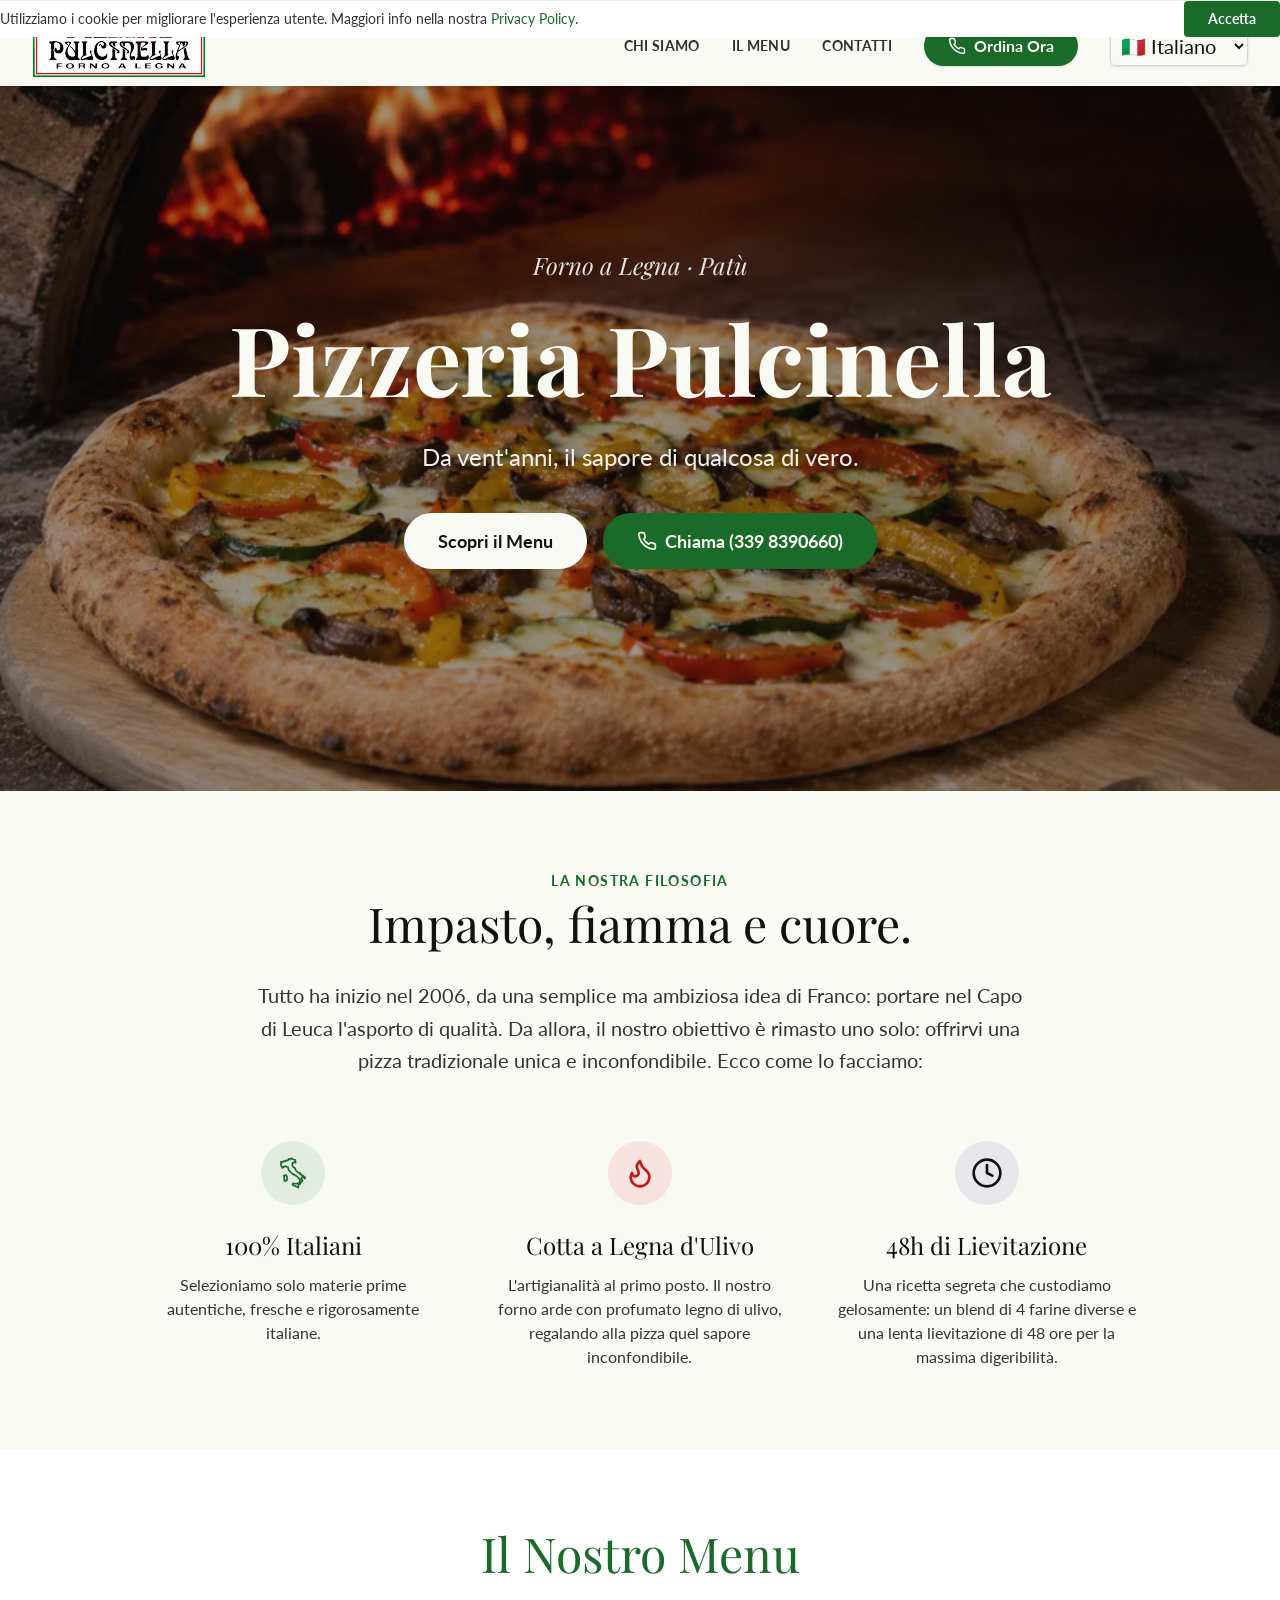
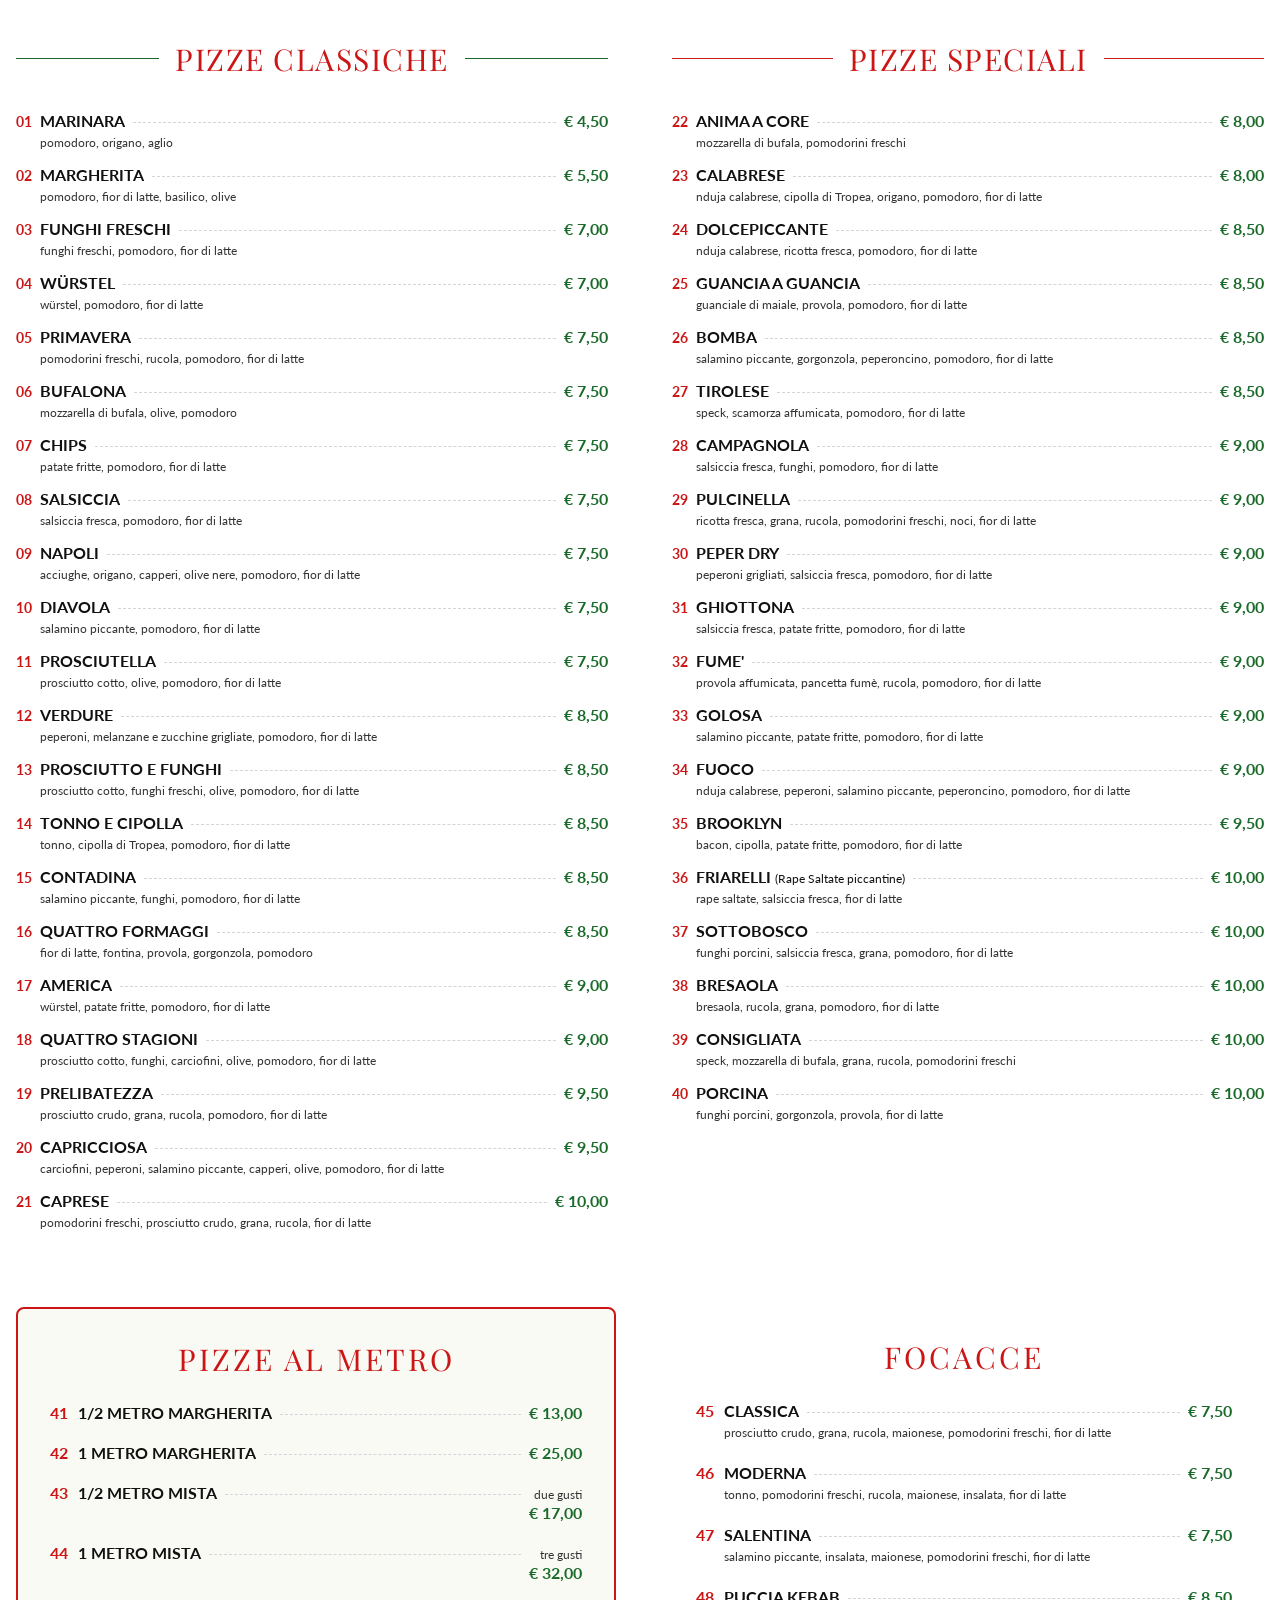
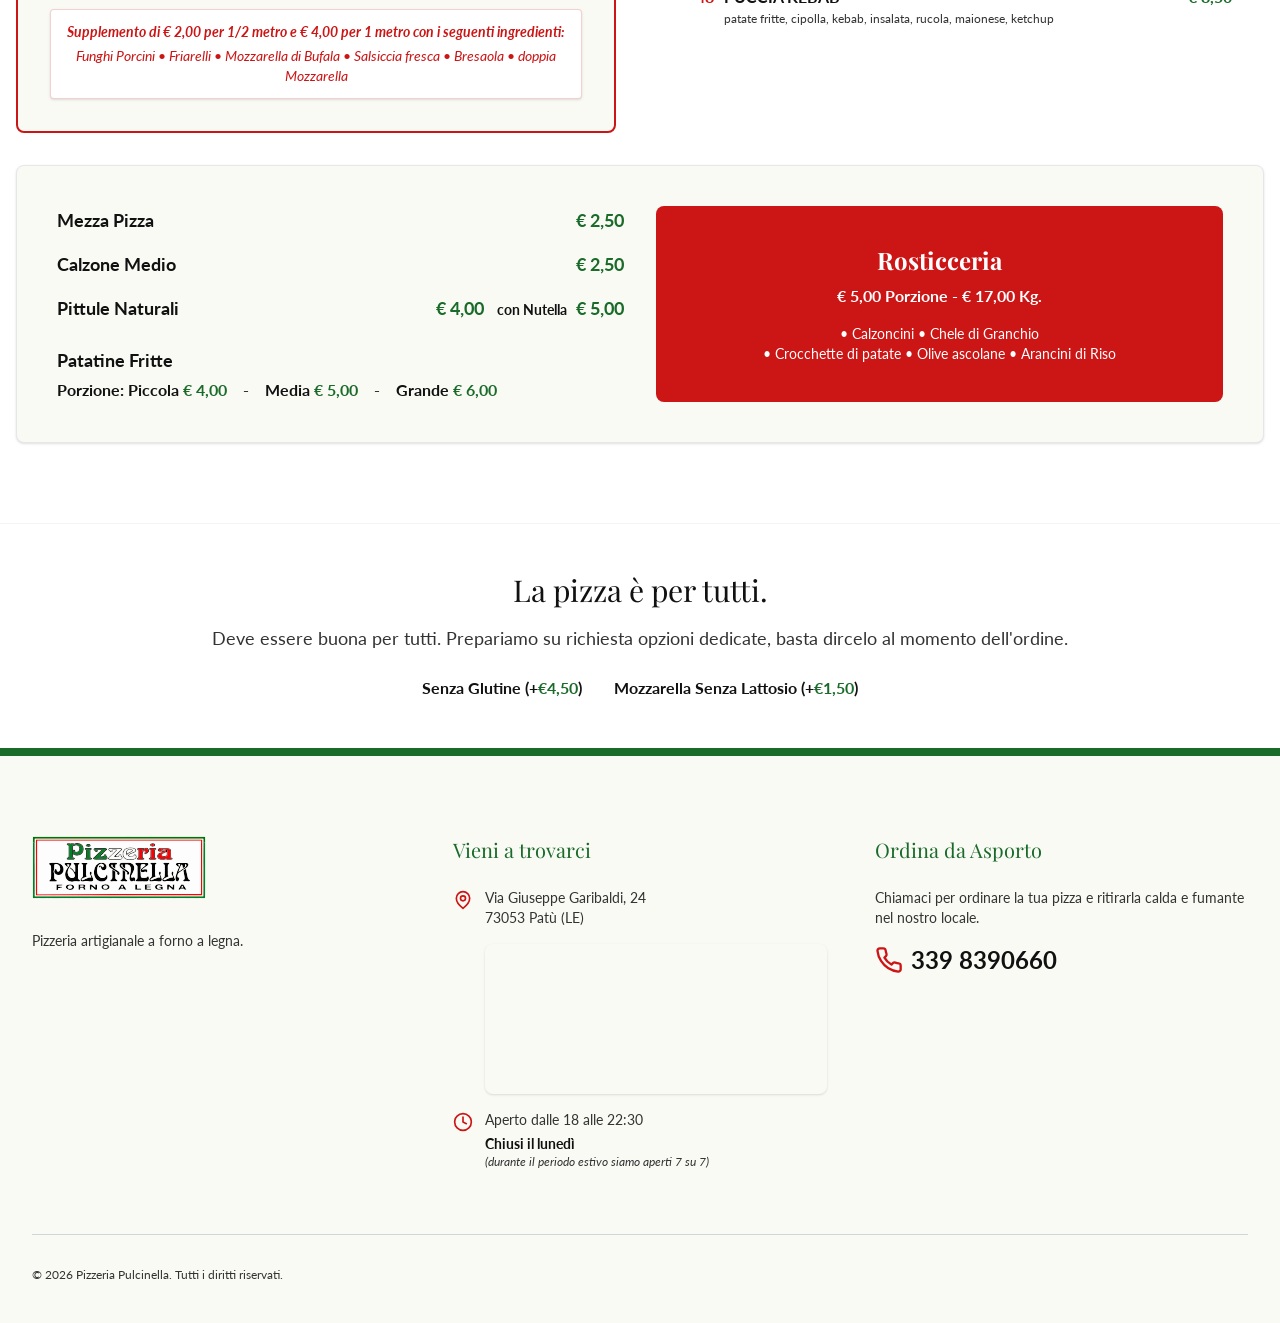
==== index.html @ a4a94747 "Add files via upload" ====
<!DOCTYPE html>
<html lang="it" class="scroll-smooth">
<head>
    <meta charset="UTF-8">
    <meta name="viewport" content="width=device-width, initial-scale=1.0">
    <title>Pizzeria Pulcinella | Forno a Legna a Patù (LE)</title>
    <meta name="description" content="Pizzeria artigianale a forno a legno nel Salento. Ingredienti 100% italiani, pizze classiche, speciali e al metro.">
    
    <!-- Google Fonts -->
    <link rel="preconnect" href="https://fonts.googleapis.com">
    <link rel="preconnect" href="https://fonts.gstatic.com" crossorigin>
    <link href="https://fonts.googleapis.com/css2?family=Lato:wght@400;700&family=Playfair+Display:ital,wght@0,600;0,700;1,600&display=swap" rel="stylesheet">
    
    <!-- Favicon -->
    <link rel="icon" href="favicon.svg" type="image/svg+xml">
    
    <!-- Local Tailwind CSS -->
    <link rel="stylesheet" href="output.css">
    
    <style>
        body {
            background-color: #FAFAF5;
            color: #333333;
        }
        /* Bordo Tricolore */
        .tricolore-border {
            height: 6px;
            width: 100%;
            background: linear-gradient(to right, #1A6B2A 33.33%, #FFFFFF 33.33%, #FFFFFF 66.66%, #CC1515 66.66%);
        }
        /* Scroll Reveal Animazioni */
        .reveal {
            opacity: 0;
            transform: translateY(30px);
            transition: all 0.8s ease-out;
        }
        .reveal.active {
            opacity: 1;
            transform: translateY(0);
        }
    </style>
</head>
<body class="font-body antialiased flex flex-col min-h-screen">

    <!-- Bordo Tricolore Top -->
    <div class="tricolore-border fixed top-0 left-0 z-50"></div>

    <!-- Navigation -->
    <nav class="bg-brand-light shadow-md fixed w-full top-[6px] z-40 transition-all">
        <div class="max-w-7xl mx-auto px-4 sm:px-6 lg:px-8">
            <div class="flex justify-between items-center h-20">
                <div class="flex-shrink-0 flex items-center">
                    <a href="#" class="block py-2">
                        <img src="logo.svg" alt="Logo Pizzeria Pulcinella" class="h-16 w-auto object-contain">
                    </a>
                </div>
                
                <div class="flex items-center gap-4 md:gap-8">
                    <!-- Nav Links -->
                    <div class="hidden md:flex space-x-8 items-center">
                        <a href="#chi-siamo" data-i18n="nav_about" class="text-brand-gray hover:text-brand-red transition-colors font-bold text-sm uppercase tracking-wide">Chi Siamo</a>
                        <a href="#menu" data-i18n="nav_menu" class="text-brand-gray hover:text-brand-red transition-colors font-bold text-sm uppercase tracking-wide">Il Menu</a>
                        <a href="#contatti" data-i18n="nav_contact" class="text-brand-gray hover:text-brand-red transition-colors font-bold text-sm uppercase tracking-wide">Contatti</a>
                        <a href="tel:+393398390660" class="bg-brand-green hover:bg-green-800 text-brand-light px-6 py-2 rounded-full font-bold transition-colors flex items-center gap-2 shadow-sm">
                            <svg xmlns="http://www.w3.org/2000/svg" width="18" height="18" viewBox="0 0 24 24" fill="none" stroke="currentColor" stroke-width="2" stroke-linecap="round" stroke-linejoin="round"><path d="M22 16.92v3a2 2 0 0 1-2.18 2 19.79 19.79 0 0 1-8.63-3.07 19.5 19.5 0 0 1-6-6 19.79 19.79 0 0 1-3.07-8.67A2 2 0 0 1 4.11 2h3a2 2 0 0 1 2 1.72 12.84 12.84 0 0 0 .7 2.81 2 2 0 0 1-.45 2.11L8.09 9.91a16 16 0 0 0 6 6l1.27-1.27a2 2 0 0 1 2.11-.45 12.84 12.84 0 0 0 2.81.7A2 2 0 0 1 22 16.92z"></path></svg>
                            <span data-i18n="nav_order">Ordina Ora</span>
                        </a>
                    </div>
                    
                    <!-- Language Switcher -->
                    <select id="lang-selector" onchange="switchLanguage(this.value)" aria-label="Seleziona la lingua" class="bg-transparent text-brand-black border border-gray-300 text-xl rounded-md focus:ring-brand-green focus:border-brand-green block p-1.5 cursor-pointer outline-none shadow-sm">
                        <option value="it">🇮🇹 Italiano</option>
                        <option value="en">🇬🇧 English</option>
                        <option value="fr">🇫🇷 Français</option>
                        <option value="de">🇩🇪 Deutsch</option>
                    </select>
                </div>
            </div>
        </div>
    </nav>

    <!-- Hero Section -->
    <header class="relative h-[85vh] mt-[26px] flex items-center justify-center text-center px-4 overflow-hidden bg-brand-black">
        <picture class="absolute inset-0 w-full h-full object-cover opacity-60 z-0 pointer-events-none">
            <source srcset="pizza-bg-mobile.webp" media="(max-width: 768px)" type="image/webp">
            <source srcset="pizza-bg-mobile.jpg" media="(max-width: 768px)" type="image/jpeg">
            <source srcset="pizza-bg.webp" type="image/webp">
            <img src="pizza-bg.png" alt="Pizza Sfondo" class="w-full h-full object-cover">
        </picture>
        <div class="max-w-4xl mx-auto text-brand-light relative z-10 reveal active">
            <h2 data-i18n="hero_sub" class="font-heading italic text-xl md:text-2xl mb-4 text-brand-light opacity-90">Forno a Legna · Patù</h2>
            <h1 class="font-heading font-bold text-5xl md:text-7xl lg:text-8xl mb-6 leading-tight">
                <span class="text-brand-light">Pizzeria Pulcinella</span>
            </h1>
            <p data-i18n="hero_desc" class="text-lg md:text-2xl mb-10 max-w-2xl mx-auto font-body opacity-95">
                Da vent'anni, il sapore di qualcosa di vero.
            </p>
            <div class="flex flex-col sm:flex-row gap-4 justify-center items-center">
                <a href="#menu" data-i18n="btn_menu" class="bg-brand-light text-brand-black hover:bg-gray-100 px-8 py-3 rounded-full font-bold text-lg transition-colors border-2 border-brand-light">
                    Scopri il Menu
                </a>
                <a href="tel:+393398390660" class="bg-brand-green text-brand-light hover:bg-green-800 px-8 py-3 rounded-full font-bold text-lg transition-colors border-2 border-brand-green flex items-center gap-2">
                    <svg xmlns="http://www.w3.org/2000/svg" width="20" height="20" viewBox="0 0 24 24" fill="none" stroke="currentColor" stroke-width="2" stroke-linecap="round" stroke-linejoin="round"><path d="M22 16.92v3a2 2 0 0 1-2.18 2 19.79 19.79 0 0 1-8.63-3.07 19.5 19.5 0 0 1-6-6 19.79 19.79 0 0 1-3.07-8.67A2 2 0 0 1 4.11 2h3a2 2 0 0 1 2 1.72 12.84 12.84 0 0 0 .7 2.81 2 2 0 0 1-.45 2.11L8.09 9.91a16 16 0 0 0 6 6l1.27-1.27a2 2 0 0 1 2.11-.45 12.84 12.84 0 0 0 2.81.7A2 2 0 0 1 22 16.92z"></path></svg>
                    <span data-i18n="btn_call">Chiama (339 8390660)</span>
                </a>
            </div>
        </div>
    </header>

    <!-- Chi Siamo / Valori -->
    <section id="chi-siamo" class="py-20 bg-brand-light">
        <div class="max-w-5xl mx-auto px-4 text-center">
            <span data-i18n="phil_label" class="text-brand-green font-bold tracking-widest uppercase text-sm mb-2 block">La nostra filosofia</span>
            <h2 data-i18n="phil_title" class="font-heading text-4xl md:text-5xl text-brand-black mb-8">Impasto, fiamma e cuore.</h2>
            <p data-i18n="phil_desc" class="text-xl text-brand-gray mb-16 leading-relaxed max-w-3xl mx-auto">
                Tutto ha inizio nel 2006, da una semplice ma ambiziosa idea di Franco: portare nel Capo di Leuca l'asporto di qualità. Da allora, il nostro obiettivo è rimasto uno solo: offrirvi una pizza tradizionale unica e inconfondibile. Ecco come lo facciamo: 
            </p>

            <div class="reveal grid grid-cols-1 md:grid-cols-3 gap-12 mt-12">
                <div class="flex flex-col items-center">
                    <div class="w-16 h-16 rounded-full bg-brand-green/10 flex items-center justify-center mb-6 text-brand-green">
                        <svg xmlns="http://www.w3.org/2000/svg" width="32" height="32" viewBox="0 0 24 24" fill="none" stroke="currentColor" stroke-width="1.25" stroke-linecap="round" stroke-linejoin="round">
    <path d="M 16.53 19.62 L 15.96 21.27 L 16.20 21.92 L 15.87 23.00 L 14.68 22.21 L 13.89 21.98 L 11.71 20.92 L 11.93 19.84 L 13.75 20.03 L 15.34 19.81 L 16.53 19.62 Z M 6.70 13.38 L 7.63 14.87 L 7.41 17.64 L 6.70 17.51 L 6.07 18.21 L 5.48 17.65 L 5.42 15.12 L 5.06 13.92 L 5.92 14.03 L 6.70 13.38 Z M 11.63 1.73 L 13.86 2.27 L 13.69 3.30 L 14.06 4.20 L 12.82 3.89 L 11.55 4.63 L 11.64 5.67 L 11.45 6.27 L 11.96 7.34 L 13.42 8.39 L 14.20 10.13 L 15.94 11.82 L 17.16 11.80 L 17.54 12.27 L 17.10 12.68 L 18.50 13.44 L 19.64 14.08 L 20.98 15.17 L 21.14 15.56 L 20.85 16.31 L 19.98 15.33 L 18.63 14.99 L 17.97 16.34 L 19.10 17.12 L 18.91 18.21 L 18.26 18.34 L 17.43 20.14 L 16.78 20.30 L 16.79 19.66 L 17.10 18.53 L 17.44 18.09 L 16.83 16.87 L 16.36 15.81 L 15.71 15.55 L 15.25 14.65 L 14.25 14.27 L 13.58 13.42 L 12.43 13.29 L 11.21 12.34 L 9.78 10.98 L 8.72 9.77 L 8.24 7.70 L 7.46 7.45 L 6.20 6.76 L 5.48 7.05 L 4.58 8.02 L 3.93 8.17 L 4.11 7.26 L 3.26 7.00 L 2.86 5.37 L 3.40 4.74 L 2.95 3.95 L 3.01 3.36 L 3.68 3.81 L 4.43 3.71 L 5.30 3.00 L 5.57 3.33 L 6.32 3.26 L 6.65 2.42 L 7.81 2.68 L 8.49 2.32 L 8.62 1.47 L 9.56 1.76 L 9.74 1.36 L 11.28 1.00 L 11.63 1.73 Z"></path>
</svg>
                    </div>
                    <h3 data-i18n="card1_title" class="font-heading text-2xl text-brand-black mb-3">100% Italiani</h3>
                    <p data-i18n="card1_desc" class="text-brand-gray text-base"> Selezioniamo solo materie prime autentiche, fresche e rigorosamente italiane.</p>
                </div>
                <div class="flex flex-col items-center">
                    <div class="w-16 h-16 rounded-full bg-brand-red/10 flex items-center justify-center mb-6 text-brand-red">
                        <svg xmlns="http://www.w3.org/2000/svg" width="32" height="32" viewBox="0 0 24 24" fill="none" stroke="currentColor" stroke-width="2" stroke-linecap="round" stroke-linejoin="round"><path d="M8.5 14.5A2.5 2.5 0 0 0 11 12c0-1.38-.5-2-1-3-1.072-2.143-.224-4.054 2-6 .5 2.5 2 4.9 4 6.5 2 1.6 3 3.5 3 5.5a7 7 0 1 1-14 0c0-1.153.433-2.294 1-3a2.5 2.5 0 0 0 2.5 2.5z"></path></svg>
                    </div>
                    <h3 data-i18n="card2_title" class="font-heading text-2xl text-brand-black mb-3">Cotta a Legna d'Ulivo</h3>
                    <p data-i18n="card2_desc" class="text-brand-gray text-base">L'artigianalità al primo posto. Il nostro forno arde con profumato legno di ulivo, regalando alla pizza quel sapore inconfondibile.</p>
                </div>
                <div class="flex flex-col items-center">
                    <div class="w-16 h-16 rounded-full bg-gray-200 flex items-center justify-center mb-6 text-brand-black">
                        <svg xmlns="http://www.w3.org/2000/svg" width="32" height="32" viewBox="0 0 24 24" fill="none" stroke="currentColor" stroke-width="2" stroke-linecap="round" stroke-linejoin="round"><circle cx="12" cy="12" r="10"></circle><polyline points="12 6 12 12 16 14"></polyline></svg>
                    </div>
                    <h3 data-i18n="card3_title" class="font-heading text-2xl text-brand-black mb-3">48h di Lievitazione</h3>
                    <p data-i18n="card3_desc" class="text-brand-gray text-base">Una ricetta segreta che custodiamo gelosamente: un blend di 4 farine diverse e una lenta lievitazione di 48 ore per la massima digeribilità.</p>
                </div>
            </div>
        </div>
    </section>

    <!-- Menu Highlights -->
    <section id="menu" class="py-20 bg-white">
        <div class="max-w-7xl mx-auto px-4">
            <div class="text-center mb-16">
                <h2 data-i18n="menu_title" class="font-heading text-4xl md:text-5xl text-brand-green mb-4">Il Nostro Menu</h2>
            </div>

            <!-- Griglia Principale: Classiche e Speciali -->
            <div class="grid grid-cols-1 lg:grid-cols-2 gap-12 lg:gap-16 mb-16">
                
                <!-- PIZZE CLASSICHE -->
                <div class="reveal">
                        <div class="flex items-center gap-4 mb-8">
                        <div class="h-px bg-brand-green flex-1"></div>
                        <h3 data-i18n="menu_classic" class="font-heading text-3xl text-brand-black uppercase tracking-wider text-brand-red">Pizze Classiche</h3>
                        <div class="h-px bg-brand-green flex-1"></div>
                    </div>
                    
                    <ul class="space-y-4">
                        <li class="mb-3">
                            <div class="flex justify-between items-baseline gap-2">
                                <div class="flex items-baseline gap-2"><span class="text-brand-red font-bold text-sm w-4">01</span><span class="font-bold text-brand-black">MARINARA</span></div>
                                <div class="flex-1 border-b border-dashed border-gray-300 relative -top-1"></div>
                                <span class="text-brand-green font-bold">€ 4,50</span>
                            </div>
                            <p data-i18n="p_01" class="text-xs text-brand-gray ml-6 mt-0.5">pomodoro, origano, aglio</p>
                        </li>
                        <li class="mb-3">
                            <div class="flex justify-between items-baseline gap-2">
                                <div class="flex items-baseline gap-2"><span class="text-brand-red font-bold text-sm w-4">02</span><span class="font-bold text-brand-black">MARGHERITA</span></div>
                                <div class="flex-1 border-b border-dashed border-gray-300 relative -top-1"></div>
                                <span class="text-brand-green font-bold">€ 5,50</span>
                            </div>
                            <p data-i18n="p_02" class="text-xs text-brand-gray ml-6 mt-0.5">pomodoro, fior di latte, basilico, olive</p>
                        </li>
                        <li class="mb-3">
                            <div class="flex justify-between items-baseline gap-2">
                                <div class="flex items-baseline gap-2"><span class="text-brand-red font-bold text-sm w-4">03</span><span class="font-bold text-brand-black">FUNGHI FRESCHI</span></div>
                                <div class="flex-1 border-b border-dashed border-gray-300 relative -top-1"></div>
                                <span class="text-brand-green font-bold">€ 7,00</span>
                            </div>
                            <p data-i18n="p_03" class="text-xs text-brand-gray ml-6 mt-0.5">funghi freschi, pomodoro, fior di latte</p>
                        </li>
                        <li class="mb-3">
                            <div class="flex justify-between items-baseline gap-2">
                                <div class="flex items-baseline gap-2"><span class="text-brand-red font-bold text-sm w-4">04</span><span class="font-bold text-brand-black">WÜRSTEL</span></div>
                                <div class="flex-1 border-b border-dashed border-gray-300 relative -top-1"></div>
                                <span class="text-brand-green font-bold">€ 7,00</span>
                            </div>
                            <p data-i18n="p_04" class="text-xs text-brand-gray ml-6 mt-0.5">würstel, pomodoro, fior di latte</p>
                        </li>
                        <li class="mb-3">
                            <div class="flex justify-between items-baseline gap-2">
                                <div class="flex items-baseline gap-2"><span class="text-brand-red font-bold text-sm w-4">05</span><span class="font-bold text-brand-black">PRIMAVERA</span></div>
                                <div class="flex-1 border-b border-dashed border-gray-300 relative -top-1"></div>
                                <span class="text-brand-green font-bold">€ 7,50</span>
                            </div>
                            <p data-i18n="p_05" class="text-xs text-brand-gray ml-6 mt-0.5">pomodorini freschi, rucola, pomodoro, fior di latte</p>
                        </li>
                        <li class="mb-3">
                            <div class="flex justify-between items-baseline gap-2">
                                <div class="flex items-baseline gap-2"><span class="text-brand-red font-bold text-sm w-4">06</span><span class="font-bold text-brand-black">BUFALONA</span></div>
                                <div class="flex-1 border-b border-dashed border-gray-300 relative -top-1"></div>
                                <span class="text-brand-green font-bold">€ 7,50</span>
                            </div>
                            <p data-i18n="p_06" class="text-xs text-brand-gray ml-6 mt-0.5">mozzarella di bufala, olive, pomodoro</p>
                        </li>
                        <li class="mb-3">
                            <div class="flex justify-between items-baseline gap-2">
                                <div class="flex items-baseline gap-2"><span class="text-brand-red font-bold text-sm w-4">07</span><span class="font-bold text-brand-black">CHIPS</span></div>
                                <div class="flex-1 border-b border-dashed border-gray-300 relative -top-1"></div>
                                <span class="text-brand-green font-bold">€ 7,50</span>
                            </div>
                            <p data-i18n="p_07" class="text-xs text-brand-gray ml-6 mt-0.5">patate fritte, pomodoro, fior di latte</p>
                        </li>
                        <li class="mb-3">
                            <div class="flex justify-between items-baseline gap-2">
                                <div class="flex items-baseline gap-2"><span class="text-brand-red font-bold text-sm w-4">08</span><span class="font-bold text-brand-black">SALSICCIA</span></div>
                                <div class="flex-1 border-b border-dashed border-gray-300 relative -top-1"></div>
                                <span class="text-brand-green font-bold">€ 7,50</span>
                            </div>
                            <p data-i18n="p_08" class="text-xs text-brand-gray ml-6 mt-0.5">salsiccia fresca, pomodoro, fior di latte</p>
                        </li>
                        <li class="mb-3">
                            <div class="flex justify-between items-baseline gap-2">
                                <div class="flex items-baseline gap-2"><span class="text-brand-red font-bold text-sm w-4">09</span><span class="font-bold text-brand-black">NAPOLI</span></div>
                                <div class="flex-1 border-b border-dashed border-gray-300 relative -top-1"></div>
                                <span class="text-brand-green font-bold">€ 7,50</span>
                            </div>
                            <p data-i18n="p_09" class="text-xs text-brand-gray ml-6 mt-0.5">acciughe, origano, capperi, olive nere, pomodoro, fior di latte</p>
                        </li>
                        <li class="mb-3">
                            <div class="flex justify-between items-baseline gap-2">
                                <div class="flex items-baseline gap-2"><span class="text-brand-red font-bold text-sm w-4">10</span><span class="font-bold text-brand-black">DIAVOLA</span></div>
                                <div class="flex-1 border-b border-dashed border-gray-300 relative -top-1"></div>
                                <span class="text-brand-green font-bold">€ 7,50</span>
                            </div>
                            <p data-i18n="p_10" class="text-xs text-brand-gray ml-6 mt-0.5">salamino piccante, pomodoro, fior di latte</p>
                        </li>
                        <li class="mb-3">
                            <div class="flex justify-between items-baseline gap-2">
                                <div class="flex items-baseline gap-2"><span class="text-brand-red font-bold text-sm w-4">11</span><span class="font-bold text-brand-black">PROSCIUTELLA</span></div>
                                <div class="flex-1 border-b border-dashed border-gray-300 relative -top-1"></div>
                                <span class="text-brand-green font-bold">€ 7,50</span>
                            </div>
                            <p data-i18n="p_11" class="text-xs text-brand-gray ml-6 mt-0.5">prosciutto cotto, olive, pomodoro, fior di latte</p>
                        </li>
                        <li class="mb-3">
                            <div class="flex justify-between items-baseline gap-2">
                                <div class="flex items-baseline gap-2"><span class="text-brand-red font-bold text-sm w-4">12</span><span class="font-bold text-brand-black">VERDURE</span></div>
                                <div class="flex-1 border-b border-dashed border-gray-300 relative -top-1"></div>
                                <span class="text-brand-green font-bold">€ 8,50</span>
                            </div>
                            <p data-i18n="p_12" class="text-xs text-brand-gray ml-6 mt-0.5">peperoni, melanzane e zucchine grigliate, pomodoro, fior di latte</p>
                        </li>
                        <li class="mb-3">
                            <div class="flex justify-between items-baseline gap-2">
                                <div class="flex items-baseline gap-2"><span class="text-brand-red font-bold text-sm w-4">13</span><span class="font-bold text-brand-black">PROSCIUTTO E FUNGHI</span></div>
                                <div class="flex-1 border-b border-dashed border-gray-300 relative -top-1"></div>
                                <span class="text-brand-green font-bold">€ 8,50</span>
                            </div>
                            <p data-i18n="p_13" class="text-xs text-brand-gray ml-6 mt-0.5">prosciutto cotto, funghi freschi, olive, pomodoro, fior di latte</p>
                        </li>
                        <li class="mb-3">
                            <div class="flex justify-between items-baseline gap-2">
                                <div class="flex items-baseline gap-2"><span class="text-brand-red font-bold text-sm w-4">14</span><span class="font-bold text-brand-black">TONNO E CIPOLLA</span></div>
                                <div class="flex-1 border-b border-dashed border-gray-300 relative -top-1"></div>
                                <span class="text-brand-green font-bold">€ 8,50</span>
                            </div>
                            <p data-i18n="p_14" class="text-xs text-brand-gray ml-6 mt-0.5">tonno, cipolla di Tropea, pomodoro, fior di latte</p>
                        </li>
                        <li class="mb-3">
                            <div class="flex justify-between items-baseline gap-2">
                                <div class="flex items-baseline gap-2"><span class="text-brand-red font-bold text-sm w-4">15</span><span class="font-bold text-brand-black">CONTADINA</span></div>
                                <div class="flex-1 border-b border-dashed border-gray-300 relative -top-1"></div>
                                <span class="text-brand-green font-bold">€ 8,50</span>
                            </div>
                            <p data-i18n="p_15" class="text-xs text-brand-gray ml-6 mt-0.5">salamino piccante, funghi, pomodoro, fior di latte</p>
                        </li>
                        <li class="mb-3">
                            <div class="flex justify-between items-baseline gap-2">
                                <div class="flex items-baseline gap-2"><span class="text-brand-red font-bold text-sm w-4">16</span><span class="font-bold text-brand-black">QUATTRO FORMAGGI</span></div>
                                <div class="flex-1 border-b border-dashed border-gray-300 relative -top-1"></div>
                                <span class="text-brand-green font-bold">€ 8,50</span>
                            </div>
                            <p data-i18n="p_16" class="text-xs text-brand-gray ml-6 mt-0.5">fior di latte, fontina, provola, gorgonzola, pomodoro</p>
                        </li>
                        <li class="mb-3">
                            <div class="flex justify-between items-baseline gap-2">
                                <div class="flex items-baseline gap-2"><span class="text-brand-red font-bold text-sm w-4">17</span><span class="font-bold text-brand-black">AMERICA</span></div>
                                <div class="flex-1 border-b border-dashed border-gray-300 relative -top-1"></div>
                                <span class="text-brand-green font-bold">€ 9,00</span>
                            </div>
                            <p data-i18n="p_17" class="text-xs text-brand-gray ml-6 mt-0.5">würstel, patate fritte, pomodoro, fior di latte</p>
                        </li>
                        <li class="mb-3">
                            <div class="flex justify-between items-baseline gap-2">
                                <div class="flex items-baseline gap-2"><span class="text-brand-red font-bold text-sm w-4">18</span><span class="font-bold text-brand-black">QUATTRO STAGIONI</span></div>
                                <div class="flex-1 border-b border-dashed border-gray-300 relative -top-1"></div>
                                <span class="text-brand-green font-bold">€ 9,00</span>
                            </div>
                            <p data-i18n="p_18" class="text-xs text-brand-gray ml-6 mt-0.5">prosciutto cotto, funghi, carciofini, olive, pomodoro, fior di latte</p>
                        </li>
                        <li class="mb-3">
                            <div class="flex justify-between items-baseline gap-2">
                                <div class="flex items-baseline gap-2"><span class="text-brand-red font-bold text-sm w-4">19</span><span class="font-bold text-brand-black">PRELIBATEZZA</span></div>
                                <div class="flex-1 border-b border-dashed border-gray-300 relative -top-1"></div>
                                <span class="text-brand-green font-bold">€ 9,50</span>
                            </div>
                            <p data-i18n="p_19" class="text-xs text-brand-gray ml-6 mt-0.5">prosciutto crudo, grana, rucola, pomodoro, fior di latte</p>
                        </li>
                        <li class="mb-3">
                            <div class="flex justify-between items-baseline gap-2">
                                <div class="flex items-baseline gap-2"><span class="text-brand-red font-bold text-sm w-4">20</span><span class="font-bold text-brand-black">CAPRICCIOSA</span></div>
                                <div class="flex-1 border-b border-dashed border-gray-300 relative -top-1"></div>
                                <span class="text-brand-green font-bold">€ 9,50</span>
                            </div>
                            <p data-i18n="p_20" class="text-xs text-brand-gray ml-6 mt-0.5">carciofini, peperoni, salamino piccante, capperi, olive, pomodoro, fior di latte</p>
                        </li>
                        <li class="mb-3">
                            <div class="flex justify-between items-baseline gap-2">
                                <div class="flex items-baseline gap-2"><span class="text-brand-red font-bold text-sm w-4">21</span><span class="font-bold text-brand-black">CAPRESE</span></div>
                                <div class="flex-1 border-b border-dashed border-gray-300 relative -top-1"></div>
                                <span class="text-brand-green font-bold">€ 10,00</span>
                            </div>
                            <p data-i18n="p_21" class="text-xs text-brand-gray ml-6 mt-0.5">pomodorini freschi, prosciutto crudo, grana, rucola, fior di latte</p>
                        </li>
                    </ul>
                </div>

                <!-- PIZZE SPECIALI -->
                <div class="reveal">
                        <div class="flex items-center gap-4 mb-8">
                        <div class="h-px bg-brand-red flex-1"></div>
                        <h3 data-i18n="menu_special" class="font-heading text-3xl text-brand-black uppercase tracking-wider text-brand-red">Pizze Speciali</h3>
                        <div class="h-px bg-brand-red flex-1"></div>
                    </div>

                    <ul class="space-y-4">
                        <li class="mb-3">
                            <div class="flex justify-between items-baseline gap-2">
                                <div class="flex items-baseline gap-2"><span class="text-brand-red font-bold text-sm w-4">22</span><span class="font-bold text-brand-black">ANIMA A CORE</span></div>
                                <div class="flex-1 border-b border-dashed border-gray-300 relative -top-1"></div>
                                <span class="text-brand-green font-bold">€ 8,00</span>
                            </div>
                            <p data-i18n="p_22" class="text-xs text-brand-gray ml-6 mt-0.5">mozzarella di bufala, pomodorini freschi</p>
                        </li>
                        <li class="mb-3">
                            <div class="flex justify-between items-baseline gap-2">
                                <div class="flex items-baseline gap-2"><span class="text-brand-red font-bold text-sm w-4">23</span><span class="font-bold text-brand-black">CALABRESE</span></div>
                                <div class="flex-1 border-b border-dashed border-gray-300 relative -top-1"></div>
                                <span class="text-brand-green font-bold">€ 8,00</span>
                            </div>
                            <p data-i18n="p_23" class="text-xs text-brand-gray ml-6 mt-0.5">nduja calabrese, cipolla di Tropea, origano, pomodoro, fior di latte</p>
                        </li>
                        <li class="mb-3">
                            <div class="flex justify-between items-baseline gap-2">
                                <div class="flex items-baseline gap-2"><span class="text-brand-red font-bold text-sm w-4">24</span><span class="font-bold text-brand-black">DOLCEPICCANTE</span></div>
                                <div class="flex-1 border-b border-dashed border-gray-300 relative -top-1"></div>
                                <span class="text-brand-green font-bold">€ 8,50</span>
                            </div>
                            <p data-i18n="p_24" class="text-xs text-brand-gray ml-6 mt-0.5">nduja calabrese, ricotta fresca, pomodoro, fior di latte</p>
                        </li>
                        <li class="mb-3">
                            <div class="flex justify-between items-baseline gap-2">
                                <div class="flex items-baseline gap-2"><span class="text-brand-red font-bold text-sm w-4">25</span><span class="font-bold text-brand-black">GUANCIA A GUANCIA</span></div>
                                <div class="flex-1 border-b border-dashed border-gray-300 relative -top-1"></div>
                                <span class="text-brand-green font-bold">€ 8,50</span>
                            </div>
                            <p data-i18n="p_25" class="text-xs text-brand-gray ml-6 mt-0.5">guanciale di maiale, provola, pomodoro, fior di latte</p>
                        </li>
                        <li class="mb-3">
                            <div class="flex justify-between items-baseline gap-2">
                                <div class="flex items-baseline gap-2"><span class="text-brand-red font-bold text-sm w-4">26</span><span class="font-bold text-brand-black">BOMBA</span></div>
                                <div class="flex-1 border-b border-dashed border-gray-300 relative -top-1"></div>
                                <span class="text-brand-green font-bold">€ 8,50</span>
                            </div>
                            <p data-i18n="p_26" class="text-xs text-brand-gray ml-6 mt-0.5">salamino piccante, gorgonzola, peperoncino, pomodoro, fior di latte</p>
                        </li>
                        <li class="mb-3">
                            <div class="flex justify-between items-baseline gap-2">
                                <div class="flex items-baseline gap-2"><span class="text-brand-red font-bold text-sm w-4">27</span><span class="font-bold text-brand-black">TIROLESE</span></div>
                                <div class="flex-1 border-b border-dashed border-gray-300 relative -top-1"></div>
                                <span class="text-brand-green font-bold">€ 8,50</span>
                            </div>
                            <p data-i18n="p_27" class="text-xs text-brand-gray ml-6 mt-0.5">speck, scamorza affumicata, pomodoro, fior di latte</p>
                        </li>
                        <li class="mb-3">
                            <div class="flex justify-between items-baseline gap-2">
                                <div class="flex items-baseline gap-2"><span class="text-brand-red font-bold text-sm w-4">28</span><span class="font-bold text-brand-black">CAMPAGNOLA</span></div>
                                <div class="flex-1 border-b border-dashed border-gray-300 relative -top-1"></div>
                                <span class="text-brand-green font-bold">€ 9,00</span>
                            </div>
                            <p data-i18n="p_28" class="text-xs text-brand-gray ml-6 mt-0.5">salsiccia fresca, funghi, pomodoro, fior di latte</p>
                        </li>
                        <li class="mb-3">
                            <div class="flex justify-between items-baseline gap-2">
                                <div class="flex items-baseline gap-2"><span class="text-brand-red font-bold text-sm w-4">29</span><span class="font-bold text-brand-black">PULCINELLA</span></div>
                                <div class="flex-1 border-b border-dashed border-gray-300 relative -top-1"></div>
                                <span class="text-brand-green font-bold">€ 9,00</span>
                            </div>
                            <p data-i18n="p_29" class="text-xs text-brand-gray ml-6 mt-0.5">ricotta fresca, grana, rucola, pomodorini freschi, noci, fior di latte</p>
                        </li>
                        <li class="mb-3">
                            <div class="flex justify-between items-baseline gap-2">
                                <div class="flex items-baseline gap-2"><span class="text-brand-red font-bold text-sm w-4">30</span><span class="font-bold text-brand-black">PEPER DRY</span></div>
                                <div class="flex-1 border-b border-dashed border-gray-300 relative -top-1"></div>
                                <span class="text-brand-green font-bold">€ 9,00</span>
                            </div>
                            <p data-i18n="p_30" class="text-xs text-brand-gray ml-6 mt-0.5">peperoni grigliati, salsiccia fresca, pomodoro, fior di latte</p>
                        </li>
                        <li class="mb-3">
                            <div class="flex justify-between items-baseline gap-2">
                                <div class="flex items-baseline gap-2"><span class="text-brand-red font-bold text-sm w-4">31</span><span class="font-bold text-brand-black">GHIOTTONA</span></div>
                                <div class="flex-1 border-b border-dashed border-gray-300 relative -top-1"></div>
                                <span class="text-brand-green font-bold">€ 9,00</span>
                            </div>
                            <p data-i18n="p_31" class="text-xs text-brand-gray ml-6 mt-0.5">salsiccia fresca, patate fritte, pomodoro, fior di latte</p>
                        </li>
                        <li class="mb-3">
                            <div class="flex justify-between items-baseline gap-2">
                                <div class="flex items-baseline gap-2"><span class="text-brand-red font-bold text-sm w-4">32</span><span class="font-bold text-brand-black">FUME'</span></div>
                                <div class="flex-1 border-b border-dashed border-gray-300 relative -top-1"></div>
                                <span class="text-brand-green font-bold">€ 9,00</span>
                            </div>
                            <p data-i18n="p_32" class="text-xs text-brand-gray ml-6 mt-0.5">provola affumicata, pancetta fumè, rucola, pomodoro, fior di latte</p>
                        </li>
                        <li class="mb-3">
                            <div class="flex justify-between items-baseline gap-2">
                                <div class="flex items-baseline gap-2"><span class="text-brand-red font-bold text-sm w-4">33</span><span class="font-bold text-brand-black">GOLOSA</span></div>
                                <div class="flex-1 border-b border-dashed border-gray-300 relative -top-1"></div>
                                <span class="text-brand-green font-bold">€ 9,00</span>
                            </div>
                            <p data-i18n="p_33" class="text-xs text-brand-gray ml-6 mt-0.5">salamino piccante, patate fritte, pomodoro, fior di latte</p>
                        </li>
                        <li class="mb-3">
                            <div class="flex justify-between items-baseline gap-2">
                                <div class="flex items-baseline gap-2"><span class="text-brand-red font-bold text-sm w-4">34</span><span class="font-bold text-brand-black">FUOCO</span></div>
                                <div class="flex-1 border-b border-dashed border-gray-300 relative -top-1"></div>
                                <span class="text-brand-green font-bold">€ 9,00</span>
                            </div>
                            <p data-i18n="p_34" class="text-xs text-brand-gray ml-6 mt-0.5">nduja calabrese, peperoni, salamino piccante, peperoncino, pomodoro, fior di latte</p>
                        </li>
                        <li class="mb-3">
                            <div class="flex justify-between items-baseline gap-2">
                                <div class="flex items-baseline gap-2"><span class="text-brand-red font-bold text-sm w-4">35</span><span class="font-bold text-brand-black">BROOKLYN</span></div>
                                <div class="flex-1 border-b border-dashed border-gray-300 relative -top-1"></div>
                                <span class="text-brand-green font-bold">€ 9,50</span>
                            </div>
                            <p data-i18n="p_35" class="text-xs text-brand-gray ml-6 mt-0.5">bacon, cipolla, patate fritte, pomodoro, fior di latte</p>
                        </li>
                        <li class="mb-3">
                            <div class="flex justify-between items-baseline gap-2">
                                <div class="flex items-baseline gap-2"><span class="text-brand-red font-bold text-sm w-4">36</span><span class="font-bold text-brand-black">FRIARELLI <span data-i18n="p_36_note" class="font-normal text-xs">(Rape Saltate piccantine)</span></span></div>
                                <div class="flex-1 border-b border-dashed border-gray-300 relative -top-1"></div>
                                <span class="text-brand-green font-bold">€ 10,00</span>
                            </div>
                            <p data-i18n="p_36" class="text-xs text-brand-gray ml-6 mt-0.5">rape saltate, salsiccia fresca, fior di latte</p>
                        </li>
                        <li class="mb-3">
                            <div class="flex justify-between items-baseline gap-2">
                                <div class="flex items-baseline gap-2"><span class="text-brand-red font-bold text-sm w-4">37</span><span class="font-bold text-brand-black">SOTTOBOSCO</span></div>
                                <div class="flex-1 border-b border-dashed border-gray-300 relative -top-1"></div>
                                <span class="text-brand-green font-bold">€ 10,00</span>
                            </div>
                            <p data-i18n="p_37" class="text-xs text-brand-gray ml-6 mt-0.5">funghi porcini, salsiccia fresca, grana, pomodoro, fior di latte</p>
                        </li>
                        <li class="mb-3">
                            <div class="flex justify-between items-baseline gap-2">
                                <div class="flex items-baseline gap-2"><span class="text-brand-red font-bold text-sm w-4">38</span><span class="font-bold text-brand-black">BRESAOLA</span></div>
                                <div class="flex-1 border-b border-dashed border-gray-300 relative -top-1"></div>
                                <span class="text-brand-green font-bold">€ 10,00</span>
                            </div>
                            <p data-i18n="p_38" class="text-xs text-brand-gray ml-6 mt-0.5">bresaola, rucola, grana, pomodoro, fior di latte</p>
                        </li>
                        <li class="mb-3">
                            <div class="flex justify-between items-baseline gap-2">
                                <div class="flex items-baseline gap-2"><span class="text-brand-red font-bold text-sm w-4">39</span><span class="font-bold text-brand-black">CONSIGLIATA</span></div>
                                <div class="flex-1 border-b border-dashed border-gray-300 relative -top-1"></div>
                                <span class="text-brand-green font-bold">€ 10,00</span>
                            </div>
                            <p data-i18n="p_39" class="text-xs text-brand-gray ml-6 mt-0.5">speck, mozzarella di bufala, grana, rucola, pomodorini freschi</p>
                        </li>
                        <li class="mb-3">
                            <div class="flex justify-between items-baseline gap-2">
                                <div class="flex items-baseline gap-2"><span class="text-brand-red font-bold text-sm w-4">40</span><span class="font-bold text-brand-black">PORCINA</span></div>
                                <div class="flex-1 border-b border-dashed border-gray-300 relative -top-1"></div>
                                <span class="text-brand-green font-bold">€ 10,00</span>
                            </div>
                            <p data-i18n="p_40" class="text-xs text-brand-gray ml-6 mt-0.5">funghi porcini, gorgonzola, provola, fior di latte</p>
                        </li>
                    </ul>
                </div>
            </div>

            <!-- Sezione Al Metro e Focacce (Grid) -->
            <div class="grid grid-cols-1 md:grid-cols-2 gap-8 lg:gap-12 mb-8">
                
                <!-- Pizze al Metro -->
                <div class="reveal border-2 border-brand-red p-8 rounded-lg relative overflow-hidden bg-brand-light">
                    <h3 data-i18n="menu_metro" class="font-heading text-3xl text-brand-red mb-6 text-center uppercase tracking-widest">Pizze al Metro</h3>
                    <ul class="space-y-4 mb-6">
                        <li class="flex justify-between items-baseline gap-2">
                            <div class="flex items-baseline gap-2"><span class="text-brand-red font-bold w-5">41</span><span data-i18n="metro_m_half" class="font-bold text-brand-black uppercase">1/2 Metro Margherita</span></div>
                            <div class="flex-1 border-b border-dashed border-gray-300 relative -top-1"></div>
                            <span class="text-brand-green font-bold">€ 13,00</span>
                        </li>
                        <li class="flex justify-between items-baseline gap-2">
                            <div class="flex items-baseline gap-2"><span class="text-brand-red font-bold w-5">42</span><span data-i18n="metro_m_full" class="font-bold text-brand-black uppercase">1 Metro Margherita</span></div>
                            <div class="flex-1 border-b border-dashed border-gray-300 relative -top-1"></div>
                            <span class="text-brand-green font-bold">€ 25,00</span>
                        </li>
                        <li class="flex justify-between items-baseline gap-2">
                            <div class="flex items-baseline gap-2"><span class="text-brand-red font-bold w-5">43</span><span data-i18n="metro_mix_half" class="font-bold text-brand-black uppercase">1/2 Metro Mista</span></div>
                            <div class="flex-1 border-b border-dashed border-gray-300 relative -top-1"></div>
                            <div class="text-right">
                                <span data-i18n="metro_2_flavors" class="text-xs text-brand-gray block leading-none">due gusti</span>
                                <span class="text-brand-green font-bold">€ 17,00</span>
                            </div>
                        </li>
                        <li class="flex justify-between items-baseline gap-2">
                            <div class="flex items-baseline gap-2"><span class="text-brand-red font-bold w-5">44</span><span data-i18n="metro_mix_full" class="font-bold text-brand-black uppercase">1 Metro Mista</span></div>
                            <div class="flex-1 border-b border-dashed border-gray-300 relative -top-1"></div>
                            <div class="text-right">
                                <span data-i18n="metro_3_flavors" class="text-xs text-brand-gray block leading-none">tre gusti</span>
                                <span class="text-brand-green font-bold">€ 32,00</span>
                            </div>
                        </li>
                    </ul>
                    <div class="text-sm text-brand-red text-center italic bg-white p-3 rounded shadow-sm border border-brand-red/20">
                        <span data-i18n="metro_supp" class="font-bold block mb-1">Supplemento di € 2,00 per 1/2 metro e € 4,00 per 1 metro con i seguenti ingredienti:</span>
                        <span data-i18n="metro_supp_ing">Funghi Porcini • Friarelli • Mozzarella di Bufala • Salsiccia fresca • Bresaola • doppia Mozzarella</span>
                    </div>
                </div>

                <!-- Focacce -->
                <div class="reveal p-8">
                    <h3 data-i18n="focacce_title" class="font-heading text-3xl text-brand-red mb-6 text-center uppercase tracking-widest">Focacce</h3>
                    <ul class="space-y-5">
                        <li>
                            <div class="flex justify-between items-baseline gap-2">
                                <div class="flex items-baseline gap-2"><span class="text-brand-red font-bold w-5">45</span><span data-i18n="focacce_1_name" class="font-bold text-brand-black uppercase">Classica</span></div>
                                <div class="flex-1 border-b border-dashed border-gray-300 relative -top-1"></div>
                                <span class="text-brand-green font-bold">€ 7,50</span>
                            </div>
                            <p data-i18n="focacce_1_desc" class="text-xs text-brand-gray ml-7 mt-0.5">prosciutto crudo, grana, rucola, maionese, pomodorini freschi, fior di latte</p>
                        </li>
                        <li>
                            <div class="flex justify-between items-baseline gap-2">
                                <div class="flex items-baseline gap-2"><span class="text-brand-red font-bold w-5">46</span><span data-i18n="focacce_2_name" class="font-bold text-brand-black uppercase">Moderna</span></div>
                                <div class="flex-1 border-b border-dashed border-gray-300 relative -top-1"></div>
                                <span class="text-brand-green font-bold">€ 7,50</span>
                            </div>
                            <p data-i18n="focacce_2_desc" class="text-xs text-brand-gray ml-7 mt-0.5">tonno, pomodorini freschi, rucola, maionese, insalata, fior di latte</p>
                        </li>
                        <li>
                            <div class="flex justify-between items-baseline gap-2">
                                <div class="flex items-baseline gap-2"><span class="text-brand-red font-bold w-5">47</span><span data-i18n="focacce_3_name" class="font-bold text-brand-black uppercase">Salentina</span></div>
                                <div class="flex-1 border-b border-dashed border-gray-300 relative -top-1"></div>
                                <span class="text-brand-green font-bold">€ 7,50</span>
                            </div>
                            <p data-i18n="focacce_3_desc" class="text-xs text-brand-gray ml-7 mt-0.5">salamino piccante, insalata, maionese, pomodorini freschi, fior di latte</p>
                        </li>
                        <li>
                            <div class="flex justify-between items-baseline gap-2">
                                <div class="flex items-baseline gap-2"><span class="text-brand-red font-bold w-5">48</span><span data-i18n="focacce_4_name" class="font-bold text-brand-black uppercase">Puccia Kebab</span></div>
                                <div class="flex-1 border-b border-dashed border-gray-300 relative -top-1"></div>
                                <span class="text-brand-green font-bold">€ 8,50</span>
                            </div>
                            <p data-i18n="focacce_4_desc" class="text-xs text-brand-gray ml-7 mt-0.5">patate fritte, cipolla, kebab, insalata, rucola, maionese, ketchup</p>
                        </li>
                    </ul>
                </div>
            </div>

            <!-- Extra, Sfizi e Rosticceria -->
            <div class="bg-brand-light border border-gray-200 rounded-lg p-6 lg:p-10 shadow-sm mt-8">
                <div class="grid grid-cols-1 md:grid-cols-2 gap-8 items-center">
                    
                    <div class="space-y-4">
                        <div class="flex justify-between items-center text-lg">
                            <span data-i18n="extra_half" class="font-bold text-brand-black">Mezza Pizza</span>
                            <span class="font-bold text-brand-green">€ 2,50</span>
                        </div>
                        <div class="flex justify-between items-center text-lg">
                            <span data-i18n="extra_calzone" class="font-bold text-brand-black">Calzone Medio</span>
                            <span class="font-bold text-brand-green">€ 2,50</span>
                        </div>
                        <div class="flex flex-wrap justify-between items-center text-lg">
                            <span data-i18n="extra_pittule" class="font-bold text-brand-black mr-2">Pittule Naturali</span>
                            <div>
                                <span class="font-bold text-brand-green mr-2">€ 4,00</span>
                                <span data-i18n="extra_nutella" class="text-sm font-bold text-brand-black">con Nutella</span>
                                <span class="font-bold text-brand-green ml-1">€ 5,00</span>
                            </div>
                        </div>
                        <div class="pt-2">
                            <span data-i18n="extra_fries" class="font-bold text-brand-black block mb-1 text-center md:text-left text-lg">Patatine Fritte</span>
                            <div class="flex flex-wrap gap-4 font-bold justify-center md:justify-start">
                                <span><span data-i18n="fries_small" class="text-brand-black">Porzione: Piccola</span> <span class="text-brand-green">€ 4,00</span></span>
                                <span class="hidden sm:inline text-brand-gray">-</span>
                                <span><span data-i18n="fries_med" class="text-brand-black">Media</span> <span class="text-brand-green">€ 5,00</span></span>
                                <span class="hidden sm:inline text-brand-gray">-</span>
                                <span><span data-i18n="fries_large" class="text-brand-black">Grande</span> <span class="text-brand-green">€ 6,00</span></span>
                            </div>
                        </div>
                    </div>

                    <div class="bg-brand-red text-white p-6 rounded-lg text-center h-full flex flex-col justify-center">
                        <h4 data-i18n="rosticceria_title" class="font-heading text-2xl font-bold mb-2">Rosticceria</h4>
                        <p data-i18n="rosticceria_price" class="font-bold mb-4">€ 5,00 Porzione - € 17,00 Kg.</p>
                        <p data-i18n="rosticceria_items" class="text-sm">
                            • Calzoncini • Chele di Granchio<br>
                            • Crocchette di patate • Olive ascolane • Arancini di Riso
                        </p>
                    </div>

                </div>
            </div>

        </div>
    </section>

    <!-- Sezione Inclusività -->
    <section class="py-12 bg-white text-brand-black text-center px-4 border-t border-gray-100">
        <div class="max-w-4xl mx-auto">
            <h3 data-i18n="incl_title" class="font-heading text-3xl mb-4">La pizza è per tutti.</h3>
            <p data-i18n="incl_desc" class="text-lg text-brand-gray mb-6">Deve essere buona per tutti. Prepariamo su richiesta opzioni dedicate, basta dircelo al momento dell'ordine.</p>
            <div class="flex flex-col sm:flex-row justify-center gap-8">
                <div class="flex items-center gap-2 justify-center">
                    <span class="font-bold"><span data-i18n="incl_gf">Senza Glutine</span> (+<span class="text-brand-green">€4,50</span>)</span>
                </div>
                <div class="flex items-center gap-2 justify-center">
                    <span class="font-bold"><span data-i18n="incl_lf">Mozzarella Senza Lattosio</span> (+<span class="text-brand-green">€1,50</span>)</span>
                </div>
            </div>
        </div>
    </section>

    <!-- Footer / Contatti -->
    <footer id="contatti" class="bg-brand-light text-brand-black pt-20 pb-10 border-t-8 border-brand-green">
        <div class="max-w-7xl mx-auto px-4 sm:px-6 lg:px-8">
            <div class="reveal grid grid-cols-1 md:grid-cols-3 gap-12 mb-16 text-center md:text-left">
                
                <!-- Info Brand -->
                <div>
                    <a href="#" class="inline-block mb-6">
                        <img src="logo.svg" alt="Logo Pizzeria Pulcinella" class="h-16 w-auto object-contain">
                    </a>
                    <p data-i18n="footer_desc" class="text-brand-gray mb-6 font-body text-sm leading-relaxed">
                        Pizzeria artigianale a forno a legna.
                    </p>
                </div>

                <!-- Indirizzo e Orari -->
                <div>
                    <h4 data-i18n="footer_find_us" class="font-heading text-xl mb-6 text-brand-green">Vieni a trovarci</h4>
                    <ul class="space-y-4 text-brand-gray text-sm">
                        <li class="flex items-start gap-3 justify-center md:justify-start">
                            <svg xmlns="http://www.w3.org/2000/svg" width="20" height="20" viewBox="0 0 24 24" fill="none" stroke="currentColor" stroke-width="2" stroke-linecap="round" stroke-linejoin="round" class="text-brand-red flex-shrink-0 mt-0.5"><path d="M20 10c0 6-8 12-8 12s-8-6-8-12a8 8 0 0 1 16 0Z"></path><circle cx="12" cy="10" r="3"></circle></svg>
                            <div class="text-left w-full">
                                <span>Via Giuseppe Garibaldi, 24<br>73053 Patù (LE)</span>
                                <div class="mt-4 w-full h-40 rounded-lg overflow-hidden shadow-sm">
                                    <iframe src="https://maps.google.com/maps?q=Via+Giuseppe+Garibaldi,+24,+73053+Pat%C3%B9+LE&t=&z=16&ie=UTF8&iwloc=&output=embed" width="100%" height="100%" style="border:0;" allowfullscreen="" loading="lazy" referrerpolicy="no-referrer-when-downgrade"></iframe>
                                </div>
                            </div>
                        </li>
                        <li class="flex items-start gap-3 justify-center md:justify-start mt-6">
                            <svg xmlns="http://www.w3.org/2000/svg" width="20" height="20" viewBox="0 0 24 24" fill="none" stroke="currentColor" stroke-width="2" stroke-linecap="round" stroke-linejoin="round" class="text-brand-red flex-shrink-0 mt-0.5"><circle cx="12" cy="12" r="10"></circle><polyline points="12 6 12 12 16 14"></polyline></svg>
                            <div class="text-left">
                                <span data-i18n="footer_open" class="block">Aperto dalle 18 alle 22:30</span>
                                <span data-i18n="footer_closed" class="block font-bold text-brand-black mt-1">Chiusi il lunedì</span>
                                <span data-i18n="footer_summer" class="block text-xs italic">(durante il periodo estivo siamo aperti 7 su 7)</span>
                            </div>
                        </li>
                    </ul>
                </div>

                <!-- Contatti -->
                <div>
                    <h4 data-i18n="footer_order" class="font-heading text-xl mb-6 text-brand-green">Ordina da Asporto</h4>
                    <p data-i18n="footer_order_desc" class="text-brand-gray text-sm mb-4">Chiamaci per ordinare la tua pizza e ritirarla calda e fumante nel nostro locale.</p>
                    <a href="tel:+393398390660" class="inline-flex items-center gap-2 text-2xl font-bold text-brand-black hover:text-brand-green transition-colors">
                        <svg xmlns="http://www.w3.org/2000/svg" width="28" height="28" viewBox="0 0 24 24" fill="none" stroke="currentColor" stroke-width="2" stroke-linecap="round" stroke-linejoin="round" class="text-brand-red"><path d="M22 16.92v3a2 2 0 0 1-2.18 2 19.79 19.79 0 0 1-8.63-3.07 19.5 19.5 0 0 1-6-6 19.79 19.79 0 0 1-3.07-8.67A2 2 0 0 1 4.11 2h3a2 2 0 0 1 2 1.72 12.84 12.84 0 0 0 .7 2.81 2 2 0 0 1-.45 2.11L8.09 9.91a16 16 0 0 0 6 6l1.27-1.27a2 2 0 0 1 2.11-.45 12.84 12.84 0 0 0 2.81.7A2 2 0 0 1 22 16.92z"></path></svg>
                        339 8390660
                    </a>
                </div>

            </div>
            
            <div class="border-t border-gray-300 pt-8 flex flex-col md:flex-row justify-between items-center text-xs text-brand-gray">
                <p>&copy; 2026 Pizzeria Pulcinella. <span data-i18n="footer_rights">Tutti i diritti riservati.</span></p>
                <div class="mt-4 md:mt-0 space-x-4">
                  
                </div>
            </div>
        </div>
    </footer>

    <!-- Translations & Switcher Logic -->
    <script>
        const translations = {
            it: {
                nav_about: "Chi Siamo",
                nav_menu: "Il Menu",
                nav_contact: "Contatti",
                nav_order: "Ordina Ora",
                hero_sub: "Forno a Legna · Patù",
                hero_desc: "Da vent'anni, il sapore di qualcosa di vero.",
                btn_menu: "Scopri il Menu",
                btn_call: "Chiama (339 8390660)",
                phil_label: "La nostra filosofia",
                phil_title: "Impasto, fiamma e cuore.",
                phil_desc: "Tutto ha inizio nel 2006, da una semplice ma ambiziosa idea di Franco: portare nel Capo di Leuca l'asporto di qualità. Da allora, il nostro obiettivo è rimasto uno solo: offrirvi una pizza tradizionale unica e inconfondibile. Ecco come lo facciamo:",
                card1_title: "100% Italiani",
                card1_desc: "Selezioniamo solo materie prime autentiche, fresche e rigorosamente italiane.",
                card2_title: "Cotta a Legna d'Ulivo",
                card2_desc: "L'artigianalità al primo posto. Il nostro forno arde con profumato legno di ulivo, regalando alla pizza quel sapore inconfondibile.",
                card3_title: "48h di Lievitazione",
                card3_desc: "Una ricetta segreta che custodiamo gelosamente: un blend di 4 farine diverse e una lenta lievitazione di 48 ore per la massima digeribilità.",
                menu_title: "Il Nostro Menu",
                menu_classic: "Pizze Classiche",
                menu_special: "Pizze Speciali",
                menu_metro: "Pizze al Metro",
                metro_m_half: "1/2 Metro Margherita",
                metro_m_full: "1 Metro Margherita",
                metro_mix_half: "1/2 Metro Mista",
                metro_mix_full: "1 Metro Mista",
                metro_2_flavors: "due gusti",
                metro_3_flavors: "tre gusti",
                metro_supp: "Supplemento di € 2,00 per 1/2 metro e € 4,00 per 1 metro con i seguenti ingredienti:",
                metro_supp_ing: "Funghi Porcini • Friarelli • Mozzarella di Bufala • Salsiccia fresca • Bresaola • doppia Mozzarella",
                focacce_title: "Focacce",
                focacce_1_name: "Classica",
                focacce_1_desc: "prosciutto crudo, grana, rucola, maionese, pomodorini freschi, fior di latte",
                focacce_2_name: "Moderna",
                focacce_2_desc: "tonno, pomodorini freschi, rucola, maionese, insalata, fior di latte",
                focacce_3_name: "Salentina",
                focacce_3_desc: "salamino piccante, insalata, maionese, pomodorini freschi, fior di latte",
                focacce_4_name: "Puccia Kebab",
                focacce_4_desc: "patate fritte, cipolla, kebab, insalata, rucola, maionese, ketchup",
                extra_half: "Mezza Pizza",
                extra_calzone: "Calzone Medio",
                extra_pittule: "Pittule Naturali",
                extra_nutella: "con Nutella",
                extra_fries: "Patatine Fritte",
                fries_small: "Porzione: Piccola",
                fries_med: "Media",
                fries_large: "Grande",
                rosticceria_title: "Rosticceria",
                rosticceria_price: "€ 5,00 Porzione - € 17,00 Kg.",
                rosticceria_items: "• Calzoncini • Chele di Granchio<br>• Crocchette di patate • Olive ascolane • Arancini di Riso",
                incl_title: "La pizza è per tutti.",
                incl_desc: "Deve essere buona per tutti. Prepariamo su richiesta opzioni dedicate, basta dircelo al momento dell'ordine.",
                incl_gf: "Senza Glutine",
                incl_lf: "Mozzarella Senza Lattosio",
                footer_desc: "Pizzeria artigianale a forno a legna.",
                footer_find_us: "Vieni a trovarci",
                footer_open: "Aperto dalle 18 alle 22:30",
                footer_closed: "Chiusi il lunedì",
                footer_summer: "(durante il periodo estivo siamo aperti 7 su 7)",
                footer_order: "Ordina da Asporto",
                footer_order_desc: "Chiamaci per ordinare la tua pizza e ritirarla calda e fumante nel nostro locale.",
                footer_rights: "Tutti i diritti riservati.",
                footer_ingredients: "Ingredienti italiani, punto.",
                p_01: "pomodoro, origano, aglio",
                p_02: "pomodoro, fior di latte, basilico, olive",
                p_03: "funghi freschi, pomodoro, fior di latte",
                p_04: "würstel, pomodoro, fior di latte",
                p_05: "pomodorini freschi, rucola, pomodoro, fior di latte",
                p_06: "mozzarella di bufala, olive, pomodoro",
                p_07: "patate fritte, pomodoro, fior di latte",
                p_08: "salsiccia fresca, pomodoro, fior di latte",
                p_09: "acciughe, origano, capperi, olive nere, pomodoro, fior di latte",
                p_10: "salamino piccante, pomodoro, fior di latte",
                p_11: "prosciutto cotto, olive, pomodoro, fior di latte",
                p_12: "peperoni, melanzane e zucchine grigliate, pomodoro, fior di latte",
                p_13: "prosciutto cotto, funghi freschi, olive, pomodoro, fior di latte",
                p_14: "tonno, cipolla di Tropea, pomodoro, fior di latte",
                p_15: "salamino piccante, funghi, pomodoro, fior di latte",
                p_16: "fior di latte, fontina, provola, gorgonzola, pomodoro",
                p_17: "würstel, patate fritte, pomodoro, fior di latte",
                p_18: "prosciutto cotto, funghi, carciofini, olive, pomodoro, fior di latte",
                p_19: "prosciutto crudo, grana, rucola, pomodoro, fior di latte",
                p_20: "carciofini, peperoni, salamino piccante, capperi, olive, pomodoro, fior di latte",
                p_21: "pomodorini freschi, prosciutto crudo, grana, rucola, fior di latte",
                p_22: "mozzarella di bufala, pomodorini freschi",
                p_23: "nduja calabrese, cipolla di Tropea, origano, pomodoro, fior di latte",
                p_24: "nduja calabrese, ricotta fresca, pomodoro, fior di latte",
                p_25: "guanciale di maiale, provola, pomodoro, fior di latte",
                p_26: "salamino piccante, gorgonzola, peperoncino, pomodoro, fior di latte",
                p_27: "speck, scamorza affumicata, pomodoro, fior di latte",
                p_28: "salsiccia fresca, funghi, pomodoro, fior di latte",
                p_29: "ricotta fresca, grana, rucola, pomodorini freschi, noci, fior di latte",
                p_30: "peperoni grigliati, salsiccia fresca, pomodoro, fior di latte",
                p_31: "salsiccia fresca, patate fritte, pomodoro, fior di latte",
                p_32: "provola affumicata, pancetta fumè, rucola, pomodoro, fior di latte",
                p_33: "salamino piccante, patate fritte, pomodoro, fior di latte",
                p_34: "nduja calabrese, peperoni, salamino piccante, peperoncino, pomodoro, fior di latte",
                p_35: "bacon, cipolla, patate fritte, pomodoro, fior di latte",
                p_36_note: "(Rape Saltate piccantine)",
                p_36: "rape saltate, salsiccia fresca, fior di latte",
                p_37: "funghi porcini, salsiccia fresca, grana, pomodoro, fior di latte",
                p_38: "bresaola, rucola, grana, pomodoro, fior di latte",
                p_39: "speck, mozzarella di bufala, grana, rucola, pomodorini freschi",
                p_40: "funghi porcini, gorgonzola, provola, fior di latte"
            },
            en: {
                nav_about: "About Us",
                nav_menu: "Menu",
                nav_contact: "Contact",
                nav_order: "Order Now",
                hero_sub: "Wood-Fired Oven · Patù",
                hero_desc: "For twenty years, the taste of something real.",
                btn_menu: "Discover the Menu",
                btn_call: "Call (339 8390660)",
                phil_label: "Our Philosophy",
                phil_title: "Dough, flame, and heart.",
                phil_desc: "It all started in 2006, from a simple yet ambitious idea by Franco: to bring quality takeout to Capo di Leuca. Since then, our goal has remained the same: to offer you a unique and unmistakable traditional pizza. Here is how we do it:",
                card1_title: "100% Italian",
                card1_desc: "We select only authentic, fresh, and strictly Italian raw materials.",
                card2_title: "Olive Wood Baked",
                card2_desc: "Craftsmanship first. Our oven burns with fragrant olive wood, giving the pizza an unmistakable flavor.",
                card3_title: "48h Leavening",
                card3_desc: "A secret recipe we jealously guard: a blend of 4 different flours and a slow 48-hour leavening for maximum digestibility.",
                menu_title: "Our Menu",
                menu_classic: "Classic Pizzas",
                menu_special: "Special Pizzas",
                menu_metro: "Pizza by the Meter",
                metro_m_half: "1/2 Meter Margherita",
                metro_m_full: "1 Meter Margherita",
                metro_mix_half: "1/2 Meter Mixed",
                metro_mix_full: "1 Meter Mixed",
                metro_2_flavors: "two flavors",
                metro_3_flavors: "three flavors",
                metro_supp: "Supplement of € 2,00 for 1/2 meter and € 4,00 for 1 meter with the following ingredients:",
                metro_supp_ing: "Porcini Mushrooms • Turnip greens • Buffalo Mozzarella • Fresh sausage • Bresaola • Double Mozzarella",
                focacce_title: "Focaccias",
                focacce_1_name: "Classic",
                focacce_1_desc: "parma ham, grana cheese, arugula, mayo, fresh cherry tomatoes, fior di latte",
                focacce_2_name: "Modern",
                focacce_2_desc: "tuna, fresh cherry tomatoes, arugula, mayo, lettuce, fior di latte",
                focacce_3_name: "Salentina",
                focacce_3_desc: "spicy salami, lettuce, mayo, fresh cherry tomatoes, fior di latte",
                focacce_4_name: "Kebab Puccia",
                focacce_4_desc: "french fries, onion, kebab meat, lettuce, arugula, mayo, ketchup",
                extra_half: "Half Pizza",
                extra_calzone: "Medium Calzone",
                extra_pittule: "Natural Pittule",
                extra_nutella: "with Nutella",
                extra_fries: "French Fries",
                fries_small: "Portion: Small",
                fries_med: "Medium",
                fries_large: "Large",
                rosticceria_title: "Rotisserie & Snacks",
                rosticceria_price: "€ 5,00 Portion - € 17,00 Kg.",
                rosticceria_items: "• Mini Calzones • Crab Claws<br>• Potato Croquettes • Ascolana Olives • Rice Arancini",
                incl_title: "Pizza is for everyone.",
                incl_desc: "It must be good for everyone. We prepare dedicated options upon request, just tell us when ordering.",
                incl_gf: "Gluten Free",
                incl_lf: "Lactose-Free Mozzarella",
                footer_desc: "Artisanal wood-fired pizzeria.",
                footer_find_us: "Come visit us",
                footer_open: "Open from 18:00 to 22:30",
                footer_closed: "Closed on Mondays",
                footer_summer: "(Open 7 days a week during summer)",
                footer_order: "Order Takeaway",
                footer_order_desc: "Call us to order your pizza and pick it up hot and steaming in our shop.",
                footer_rights: "All rights reserved.",
                footer_ingredients: "Italian ingredients, period.",
                p_01: "tomato, oregano, garlic",
                p_02: "tomato, fior di latte (mozzarella), basil, olives",
                p_03: "fresh mushrooms, tomato, fior di latte",
                p_04: "frankfurter sausage, tomato, fior di latte",
                p_05: "fresh cherry tomatoes, arugula, tomato, fior di latte",
                p_06: "buffalo mozzarella, olives, tomato",
                p_07: "french fries, tomato, fior di latte",
                p_08: "fresh sausage, tomato, fior di latte",
                p_09: "anchovies, oregano, capers, black olives, tomato, fior di latte",
                p_10: "spicy salami, tomato, fior di latte",
                p_11: "cooked ham, olives, tomato, fior di latte",
                p_12: "grilled peppers, eggplants and zucchini, tomato, fior di latte",
                p_13: "cooked ham, fresh mushrooms, olives, tomato, fior di latte",
                p_14: "tuna, red onion, tomato, fior di latte",
                p_15: "spicy salami, mushrooms, tomato, fior di latte",
                p_16: "fior di latte, fontina, provola, gorgonzola cheese, tomato",
                p_17: "frankfurter sausage, french fries, tomato, fior di latte",
                p_18: "cooked ham, mushrooms, artichokes, olives, tomato, fior di latte",
                p_19: "parma ham, grana cheese, arugula, tomato, fior di latte",
                p_20: "artichokes, peppers, spicy salami, capers, olives, tomato, fior di latte",
                p_21: "fresh cherry tomatoes, parma ham, grana cheese, arugula, fior di latte",
                p_22: "buffalo mozzarella, fresh cherry tomatoes",
                p_23: "calabrian nduja, red onion, oregano, tomato, fior di latte",
                p_24: "calabrian nduja, fresh ricotta, tomato, fior di latte",
                p_25: "pork cheek (guanciale), provola cheese, tomato, fior di latte",
                p_26: "spicy salami, gorgonzola cheese, chili pepper, tomato, fior di latte",
                p_27: "speck (smoked ham), smoked scamorza, tomato, fior di latte",
                p_28: "fresh sausage, mushrooms, tomato, fior di latte",
                p_29: "fresh ricotta, grana cheese, arugula, fresh cherry tomatoes, walnuts, fior di latte",
                p_30: "grilled peppers, fresh sausage, tomato, fior di latte",
                p_31: "fresh sausage, french fries, tomato, fior di latte",
                p_32: "smoked provola, smoked bacon, arugula, tomato, fior di latte",
                p_33: "spicy salami, french fries, tomato, fior di latte",
                p_34: "calabrian nduja, peppers, spicy salami, chili pepper, tomato, fior di latte",
                p_35: "bacon, onion, french fries, tomato, fior di latte",
                p_36_note: "(Spicy sauteed turnip greens)",
                p_36: "sauteed turnip greens, fresh sausage, fior di latte",
                p_37: "porcini mushrooms, fresh sausage, grana cheese, tomato, fior di latte",
                p_38: "bresaola, arugula, grana cheese, tomato, fior di latte",
                p_39: "speck (smoked ham), buffalo mozzarella, grana cheese, arugula, fresh cherry tomatoes",
                p_40: "porcini mushrooms, gorgonzola cheese, provola, fior di latte"
            },
            fr: {
                nav_about: "Qui Sommes-Nous",
                nav_menu: "Le Menu",
                nav_contact: "Contact",
                nav_order: "Commander",
                hero_sub: "Four à Bois · Patù",
                hero_desc: "Depuis vingt ans, le goût de quelque chose de vrai.",
                btn_menu: "Découvrir le Menu",
                btn_call: "Appeler (339 8390660)",
                phil_label: "Notre Philosophie",
                phil_title: "Pâte, flamme et cœur.",
                phil_desc: "Tout a commencé en 2006, à partir d'une idée simple mais ambitieuse de Franco : apporter des plats à emporter de qualité au Capo di Leuca. Depuis lors, notre objectif est resté le même : vous offrir une pizza traditionnelle unique et incomparable. Voici comment nous procédons :",
                card1_title: "100% Italiens",
                card1_desc: "Nous sélectionnons uniquement des matières premières authentiques, fraîches et rigoureusement italiennes.",
                card2_title: "Cuite au Bois d'Olivier",
                card2_desc: "Le savoir-faire avant tout. Notre four brûle avec du bois d'olivier parfumé, donnant à la pizza une saveur incomparable.",
                card3_title: "Levage 48h",
                card3_desc: "Une recette secrète jalousement gardée : un assemblage de 4 farines différentes et une levée lente de 48 heures pour une digestibilité maximale.",
                menu_title: "Notre Menu",
                menu_classic: "Pizzas Classiques",
                menu_special: "Pizzas Spéciales",
                menu_metro: "Pizzas au Mètre",
                metro_m_half: "1/2 Mètre Margherita",
                metro_m_full: "1 Mètre Margherita",
                metro_mix_half: "1/2 Mètre Mixte",
                metro_mix_full: "1 Mètre Mixte",
                metro_2_flavors: "deux saveurs",
                metro_3_flavors: "trois saveurs",
                metro_supp: "Supplément de € 2,00 pour 1/2 mètre et € 4,00 pour 1 mètre avec les ingrédients suivants :",
                metro_supp_ing: "Cèpes • Fanons de navet • Mozzarella de Bufflonne • Saucisse fraîche • Bresaola • double Mozzarella",
                focacce_title: "Focaccias",
                focacce_1_name: "Classique",
                focacce_1_desc: "jambon de parme, parmesan, roquette, mayo, tomates cerises fraîches, fior di latte",
                focacce_2_name: "Moderne",
                focacce_2_desc: "thon, tomates cerises fraîches, roquette, mayo, salade, fior di latte",
                focacce_3_name: "Salentina",
                focacce_3_desc: "salami piquant, salade, mayo, tomates cerises fraîches, fior di latte",
                focacce_4_name: "Puccia Kebab",
                focacce_4_desc: "frites, oignon, kebab, salade, roquette, mayo, ketchup",
                extra_half: "Demi-Pizza",
                extra_calzone: "Calzone Moyen",
                extra_pittule: "Pittule Nature",
                extra_nutella: "avec Nutella",
                extra_fries: "Frites",
                fries_small: "Portion : Petite",
                fries_med: "Moyenne",
                fries_large: "Grande",
                rosticceria_title: "Rôtisserie & Snacks",
                rosticceria_price: "€ 5,00 Portion - € 17,00 Kg.",
                rosticceria_items: "• Mini Calzones • Pinces de crabe<br>• Croquettes de pommes de terre • Olives Ascolana • Arancini de Riz",
                incl_title: "La pizza est pour tout le monde.",
                incl_desc: "Elle doit être bonne pour tout le monde. Nous préparons des options dédiées sur demande, dites-le-nous simplement lors de la commande.",
                incl_gf: "Sans Gluten",
                incl_lf: "Mozzarella Sans Lactose",
                footer_desc: "Pizzeria artisanale au feu de bois.",
                footer_find_us: "Venez nous rendre visite",
                footer_open: "Ouvert de 18h00 à 22h30",
                footer_closed: "Fermé le Lundi",
                footer_summer: "(Ouvert 7 jours sur 7 en été)",
                footer_order: "Commander à Emporter",
                footer_order_desc: "Appelez-nous pour commander votre pizza et venez la chercher chaude dans notre local.",
                footer_rights: "Tous droits réservés.",
                footer_ingredients: "Ingrédients italiens, un point c'est tout.",
                p_01: "tomate, origan, ail",
                p_02: "tomate, fior di latte, basilic, olives",
                p_03: "champignons frais, tomate, fior di latte",
                p_04: "saucisse de strasbourg, tomate, fior di latte",
                p_05: "tomates cerises fraîches, roquette, tomate, fior di latte",
                p_06: "mozzarella de bufflonne, olives, tomate",
                p_07: "frites, tomate, fior di latte",
                p_08: "saucisse fraîche, tomate, fior di latte",
                p_09: "anchois, origan, câpres, olives noires, tomate, fior di latte",
                p_10: "salami piquant, tomate, fior di latte",
                p_11: "jambon blanc, olives, tomate, fior di latte",
                p_12: "poivrons, aubergines et courgettes grillées, tomate, fior di latte",
                p_13: "jambon blanc, champignons frais, olives, tomate, fior di latte",
                p_14: "thon, oignon rouge, tomate, fior di latte",
                p_15: "salami piquant, champignons, tomate, fior di latte",
                p_16: "fior di latte, fontina, provola, gorgonzola, tomate",
                p_17: "saucisse de strasbourg, frites, tomate, fior di latte",
                p_18: "jambon blanc, champignons, artichauts, olives, tomate, fior di latte",
                p_19: "jambon de parme, parmesan, roquette, tomate, fior di latte",
                p_20: "artichauts, poivrons, salami piquant, câpres, olives, tomate, fior di latte",
                p_21: "tomates cerises fraîches, jambon de parme, parmesan, roquette, fior di latte",
                p_22: "mozzarella de bufflonne, tomates cerises fraîches",
                p_23: "nduja calabraise, oignon rouge, origan, tomate, fior di latte",
                p_24: "nduja calabraise, ricotta fraîche, tomate, fior di latte",
                p_25: "joue de porc (guanciale), provola, tomate, fior di latte",
                p_26: "salami piquant, gorgonzola, piment, tomate, fior di latte",
                p_27: "speck, scamorza fumée, tomate, fior di latte",
                p_28: "saucisse fraîche, champignons, tomate, fior di latte",
                p_29: "ricotta fraîche, parmesan, roquette, tomates cerises fraîches, noix, fior di latte",
                p_30: "poivrons grillés, saucisse fraîche, tomate, fior di latte",
                p_31: "saucisse fraîche, frites, tomate, fior di latte",
                p_32: "provola fumée, poitrine fumée, roquette, tomate, fior di latte",
                p_33: "salami piquant, frites, tomate, fior di latte",
                p_34: "nduja calabraise, poivrons, salami piquant, piment, tomate, fior di latte",
                p_35: "bacon, oignon, frites, tomate, fior di latte",
                p_36_note: "(Fanons de navet sautés piquants)",
                p_36: "fanons de navet sautés, saucisse fraîche, fior di latte",
                p_37: "cèpes, saucisse fraîche, parmesan, tomate, fior di latte",
                p_38: "bresaola, roquette, parmesan, tomate, fior di latte",
                p_39: "speck, mozzarella de bufflonne, parmesan, roquette, tomates cerises",
                p_40: "cèpes, gorgonzola, provola, fior di latte"
            },
            de: {
                nav_about: "Über Uns",
                nav_menu: "Speisekarte",
                nav_contact: "Kontakt",
                nav_order: "Jetzt Bestellen",
                hero_sub: "Holzofen · Patù",
                hero_desc: "Seit zwanzig Jahren der Geschmack von etwas Echtem.",
                btn_menu: "Menü Entdecken",
                btn_call: "Anrufen (339 8390660)",
                phil_label: "Unsere Philosophie",
                phil_title: "Teig, Flamme und Herz.",
                phil_desc: "Alles begann 2006 mit einer einfachen, aber ehrgeizigen Idee von Franco: qualitativ hochwertige Speisen zum Mitnehmen nach Capo di Leuca zu bringen. Seitdem ist unser Ziel dasselbe geblieben: Ihnen eine einzigartige und unverwechselbare traditionelle Pizza anzubieten. So machen wir das:",
                card1_title: "100% Italienisch",
                card1_desc: "Wir wählen nur authentische, frische und streng italienische Rohstoffe aus.",
                card2_title: "Im Olivenholz Gebacken",
                card2_desc: "Handwerkskunst an erster Stelle. Unser Ofen brennt mit duftendem Olivenholz und verleiht der Pizza ein unverwechselbares Aroma.",
                card3_title: "48h Gärung",
                card3_desc: "Ein Geheimrezept, das wir eifersüchtig hüten: eine Mischung aus 4 verschiedenen Mehlsorten und eine langsame 48-stündige Gärung für maximale Bekömmlichkeit.",
                menu_title: "Unsere Speisekarte",
                menu_classic: "Klassische Pizzen",
                menu_special: "Spezial-Pizzen",
                menu_metro: "Pizza nach Meter",
                metro_m_half: "1/2 Meter Margherita",
                metro_m_full: "1 Meter Margherita",
                metro_mix_half: "1/2 Meter Gemischt",
                metro_mix_full: "1 Meter Gemischt",
                metro_2_flavors: "zwei Sorten",
                metro_3_flavors: "drei Sorten",
                metro_supp: "Aufpreis von € 2,00 für 1/2 Meter und € 4,00 für 1 Meter mit folgenden Zutaten:",
                metro_supp_ing: "Steinpilze • Stängelkohl • Büffelmozzarella • Frische Bratwurst • Bresaola • Doppelter Mozzarella",
                focacce_title: "Focaccia",
                focacce_1_name: "Klassisch",
                focacce_1_desc: "Parmaschinken, Grana-Käse, Rucola, Mayo, frische Kirschtomaten, Fior di Latte",
                focacce_2_name: "Modern",
                focacce_2_desc: "Thunfisch, frische Kirschtomaten, Rucola, Mayo, Salat, Fior di Latte",
                focacce_3_name: "Salentina",
                focacce_3_desc: "pikante Salami, Salat, Mayo, frische Kirschtomaten, Fior di Latte",
                focacce_4_name: "Puccia Kebab",
                focacce_4_desc: "Pommes frites, Zwiebeln, Kebab-Fleisch, Salat, Rucola, Mayo, Ketchup",
                extra_half: "Halbe Pizza",
                extra_calzone: "Mittlere Calzone",
                extra_pittule: "Pittule Natur",
                extra_nutella: "mit Nutella",
                extra_fries: "Pommes Frites",
                fries_small: "Portion: Klein",
                fries_med: "Mittel",
                fries_large: "Groß",
                rosticceria_title: "Snacks & Rotisserie",
                rosticceria_price: "€ 5,00 Portion - € 17,00 Kg.",
                rosticceria_items: "• Mini-Calzone • Krabbenscheren<br>• Kartoffelkroketten • Ascolana Oliven • Reis-Arancini",
                incl_title: "Pizza ist für alle da.",
                incl_desc: "Sie muss für jeden gut sein. Wir bereiten auf Anfrage spezielle Optionen zu, sagen Sie es uns einfach bei der Bestellung.",
                incl_gf: "Glutenfrei",
                incl_lf: "Laktosefreier Mozzarella",
                footer_desc: "Handwerkliche Holzofen-Pizzeria.",
                footer_find_us: "Besuchen Sie uns",
                footer_open: "Geöffnet von 18:00 bis 22:30",
                footer_closed: "Montags geschlossen",
                footer_summer: "(Im Sommer 7 Tage die Woche geöffnet)",
                footer_order: "Zum Mitnehmen Bestellen",
                footer_order_desc: "Rufen Sie uns an, um Ihre Pizza zu bestellen und heiß bei uns abzuholen.",
                footer_rights: "Alle Rechte vorbehalten.",
                footer_ingredients: "Italienische Zutaten, Punkt.",
                p_01: "Tomaten, Oregano, Knoblauch",
                p_02: "Tomaten, Fior di Latte, Basilikum, Oliven",
                p_03: "frische Champignons, Tomaten, Fior di Latte",
                p_04: "Würstchen, Tomaten, Fior di Latte",
                p_05: "frische Kirschtomaten, Rucola, Tomaten, Fior di Latte",
                p_06: "Büffelmozzarella, Oliven, Tomaten",
                p_07: "Pommes frites, Tomaten, Fior di Latte",
                p_08: "frische Bratwurst, Tomaten, Fior di Latte",
                p_09: "Sardellen, Oregano, Kapern, schwarze Oliven, Tomaten, Fior di Latte",
                p_10: "pikante Salami, Tomaten, Fior di Latte",
                p_11: "gekochter Schinken, Oliven, Tomaten, Fior di Latte",
                p_12: "gegrillte Paprika, Auberginen und Zucchini, Tomaten, Fior di Latte",
                p_13: "gekochter Schinken, frische Champignons, Oliven, Tomaten, Fior di Latte",
                p_14: "Thunfisch, rote Zwiebeln, Tomaten, Fior di Latte",
                p_15: "pikante Salami, Champignons, Tomaten, Fior di Latte",
                p_16: "Fior di Latte, Fontina, Provola, Gorgonzola, Tomaten",
                p_17: "Würstchen, Pommes frites, Tomaten, Fior di Latte",
                p_18: "gekochter Schinken, Champignons, Artischocken, Oliven, Tomaten, Fior di Latte",
                p_19: "Parmaschinken, Grana-Käse, Rucola, Tomaten, Fior di Latte",
                p_20: "Artischocken, Paprika, pikante Salami, Kapern, Oliven, Tomaten, Fior di Latte",
                p_21: "frische Kirschtomaten, Parmaschinken, Grana-Käse, Rucola, Fior di Latte",
                p_22: "Büffelmozzarella, frische Kirschtomaten",
                p_23: "kalabrische Nduja, rote Zwiebeln, Oregano, Tomaten, Fior di Latte",
                p_24: "kalabrische Nduja, frischer Ricotta, Tomaten, Fior di Latte",
                p_25: "Schweinebacke (Guanciale), Provola, Tomaten, Fior di Latte",
                p_26: "pikante Salami, Gorgonzola, Chili, Tomaten, Fior di Latte",
                p_27: "Speck, geräucherter Scamorza, Tomaten, Fior di Latte",
                p_28: "frische Bratwurst, Champignons, Tomaten, Fior di Latte",
                p_29: "frischer Ricotta, Grana-Käse, Rucola, frische Kirschtomaten, Walnüsse, Fior di Latte",
                p_30: "gegrillte Paprika, frische Bratwurst, Tomaten, Fior di Latte",
                p_31: "frische Bratwurst, Pommes frites, Tomaten, Fior di Latte",
                p_32: "geräucherter Provola, geräucherter Bauchspeck, Rucola, Tomaten, Fior di Latte",
                p_33: "pikante Salami, Pommes frites, Tomaten, Fior di Latte",
                p_34: "kalabrische Nduja, Paprika, pikante Salami, Chili, Tomaten, Fior di Latte",
                p_35: "Bacon, Zwiebeln, Pommes frites, Tomaten, Fior di Latte",
                p_36_note: "(Scharf angebratener Stängelkohl)",
                p_36: "angebratener Stängelkohl, frische Bratwurst, Fior di Latte",
                p_37: "Steinpilze, frische Bratwurst, Grana-Käse, Tomaten, Fior di Latte",
                p_38: "Bresaola, Rucola, Grana-Käse, Tomaten, Fior di Latte",
                p_39: "Speck, Büffelmozzarella, Grana-Käse, Rucola, Kirschtomaten",
                p_40: "Steinpilze, Gorgonzola, Provola, Fior di Latte"
            }
        };

        function switchLanguage(lang) {
            document.documentElement.lang = lang;
            
            // Loop through all elements holding a data-i18n attribute
            document.querySelectorAll('[data-i18n]').forEach(el => {
                const key = el.getAttribute('data-i18n');
                if (translations[lang] && translations[lang][key]) {
                    // Using innerHTML ensures formatted strings (like span tags inside JSON) render perfectly
                    el.innerHTML = translations[lang][key]; 
                }
            });
            
            // Save the user's preference in localStorage
            localStorage.setItem('preferredLanguage', lang);
        }

        // Initialize preferred language when DOM is ready
        document.addEventListener("DOMContentLoaded", () => {
            const savedLang = localStorage.getItem('preferredLanguage') || 'it';
            document.getElementById('lang-selector').value = savedLang;
            if(savedLang !== 'it') {
                switchLanguage(savedLang);
            }
        });
    </script>
    
    <!-- Cookie Banner & JS -->
    <div id="cookie-banner" class="fixed bottom-0 left-0 w-full bg-white border-t border-gray-200 shadow-lg p-4 z-50 flex flex-col sm:flex-row justify-between items-center gap-4 hidden">
        <p class="text-sm text-gray-600">
            Utilizziamo i cookie per migliorare l'esperienza utente. Maggiori info nella nostra <a href="privacy.html" class="text-brand-green underline">Privacy Policy</a>.
        </p>
        <button id="accept-cookies" class="bg-brand-green text-white px-6 py-2 rounded font-bold text-sm hover:bg-green-800 transition-colors">
            Accetta
        </button>
    </div>
    
    <script>
        // Cookie banner logic
        if (!localStorage.getItem('cookiesAccepted')) {
            document.getElementById('cookie-banner').classList.remove('hidden');
        }
        document.getElementById('accept-cookies').addEventListener('click', () => {
            localStorage.setItem('cookiesAccepted', 'true');
            document.getElementById('cookie-banner').classList.add('hidden');
        });

        // Intersection Observer for Scroll Animations
        const observerOptions = {
            threshold: 0.1,
            rootMargin: "0px 0px -50px 0px"
        };
        const observer = new IntersectionObserver((entries) => {
            entries.forEach(entry => {
                if (entry.isIntersecting) {
                    entry.target.classList.add('active');
                    observer.unobserve(entry.target);
                }
            });
        }, observerOptions);

        document.querySelectorAll('.reveal').forEach(el => observer.observe(el));
    </script>
</body>
</html>
---- output.css ----
/*! tailwindcss v4.3.0 | MIT License | https://tailwindcss.com */
@layer properties{@supports (((-webkit-hyphens:none)) and (not (margin-trim:inline))) or ((-moz-orient:inline) and (not (color:rgb(from red r g b)))){*,:before,:after,::backdrop{--tw-rotate-x:initial;--tw-rotate-y:initial;--tw-rotate-z:initial;--tw-skew-x:initial;--tw-skew-y:initial;--tw-space-y-reverse:0;--tw-space-x-reverse:0;--tw-border-style:solid;--tw-leading:initial;--tw-font-weight:initial;--tw-tracking:initial;--tw-shadow:0 0 #0000;--tw-shadow-color:initial;--tw-shadow-alpha:100%;--tw-inset-shadow:0 0 #0000;--tw-inset-shadow-color:initial;--tw-inset-shadow-alpha:100%;--tw-ring-color:initial;--tw-ring-shadow:0 0 #0000;--tw-inset-ring-color:initial;--tw-inset-ring-shadow:0 0 #0000;--tw-ring-inset:initial;--tw-ring-offset-width:0px;--tw-ring-offset-color:#fff;--tw-ring-offset-shadow:0 0 #0000}}}@layer theme{:root,:host{--font-sans:ui-sans-serif, system-ui, sans-serif, "Apple Color Emoji", "Segoe UI Emoji", "Segoe UI Symbol", "Noto Color Emoji";--font-mono:ui-monospace, SFMono-Regular, Menlo, Monaco, Consolas, "Liberation Mono", "Courier New", monospace;--color-green-800:oklch(44.8% .119 151.328);--color-gray-100:oklch(96.7% .003 264.542);--color-gray-200:oklch(92.8% .006 264.531);--color-gray-300:oklch(87.2% .01 258.338);--color-white:#fff;--spacing:.25rem;--container-2xl:42rem;--container-3xl:48rem;--container-4xl:56rem;--container-5xl:64rem;--container-7xl:80rem;--text-xs:.75rem;--text-xs--line-height:calc(1 / .75);--text-sm:.875rem;--text-sm--line-height:calc(1.25 / .875);--text-base:1rem;--text-base--line-height:calc(1.5 / 1);--text-lg:1.125rem;--text-lg--line-height:calc(1.75 / 1.125);--text-xl:1.25rem;--text-xl--line-height:calc(1.75 / 1.25);--text-2xl:1.5rem;--text-2xl--line-height:calc(2 / 1.5);--text-3xl:1.875rem;--text-3xl--line-height:calc(2.25 / 1.875);--text-4xl:2.25rem;--text-4xl--line-height:calc(2.5 / 2.25);--text-5xl:3rem;--text-5xl--line-height:1;--text-7xl:4.5rem;--text-7xl--line-height:1;--text-8xl:6rem;--text-8xl--line-height:1;--font-weight-normal:400;--font-weight-bold:700;--tracking-wide:.025em;--tracking-wider:.05em;--tracking-widest:.1em;--leading-tight:1.25;--leading-relaxed:1.625;--radius-md:.375rem;--radius-lg:.5rem;--default-transition-duration:.15s;--default-transition-timing-function:cubic-bezier(.4, 0, .2, 1);--default-font-family:var(--font-sans);--default-mono-font-family:var(--font-mono);--color-brand-green:#1a6b2a;--color-brand-red:#cc1515;--color-brand-black:#111;--color-brand-light:#fafaf5;--color-brand-gray:#333;--font-heading:"Playfair Display", serif;--font-body:"Lato", sans-serif}}@layer base{*,:after,:before,::backdrop{box-sizing:border-box;border:0 solid;margin:0;padding:0}::file-selector-button{box-sizing:border-box;border:0 solid;margin:0;padding:0}html,:host{-webkit-text-size-adjust:100%;tab-size:4;line-height:1.5;font-family:var(--default-font-family,ui-sans-serif, system-ui, sans-serif, "Apple Color Emoji", "Segoe UI Emoji", "Segoe UI Symbol", "Noto Color Emoji");font-feature-settings:var(--default-font-feature-settings,normal);font-variation-settings:var(--default-font-variation-settings,normal);-webkit-tap-highlight-color:transparent}hr{height:0;color:inherit;border-top-width:1px}abbr:where([title]){-webkit-text-decoration:underline dotted;text-decoration:underline dotted}h1,h2,h3,h4,h5,h6{font-size:inherit;font-weight:inherit}a{color:inherit;-webkit-text-decoration:inherit;-webkit-text-decoration:inherit;-webkit-text-decoration:inherit;text-decoration:inherit}b,strong{font-weight:bolder}code,kbd,samp,pre{font-family:var(--default-mono-font-family,ui-monospace, SFMono-Regular, Menlo, Monaco, Consolas, "Liberation Mono", "Courier New", monospace);font-feature-settings:var(--default-mono-font-feature-settings,normal);font-variation-settings:var(--default-mono-font-variation-settings,normal);font-size:1em}small{font-size:80%}sub,sup{vertical-align:baseline;font-size:75%;line-height:0;position:relative}sub{bottom:-.25em}sup{top:-.5em}table{text-indent:0;border-color:inherit;border-collapse:collapse}:-moz-focusring{outline:auto}progress{vertical-align:baseline}summary{display:list-item}ol,ul,menu{list-style:none}img,svg,video,canvas,audio,iframe,embed,object{vertical-align:middle;display:block}img,video{max-width:100%;height:auto}button,input,select,optgroup,textarea{font:inherit;font-feature-settings:inherit;font-variation-settings:inherit;letter-spacing:inherit;color:inherit;opacity:1;background-color:#0000;border-radius:0}::file-selector-button{font:inherit;font-feature-settings:inherit;font-variation-settings:inherit;letter-spacing:inherit;color:inherit;opacity:1;background-color:#0000;border-radius:0}:where(select:is([multiple],[size])) optgroup{font-weight:bolder}:where(select:is([multiple],[size])) optgroup option{padding-inline-start:20px}::file-selector-button{margin-inline-end:4px}::placeholder{opacity:1}@supports (not ((-webkit-appearance:-apple-pay-button))) or (contain-intrinsic-size:1px){::placeholder{color:currentColor}@supports (color:color-mix(in lab, red, red)){::placeholder{color:color-mix(in oklab, currentcolor 50%, transparent)}}}textarea{resize:vertical}::-webkit-search-decoration{-webkit-appearance:none}::-webkit-date-and-time-value{min-height:1lh;text-align:inherit}::-webkit-datetime-edit{display:inline-flex}::-webkit-datetime-edit-fields-wrapper{padding:0}::-webkit-datetime-edit{padding-block:0}::-webkit-datetime-edit-year-field{padding-block:0}::-webkit-datetime-edit-month-field{padding-block:0}::-webkit-datetime-edit-day-field{padding-block:0}::-webkit-datetime-edit-hour-field{padding-block:0}::-webkit-datetime-edit-minute-field{padding-block:0}::-webkit-datetime-edit-second-field{padding-block:0}::-webkit-datetime-edit-millisecond-field{padding-block:0}::-webkit-datetime-edit-meridiem-field{padding-block:0}::-webkit-calendar-picker-indicator{line-height:1}:-moz-ui-invalid{box-shadow:none}button,input:where([type=button],[type=reset],[type=submit]){appearance:button}::file-selector-button{appearance:button}::-webkit-inner-spin-button{height:auto}::-webkit-outer-spin-button{height:auto}[hidden]:where(:not([hidden=until-found])){display:none!important}}@layer components;@layer utilities{.pointer-events-none{pointer-events:none}.absolute{position:absolute}.fixed{position:fixed}.relative{position:relative}.inset-0{inset:calc(var(--spacing) * 0)}.-top-1{top:calc(var(--spacing) * -1)}.top-0{top:calc(var(--spacing) * 0)}.top-\[6px\]{top:6px}.left-0{left:calc(var(--spacing) * 0)}.z-0{z-index:0}.z-10{z-index:10}.z-40{z-index:40}.z-50{z-index:50}.mx-auto{margin-inline:auto}.mt-0\.5{margin-top:calc(var(--spacing) * .5)}.mt-1{margin-top:calc(var(--spacing) * 1)}.mt-4{margin-top:calc(var(--spacing) * 4)}.mt-8{margin-top:calc(var(--spacing) * 8)}.mt-12{margin-top:calc(var(--spacing) * 12)}.mt-\[26px\]{margin-top:26px}.mr-2{margin-right:calc(var(--spacing) * 2)}.mb-1{margin-bottom:calc(var(--spacing) * 1)}.mb-2{margin-bottom:calc(var(--spacing) * 2)}.mb-3{margin-bottom:calc(var(--spacing) * 3)}.mb-4{margin-bottom:calc(var(--spacing) * 4)}.mb-6{margin-bottom:calc(var(--spacing) * 6)}.mb-8{margin-bottom:calc(var(--spacing) * 8)}.mb-10{margin-bottom:calc(var(--spacing) * 10)}.mb-16{margin-bottom:calc(var(--spacing) * 16)}.ml-1{margin-left:calc(var(--spacing) * 1)}.ml-6{margin-left:calc(var(--spacing) * 6)}.ml-7{margin-left:calc(var(--spacing) * 7)}.block{display:block}.flex{display:flex}.grid{display:grid}.hidden{display:none}.inline-block{display:inline-block}.inline-flex{display:inline-flex}.h-16{height:calc(var(--spacing) * 16)}.h-20{height:calc(var(--spacing) * 20)}.h-\[85vh\]{height:85vh}.h-full{height:100%}.h-px{height:1px}.min-h-screen{min-height:100vh}.w-4{width:calc(var(--spacing) * 4)}.w-5{width:calc(var(--spacing) * 5)}.w-16{width:calc(var(--spacing) * 16)}.w-auto{width:auto}.w-full{width:100%}.max-w-2xl{max-width:var(--container-2xl)}.max-w-3xl{max-width:var(--container-3xl)}.max-w-4xl{max-width:var(--container-4xl)}.max-w-5xl{max-width:var(--container-5xl)}.max-w-7xl{max-width:var(--container-7xl)}.flex-1{flex:1}.flex-shrink-0{flex-shrink:0}.transform{transform:var(--tw-rotate-x,) var(--tw-rotate-y,) var(--tw-rotate-z,) var(--tw-skew-x,) var(--tw-skew-y,)}.cursor-pointer{cursor:pointer}.grid-cols-1{grid-template-columns:repeat(1,minmax(0,1fr))}.flex-col{flex-direction:column}.flex-wrap{flex-wrap:wrap}.items-baseline{align-items:baseline}.items-center{align-items:center}.items-start{align-items:flex-start}.justify-between{justify-content:space-between}.justify-center{justify-content:center}.gap-2{gap:calc(var(--spacing) * 2)}.gap-3{gap:calc(var(--spacing) * 3)}.gap-4{gap:calc(var(--spacing) * 4)}.gap-8{gap:calc(var(--spacing) * 8)}.gap-12{gap:calc(var(--spacing) * 12)}:where(.space-y-4>:not(:last-child)){--tw-space-y-reverse:0;margin-block-start:calc(calc(var(--spacing) * 4) * var(--tw-space-y-reverse));margin-block-end:calc(calc(var(--spacing) * 4) * calc(1 - var(--tw-space-y-reverse)))}:where(.space-y-5>:not(:last-child)){--tw-space-y-reverse:0;margin-block-start:calc(calc(var(--spacing) * 5) * var(--tw-space-y-reverse));margin-block-end:calc(calc(var(--spacing) * 5) * calc(1 - var(--tw-space-y-reverse)))}:where(.space-x-4>:not(:last-child)){--tw-space-x-reverse:0;margin-inline-start:calc(calc(var(--spacing) * 4) * var(--tw-space-x-reverse));margin-inline-end:calc(calc(var(--spacing) * 4) * calc(1 - var(--tw-space-x-reverse)))}:where(.space-x-8>:not(:last-child)){--tw-space-x-reverse:0;margin-inline-start:calc(calc(var(--spacing) * 8) * var(--tw-space-x-reverse));margin-inline-end:calc(calc(var(--spacing) * 8) * calc(1 - var(--tw-space-x-reverse)))}.overflow-hidden{overflow:hidden}.scroll-smooth{scroll-behavior:smooth}.rounded{border-radius:.25rem}.rounded-full{border-radius:3.40282e38px}.rounded-lg{border-radius:var(--radius-lg)}.rounded-md{border-radius:var(--radius-md)}.border{border-style:var(--tw-border-style);border-width:1px}.border-2{border-style:var(--tw-border-style);border-width:2px}.border-t{border-top-style:var(--tw-border-style);border-top-width:1px}.border-t-8{border-top-style:var(--tw-border-style);border-top-width:8px}.border-b{border-bottom-style:var(--tw-border-style);border-bottom-width:1px}.border-dashed{--tw-border-style:dashed;border-style:dashed}.border-brand-green{border-color:var(--color-brand-green)}.border-brand-light{border-color:var(--color-brand-light)}.border-brand-red{border-color:var(--color-brand-red)}.border-brand-red\/20{border-color:#cc151533}@supports (color:color-mix(in lab, red, red)){.border-brand-red\/20{border-color:color-mix(in oklab, var(--color-brand-red) 20%, transparent)}}.border-gray-100{border-color:var(--color-gray-100)}.border-gray-200{border-color:var(--color-gray-200)}.border-gray-300{border-color:var(--color-gray-300)}.bg-brand-black{background-color:var(--color-brand-black)}.bg-brand-green{background-color:var(--color-brand-green)}.bg-brand-green\/10{background-color:#1a6b2a1a}@supports (color:color-mix(in lab, red, red)){.bg-brand-green\/10{background-color:color-mix(in oklab, var(--color-brand-green) 10%, transparent)}}.bg-brand-light{background-color:var(--color-brand-light)}.bg-brand-red{background-color:var(--color-brand-red)}.bg-brand-red\/10{background-color:#cc15151a}@supports (color:color-mix(in lab, red, red)){.bg-brand-red\/10{background-color:color-mix(in oklab, var(--color-brand-red) 10%, transparent)}}.bg-gray-200{background-color:var(--color-gray-200)}.bg-transparent{background-color:#0000}.bg-white{background-color:var(--color-white)}.object-contain{object-fit:contain}.object-cover{object-fit:cover}.p-1\.5{padding:calc(var(--spacing) * 1.5)}.p-3{padding:calc(var(--spacing) * 3)}.p-6{padding:calc(var(--spacing) * 6)}.p-8{padding:calc(var(--spacing) * 8)}.px-4{padding-inline:calc(var(--spacing) * 4)}.px-6{padding-inline:calc(var(--spacing) * 6)}.px-8{padding-inline:calc(var(--spacing) * 8)}.py-2{padding-block:calc(var(--spacing) * 2)}.py-3{padding-block:calc(var(--spacing) * 3)}.py-12{padding-block:calc(var(--spacing) * 12)}.py-20{padding-block:calc(var(--spacing) * 20)}.pt-2{padding-top:calc(var(--spacing) * 2)}.pt-8{padding-top:calc(var(--spacing) * 8)}.pt-20{padding-top:calc(var(--spacing) * 20)}.pb-10{padding-bottom:calc(var(--spacing) * 10)}.text-center{text-align:center}.text-right{text-align:right}.font-body{font-family:var(--font-body)}.font-heading{font-family:var(--font-heading)}.text-2xl{font-size:var(--text-2xl);line-height:var(--tw-leading,var(--text-2xl--line-height))}.text-3xl{font-size:var(--text-3xl);line-height:var(--tw-leading,var(--text-3xl--line-height))}.text-4xl{font-size:var(--text-4xl);line-height:var(--tw-leading,var(--text-4xl--line-height))}.text-5xl{font-size:var(--text-5xl);line-height:var(--tw-leading,var(--text-5xl--line-height))}.text-base{font-size:var(--text-base);line-height:var(--tw-leading,var(--text-base--line-height))}.text-lg{font-size:var(--text-lg);line-height:var(--tw-leading,var(--text-lg--line-height))}.text-sm{font-size:var(--text-sm);line-height:var(--tw-leading,var(--text-sm--line-height))}.text-xl{font-size:var(--text-xl);line-height:var(--tw-leading,var(--text-xl--line-height))}.text-xs{font-size:var(--text-xs);line-height:var(--tw-leading,var(--text-xs--line-height))}.leading-none{--tw-leading:1;line-height:1}.leading-relaxed{--tw-leading:var(--leading-relaxed);line-height:var(--leading-relaxed)}.leading-tight{--tw-leading:var(--leading-tight);line-height:var(--leading-tight)}.font-bold{--tw-font-weight:var(--font-weight-bold);font-weight:var(--font-weight-bold)}.font-normal{--tw-font-weight:var(--font-weight-normal);font-weight:var(--font-weight-normal)}.tracking-wide{--tw-tracking:var(--tracking-wide);letter-spacing:var(--tracking-wide)}.tracking-wider{--tw-tracking:var(--tracking-wider);letter-spacing:var(--tracking-wider)}.tracking-widest{--tw-tracking:var(--tracking-widest);letter-spacing:var(--tracking-widest)}.text-brand-black{color:var(--color-brand-black)}.text-brand-gray{color:var(--color-brand-gray)}.text-brand-green{color:var(--color-brand-green)}.text-brand-light{color:var(--color-brand-light)}.text-brand-red{color:var(--color-brand-red)}.text-white{color:var(--color-white)}.uppercase{text-transform:uppercase}.italic{font-style:italic}.antialiased{-webkit-font-smoothing:antialiased;-moz-osx-font-smoothing:grayscale}.opacity-60{opacity:.6}.opacity-90{opacity:.9}.opacity-95{opacity:.95}.shadow-md{--tw-shadow:0 4px 6px -1px var(--tw-shadow-color,#0000001a), 0 2px 4px -2px var(--tw-shadow-color,#0000001a);box-shadow:var(--tw-inset-shadow), var(--tw-inset-ring-shadow), var(--tw-ring-offset-shadow), var(--tw-ring-shadow), var(--tw-shadow)}.shadow-sm{--tw-shadow:0 1px 3px 0 var(--tw-shadow-color,#0000001a), 0 1px 2px -1px var(--tw-shadow-color,#0000001a);box-shadow:var(--tw-inset-shadow), var(--tw-inset-ring-shadow), var(--tw-ring-offset-shadow), var(--tw-ring-shadow), var(--tw-shadow)}.ring{--tw-ring-shadow:var(--tw-ring-inset,) 0 0 0 calc(1px + var(--tw-ring-offset-width)) var(--tw-ring-color,currentcolor);box-shadow:var(--tw-inset-shadow), var(--tw-inset-ring-shadow), var(--tw-ring-offset-shadow), var(--tw-ring-shadow), var(--tw-shadow)}.transition{transition-property:color,background-color,border-color,outline-color,text-decoration-color,fill,stroke,--tw-gradient-from,--tw-gradient-via,--tw-gradient-to,opacity,box-shadow,transform,translate,scale,rotate,filter,-webkit-backdrop-filter,backdrop-filter,display,content-visibility,overlay,pointer-events;transition-timing-function:var(--tw-ease,var(--default-transition-timing-function));transition-duration:var(--tw-duration,var(--default-transition-duration))}.transition-all{transition-property:all;transition-timing-function:var(--tw-ease,var(--default-transition-timing-function));transition-duration:var(--tw-duration,var(--default-transition-duration))}.transition-colors{transition-property:color,background-color,border-color,outline-color,text-decoration-color,fill,stroke,--tw-gradient-from,--tw-gradient-via,--tw-gradient-to;transition-timing-function:var(--tw-ease,var(--default-transition-timing-function));transition-duration:var(--tw-duration,var(--default-transition-duration))}.outline-none{--tw-outline-style:none;outline-style:none}@media (hover:hover){.hover\:bg-gray-100:hover{background-color:var(--color-gray-100)}.hover\:bg-green-800:hover{background-color:var(--color-green-800)}.hover\:text-brand-green:hover{color:var(--color-brand-green)}.hover\:text-brand-red:hover{color:var(--color-brand-red)}}.focus\:border-brand-green:focus{border-color:var(--color-brand-green)}.focus\:ring-brand-green:focus{--tw-ring-color:var(--color-brand-green)}@media (min-width:40rem){.sm\:inline{display:inline}.sm\:flex-row{flex-direction:row}.sm\:px-6{padding-inline:calc(var(--spacing) * 6)}}@media (min-width:48rem){.md\:mt-0{margin-top:calc(var(--spacing) * 0)}.md\:flex{display:flex}.md\:grid-cols-2{grid-template-columns:repeat(2,minmax(0,1fr))}.md\:grid-cols-3{grid-template-columns:repeat(3,minmax(0,1fr))}.md\:flex-row{flex-direction:row}.md\:justify-start{justify-content:flex-start}.md\:gap-8{gap:calc(var(--spacing) * 8)}.md\:text-left{text-align:left}.md\:text-2xl{font-size:var(--text-2xl);line-height:var(--tw-leading,var(--text-2xl--line-height))}.md\:text-5xl{font-size:var(--text-5xl);line-height:var(--tw-leading,var(--text-5xl--line-height))}.md\:text-7xl{font-size:var(--text-7xl);line-height:var(--tw-leading,var(--text-7xl--line-height))}}@media (min-width:64rem){.lg\:grid-cols-2{grid-template-columns:repeat(2,minmax(0,1fr))}.lg\:gap-12{gap:calc(var(--spacing) * 12)}.lg\:gap-16{gap:calc(var(--spacing) * 16)}.lg\:p-10{padding:calc(var(--spacing) * 10)}.lg\:px-8{padding-inline:calc(var(--spacing) * 8)}.lg\:text-8xl{font-size:var(--text-8xl);line-height:var(--tw-leading,var(--text-8xl--line-height))}}}@property --tw-rotate-x{syntax:"*";inherits:false}@property --tw-rotate-y{syntax:"*";inherits:false}@property --tw-rotate-z{syntax:"*";inherits:false}@property --tw-skew-x{syntax:"*";inherits:false}@property --tw-skew-y{syntax:"*";inherits:false}@property --tw-space-y-reverse{syntax:"*";inherits:false;initial-value:0}@property --tw-space-x-reverse{syntax:"*";inherits:false;initial-value:0}@property --tw-border-style{syntax:"*";inherits:false;initial-value:solid}@property --tw-leading{syntax:"*";inherits:false}@property --tw-font-weight{syntax:"*";inherits:false}@property --tw-tracking{syntax:"*";inherits:false}@property --tw-shadow{syntax:"*";inherits:false;initial-value:0 0 #0000}@property --tw-shadow-color{syntax:"*";inherits:false}@property --tw-shadow-alpha{syntax:"<percentage>";inherits:false;initial-value:100%}@property --tw-inset-shadow{syntax:"*";inherits:false;initial-value:0 0 #0000}@property --tw-inset-shadow-color{syntax:"*";inherits:false}@property --tw-inset-shadow-alpha{syntax:"<percentage>";inherits:false;initial-value:100%}@property --tw-ring-color{syntax:"*";inherits:false}@property --tw-ring-shadow{syntax:"*";inherits:false;initial-value:0 0 #0000}@property --tw-inset-ring-color{syntax:"*";inherits:false}@property --tw-inset-ring-shadow{syntax:"*";inherits:false;initial-value:0 0 #0000}@property --tw-ring-inset{syntax:"*";inherits:false}@property --tw-ring-offset-width{syntax:"<length>";inherits:false;initial-value:0}@property --tw-ring-offset-color{syntax:"*";inherits:false;initial-value:#fff}@property --tw-ring-offset-shadow{syntax:"*";inherits:false;initial-value:0 0 #0000}
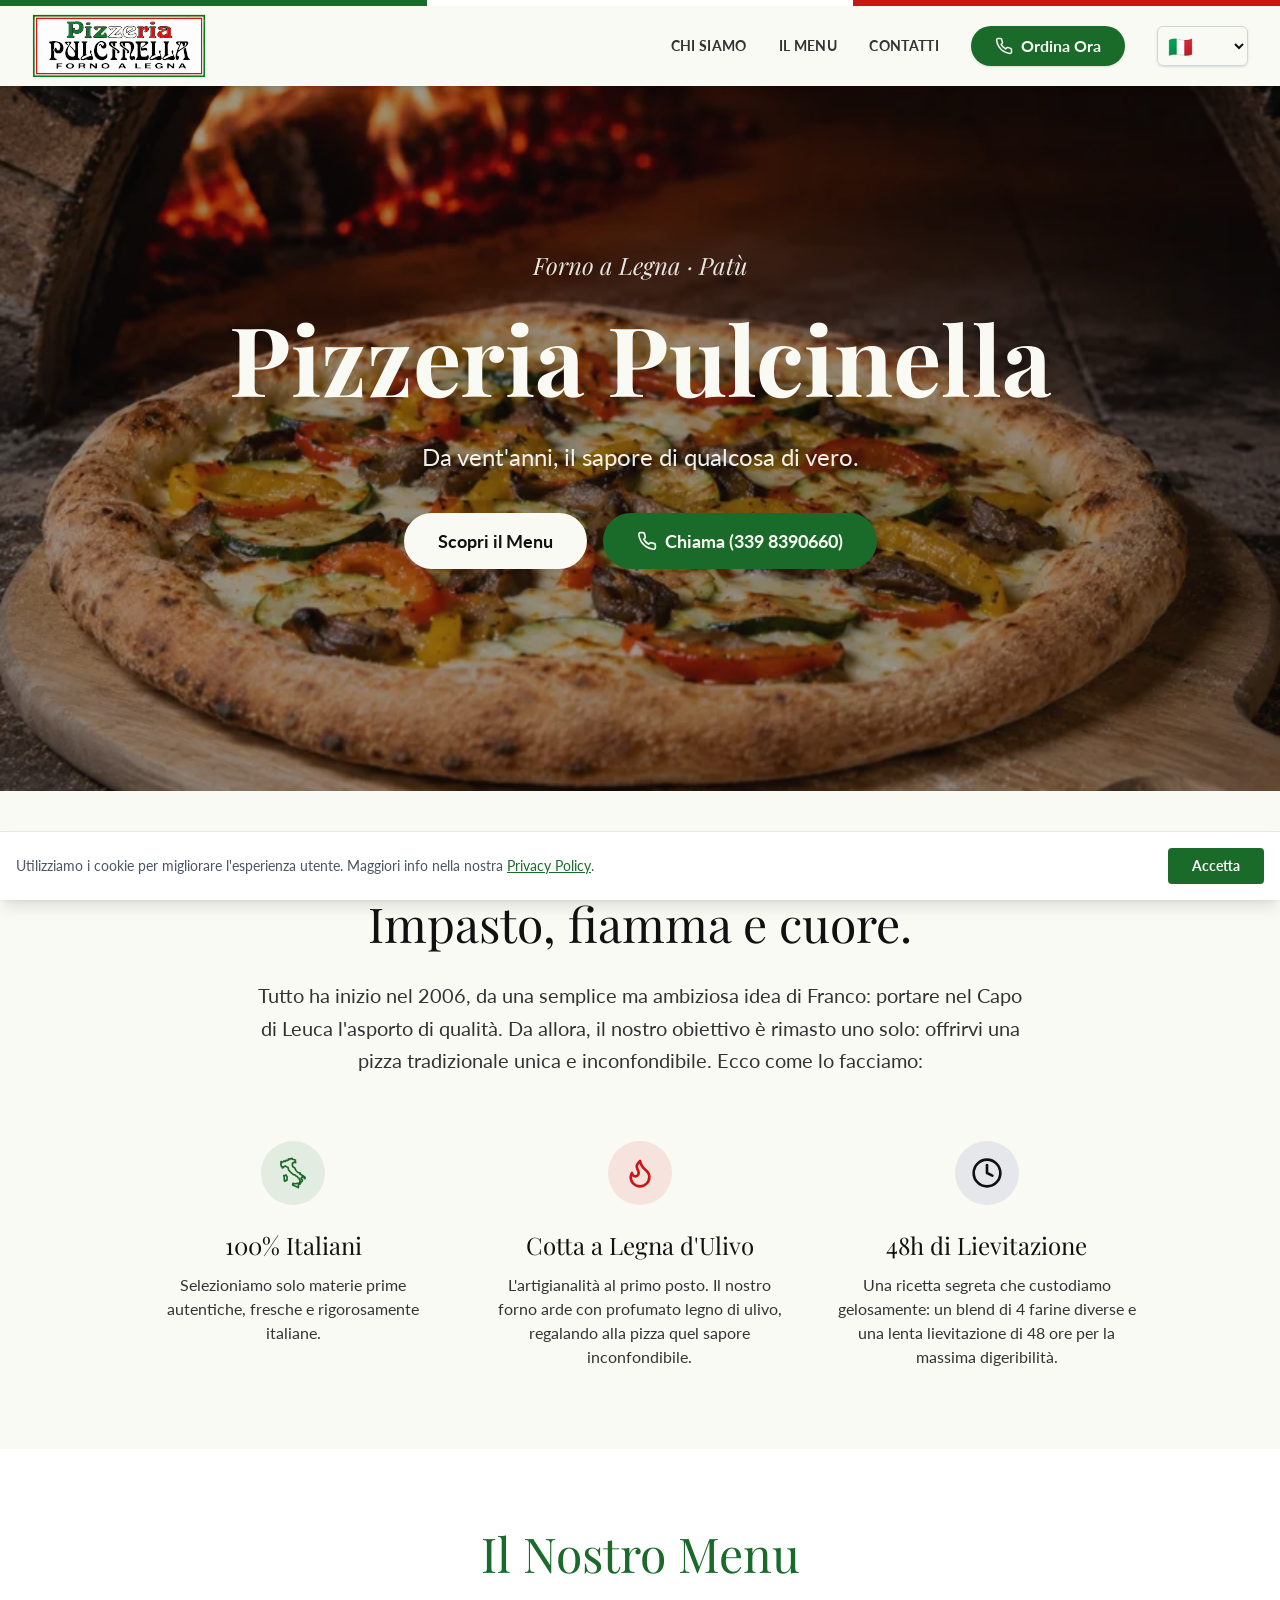
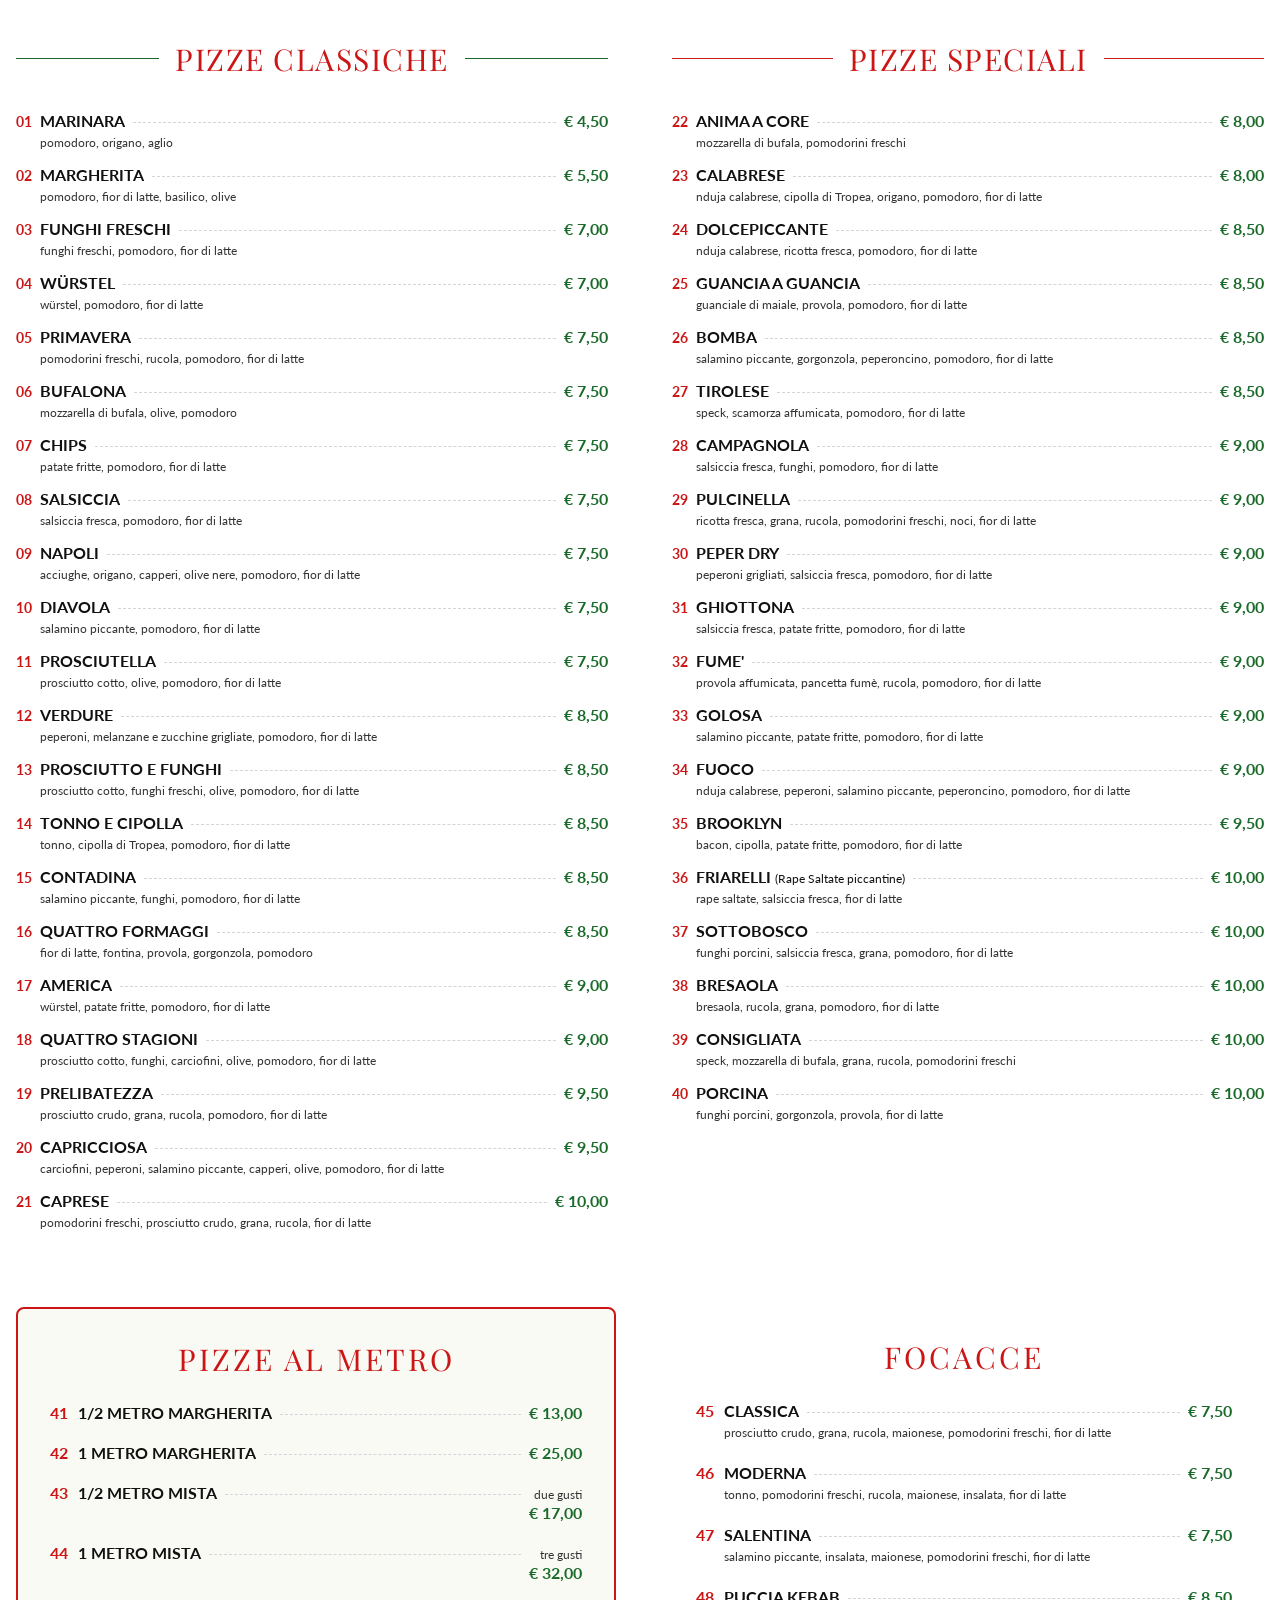
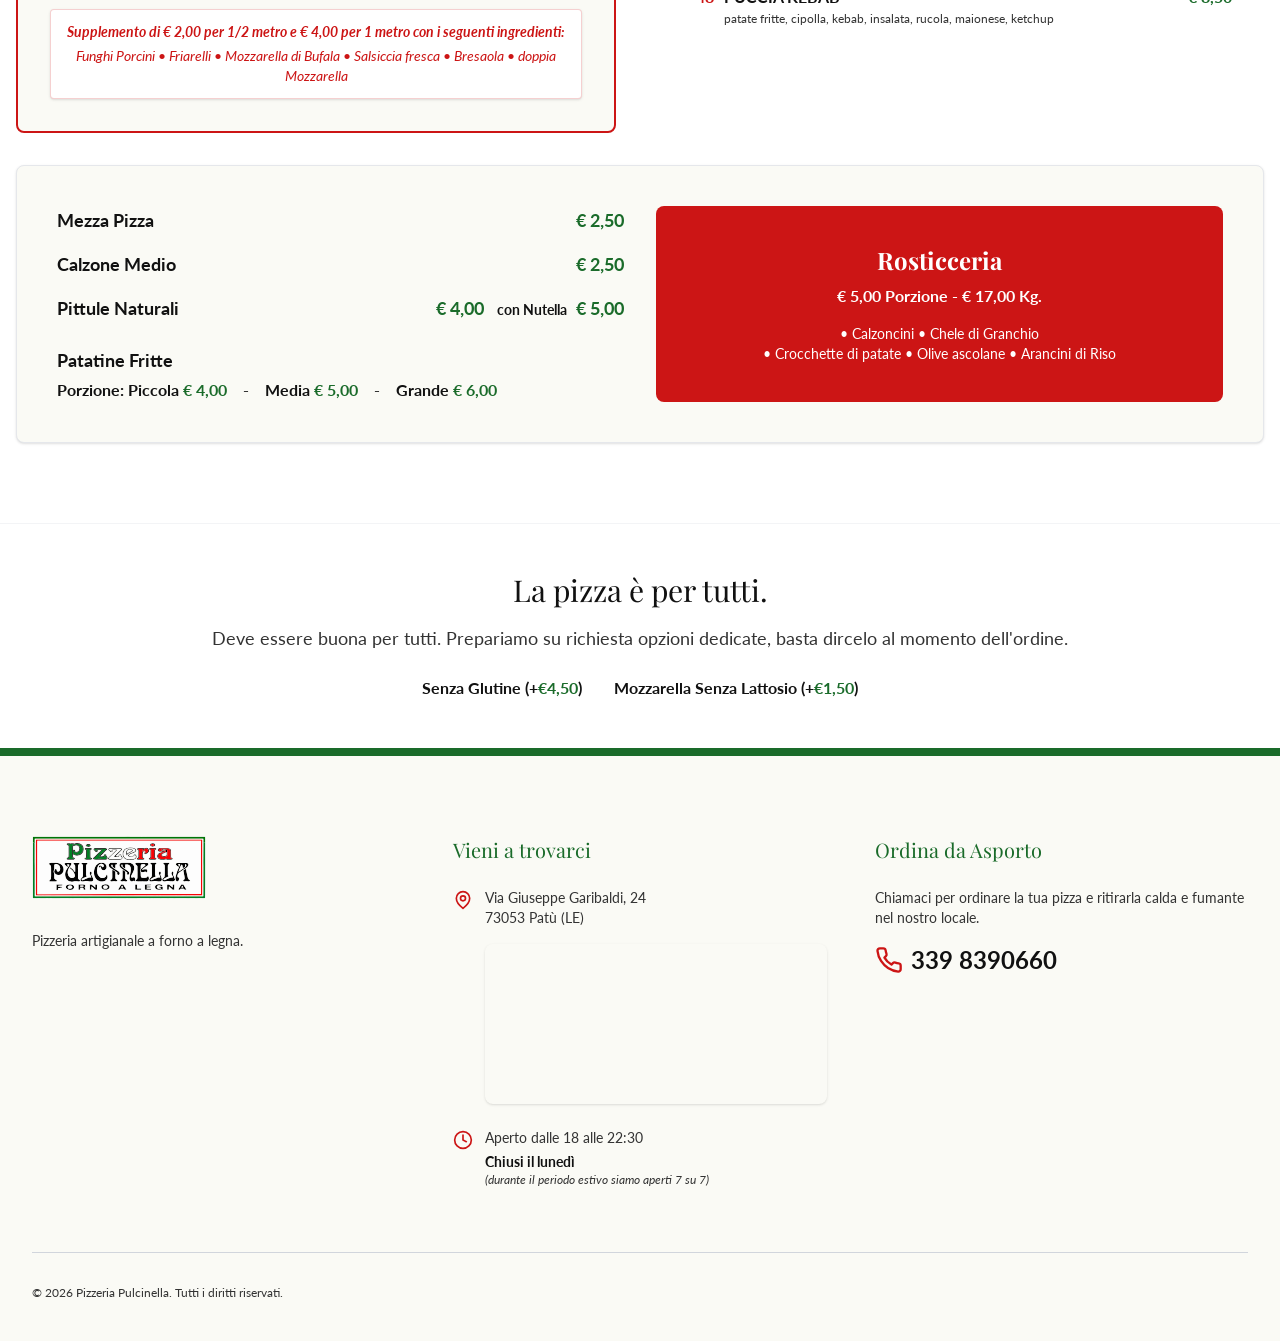
==== commit 2b21102a: "Add files via upload" ====
--- a/index.html
+++ b/index.html
@@ -15,7 +15,7 @@
     <link rel="icon" href="favicon.svg" type="image/svg+xml">
     
     <!-- Local Tailwind CSS -->
-    <link rel="stylesheet" href="output.css">
+    <link rel="stylesheet" href="output.css?v=2">
     
     <style>
         body {
@@ -69,10 +69,10 @@
                     
                     <!-- Language Switcher -->
                     <select id="lang-selector" onchange="switchLanguage(this.value)" aria-label="Seleziona la lingua" class="bg-transparent text-brand-black border border-gray-300 text-xl rounded-md focus:ring-brand-green focus:border-brand-green block p-1.5 cursor-pointer outline-none shadow-sm">
-                        <option value="it">🇮🇹 Italiano</option>
-                        <option value="en">🇬🇧 English</option>
-                        <option value="fr">🇫🇷 Français</option>
-                        <option value="de">🇩🇪 Deutsch</option>
+                        <option value="it">🇮🇹 IT</option>
+                        <option value="en">🇬🇧 EN</option>
+                        <option value="fr">🇫🇷 FR</option>
+                        <option value="de">🇩🇪 DE</option>
                     </select>
                 </div>
             </div>
@@ -1152,6 +1152,26 @@
                 switchLanguage(savedLang);
             }
         });
+
+        // Language selector visual logic (show only emoji when closed)
+        const langSel = document.getElementById('lang-selector');
+        const fullNames = { 'it': '🇮🇹 IT', 'en': '🇬🇧 EN', 'fr': '🇫🇷 FR', 'de': '🇩🇪 DE' };
+        const emojis = { 'it': '🇮🇹', 'en': '🇬🇧', 'fr': '🇫🇷', 'de': '🇩🇪' };
+
+        function updateLangDisplay() {
+            Array.from(langSel.options).forEach(opt => opt.text = fullNames[opt.value]);
+            langSel.options[langSel.selectedIndex].text = emojis[langSel.value];
+        }
+
+        langSel.addEventListener('focus', () => {
+            Array.from(langSel.options).forEach(opt => opt.text = fullNames[opt.value]);
+        });
+        langSel.addEventListener('blur', updateLangDisplay);
+        langSel.addEventListener('change', updateLangDisplay);
+        
+        // Initial setup
+        updateLangDisplay();
+
     </script>
     
     <!-- Cookie Banner & JS -->
--- a/output.css
+++ b/output.css
@@ -1,2 +1,2 @@
 /*! tailwindcss v4.3.0 | MIT License | https://tailwindcss.com */
-@layer properties{@supports (((-webkit-hyphens:none)) and (not (margin-trim:inline))) or ((-moz-orient:inline) and (not (color:rgb(from red r g b)))){*,:before,:after,::backdrop{--tw-rotate-x:initial;--tw-rotate-y:initial;--tw-rotate-z:initial;--tw-skew-x:initial;--tw-skew-y:initial;--tw-space-y-reverse:0;--tw-space-x-reverse:0;--tw-border-style:solid;--tw-leading:initial;--tw-font-weight:initial;--tw-tracking:initial;--tw-shadow:0 0 #0000;--tw-shadow-color:initial;--tw-shadow-alpha:100%;--tw-inset-shadow:0 0 #0000;--tw-inset-shadow-color:initial;--tw-inset-shadow-alpha:100%;--tw-ring-color:initial;--tw-ring-shadow:0 0 #0000;--tw-inset-ring-color:initial;--tw-inset-ring-shadow:0 0 #0000;--tw-ring-inset:initial;--tw-ring-offset-width:0px;--tw-ring-offset-color:#fff;--tw-ring-offset-shadow:0 0 #0000}}}@layer theme{:root,:host{--font-sans:ui-sans-serif, system-ui, sans-serif, "Apple Color Emoji", "Segoe UI Emoji", "Segoe UI Symbol", "Noto Color Emoji";--font-mono:ui-monospace, SFMono-Regular, Menlo, Monaco, Consolas, "Liberation Mono", "Courier New", monospace;--color-green-800:oklch(44.8% .119 151.328);--color-gray-100:oklch(96.7% .003 264.542);--color-gray-200:oklch(92.8% .006 264.531);--color-gray-300:oklch(87.2% .01 258.338);--color-white:#fff;--spacing:.25rem;--container-2xl:42rem;--container-3xl:48rem;--container-4xl:56rem;--container-5xl:64rem;--container-7xl:80rem;--text-xs:.75rem;--text-xs--line-height:calc(1 / .75);--text-sm:.875rem;--text-sm--line-height:calc(1.25 / .875);--text-base:1rem;--text-base--line-height:calc(1.5 / 1);--text-lg:1.125rem;--text-lg--line-height:calc(1.75 / 1.125);--text-xl:1.25rem;--text-xl--line-height:calc(1.75 / 1.25);--text-2xl:1.5rem;--text-2xl--line-height:calc(2 / 1.5);--text-3xl:1.875rem;--text-3xl--line-height:calc(2.25 / 1.875);--text-4xl:2.25rem;--text-4xl--line-height:calc(2.5 / 2.25);--text-5xl:3rem;--text-5xl--line-height:1;--text-7xl:4.5rem;--text-7xl--line-height:1;--text-8xl:6rem;--text-8xl--line-height:1;--font-weight-normal:400;--font-weight-bold:700;--tracking-wide:.025em;--tracking-wider:.05em;--tracking-widest:.1em;--leading-tight:1.25;--leading-relaxed:1.625;--radius-md:.375rem;--radius-lg:.5rem;--default-transition-duration:.15s;--default-transition-timing-function:cubic-bezier(.4, 0, .2, 1);--default-font-family:var(--font-sans);--default-mono-font-family:var(--font-mono);--color-brand-green:#1a6b2a;--color-brand-red:#cc1515;--color-brand-black:#111;--color-brand-light:#fafaf5;--color-brand-gray:#333;--font-heading:"Playfair Display", serif;--font-body:"Lato", sans-serif}}@layer base{*,:after,:before,::backdrop{box-sizing:border-box;border:0 solid;margin:0;padding:0}::file-selector-button{box-sizing:border-box;border:0 solid;margin:0;padding:0}html,:host{-webkit-text-size-adjust:100%;tab-size:4;line-height:1.5;font-family:var(--default-font-family,ui-sans-serif, system-ui, sans-serif, "Apple Color Emoji", "Segoe UI Emoji", "Segoe UI Symbol", "Noto Color Emoji");font-feature-settings:var(--default-font-feature-settings,normal);font-variation-settings:var(--default-font-variation-settings,normal);-webkit-tap-highlight-color:transparent}hr{height:0;color:inherit;border-top-width:1px}abbr:where([title]){-webkit-text-decoration:underline dotted;text-decoration:underline dotted}h1,h2,h3,h4,h5,h6{font-size:inherit;font-weight:inherit}a{color:inherit;-webkit-text-decoration:inherit;-webkit-text-decoration:inherit;-webkit-text-decoration:inherit;text-decoration:inherit}b,strong{font-weight:bolder}code,kbd,samp,pre{font-family:var(--default-mono-font-family,ui-monospace, SFMono-Regular, Menlo, Monaco, Consolas, "Liberation Mono", "Courier New", monospace);font-feature-settings:var(--default-mono-font-feature-settings,normal);font-variation-settings:var(--default-mono-font-variation-settings,normal);font-size:1em}small{font-size:80%}sub,sup{vertical-align:baseline;font-size:75%;line-height:0;position:relative}sub{bottom:-.25em}sup{top:-.5em}table{text-indent:0;border-color:inherit;border-collapse:collapse}:-moz-focusring{outline:auto}progress{vertical-align:baseline}summary{display:list-item}ol,ul,menu{list-style:none}img,svg,video,canvas,audio,iframe,embed,object{vertical-align:middle;display:block}img,video{max-width:100%;height:auto}button,input,select,optgroup,textarea{font:inherit;font-feature-settings:inherit;font-variation-settings:inherit;letter-spacing:inherit;color:inherit;opacity:1;background-color:#0000;border-radius:0}::file-selector-button{font:inherit;font-feature-settings:inherit;font-variation-settings:inherit;letter-spacing:inherit;color:inherit;opacity:1;background-color:#0000;border-radius:0}:where(select:is([multiple],[size])) optgroup{font-weight:bolder}:where(select:is([multiple],[size])) optgroup option{padding-inline-start:20px}::file-selector-button{margin-inline-end:4px}::placeholder{opacity:1}@supports (not ((-webkit-appearance:-apple-pay-button))) or (contain-intrinsic-size:1px){::placeholder{color:currentColor}@supports (color:color-mix(in lab, red, red)){::placeholder{color:color-mix(in oklab, currentcolor 50%, transparent)}}}textarea{resize:vertical}::-webkit-search-decoration{-webkit-appearance:none}::-webkit-date-and-time-value{min-height:1lh;text-align:inherit}::-webkit-datetime-edit{display:inline-flex}::-webkit-datetime-edit-fields-wrapper{padding:0}::-webkit-datetime-edit{padding-block:0}::-webkit-datetime-edit-year-field{padding-block:0}::-webkit-datetime-edit-month-field{padding-block:0}::-webkit-datetime-edit-day-field{padding-block:0}::-webkit-datetime-edit-hour-field{padding-block:0}::-webkit-datetime-edit-minute-field{padding-block:0}::-webkit-datetime-edit-second-field{padding-block:0}::-webkit-datetime-edit-millisecond-field{padding-block:0}::-webkit-datetime-edit-meridiem-field{padding-block:0}::-webkit-calendar-picker-indicator{line-height:1}:-moz-ui-invalid{box-shadow:none}button,input:where([type=button],[type=reset],[type=submit]){appearance:button}::file-selector-button{appearance:button}::-webkit-inner-spin-button{height:auto}::-webkit-outer-spin-button{height:auto}[hidden]:where(:not([hidden=until-found])){display:none!important}}@layer components;@layer utilities{.pointer-events-none{pointer-events:none}.absolute{position:absolute}.fixed{position:fixed}.relative{position:relative}.inset-0{inset:calc(var(--spacing) * 0)}.-top-1{top:calc(var(--spacing) * -1)}.top-0{top:calc(var(--spacing) * 0)}.top-\[6px\]{top:6px}.left-0{left:calc(var(--spacing) * 0)}.z-0{z-index:0}.z-10{z-index:10}.z-40{z-index:40}.z-50{z-index:50}.mx-auto{margin-inline:auto}.mt-0\.5{margin-top:calc(var(--spacing) * .5)}.mt-1{margin-top:calc(var(--spacing) * 1)}.mt-4{margin-top:calc(var(--spacing) * 4)}.mt-8{margin-top:calc(var(--spacing) * 8)}.mt-12{margin-top:calc(var(--spacing) * 12)}.mt-\[26px\]{margin-top:26px}.mr-2{margin-right:calc(var(--spacing) * 2)}.mb-1{margin-bottom:calc(var(--spacing) * 1)}.mb-2{margin-bottom:calc(var(--spacing) * 2)}.mb-3{margin-bottom:calc(var(--spacing) * 3)}.mb-4{margin-bottom:calc(var(--spacing) * 4)}.mb-6{margin-bottom:calc(var(--spacing) * 6)}.mb-8{margin-bottom:calc(var(--spacing) * 8)}.mb-10{margin-bottom:calc(var(--spacing) * 10)}.mb-16{margin-bottom:calc(var(--spacing) * 16)}.ml-1{margin-left:calc(var(--spacing) * 1)}.ml-6{margin-left:calc(var(--spacing) * 6)}.ml-7{margin-left:calc(var(--spacing) * 7)}.block{display:block}.flex{display:flex}.grid{display:grid}.hidden{display:none}.inline-block{display:inline-block}.inline-flex{display:inline-flex}.h-16{height:calc(var(--spacing) * 16)}.h-20{height:calc(var(--spacing) * 20)}.h-\[85vh\]{height:85vh}.h-full{height:100%}.h-px{height:1px}.min-h-screen{min-height:100vh}.w-4{width:calc(var(--spacing) * 4)}.w-5{width:calc(var(--spacing) * 5)}.w-16{width:calc(var(--spacing) * 16)}.w-auto{width:auto}.w-full{width:100%}.max-w-2xl{max-width:var(--container-2xl)}.max-w-3xl{max-width:var(--container-3xl)}.max-w-4xl{max-width:var(--container-4xl)}.max-w-5xl{max-width:var(--container-5xl)}.max-w-7xl{max-width:var(--container-7xl)}.flex-1{flex:1}.flex-shrink-0{flex-shrink:0}.transform{transform:var(--tw-rotate-x,) var(--tw-rotate-y,) var(--tw-rotate-z,) var(--tw-skew-x,) var(--tw-skew-y,)}.cursor-pointer{cursor:pointer}.grid-cols-1{grid-template-columns:repeat(1,minmax(0,1fr))}.flex-col{flex-direction:column}.flex-wrap{flex-wrap:wrap}.items-baseline{align-items:baseline}.items-center{align-items:center}.items-start{align-items:flex-start}.justify-between{justify-content:space-between}.justify-center{justify-content:center}.gap-2{gap:calc(var(--spacing) * 2)}.gap-3{gap:calc(var(--spacing) * 3)}.gap-4{gap:calc(var(--spacing) * 4)}.gap-8{gap:calc(var(--spacing) * 8)}.gap-12{gap:calc(var(--spacing) * 12)}:where(.space-y-4>:not(:last-child)){--tw-space-y-reverse:0;margin-block-start:calc(calc(var(--spacing) * 4) * var(--tw-space-y-reverse));margin-block-end:calc(calc(var(--spacing) * 4) * calc(1 - var(--tw-space-y-reverse)))}:where(.space-y-5>:not(:last-child)){--tw-space-y-reverse:0;margin-block-start:calc(calc(var(--spacing) * 5) * var(--tw-space-y-reverse));margin-block-end:calc(calc(var(--spacing) * 5) * calc(1 - var(--tw-space-y-reverse)))}:where(.space-x-4>:not(:last-child)){--tw-space-x-reverse:0;margin-inline-start:calc(calc(var(--spacing) * 4) * var(--tw-space-x-reverse));margin-inline-end:calc(calc(var(--spacing) * 4) * calc(1 - var(--tw-space-x-reverse)))}:where(.space-x-8>:not(:last-child)){--tw-space-x-reverse:0;margin-inline-start:calc(calc(var(--spacing) * 8) * var(--tw-space-x-reverse));margin-inline-end:calc(calc(var(--spacing) * 8) * calc(1 - var(--tw-space-x-reverse)))}.overflow-hidden{overflow:hidden}.scroll-smooth{scroll-behavior:smooth}.rounded{border-radius:.25rem}.rounded-full{border-radius:3.40282e38px}.rounded-lg{border-radius:var(--radius-lg)}.rounded-md{border-radius:var(--radius-md)}.border{border-style:var(--tw-border-style);border-width:1px}.border-2{border-style:var(--tw-border-style);border-width:2px}.border-t{border-top-style:var(--tw-border-style);border-top-width:1px}.border-t-8{border-top-style:var(--tw-border-style);border-top-width:8px}.border-b{border-bottom-style:var(--tw-border-style);border-bottom-width:1px}.border-dashed{--tw-border-style:dashed;border-style:dashed}.border-brand-green{border-color:var(--color-brand-green)}.border-brand-light{border-color:var(--color-brand-light)}.border-brand-red{border-color:var(--color-brand-red)}.border-brand-red\/20{border-color:#cc151533}@supports (color:color-mix(in lab, red, red)){.border-brand-red\/20{border-color:color-mix(in oklab, var(--color-brand-red) 20%, transparent)}}.border-gray-100{border-color:var(--color-gray-100)}.border-gray-200{border-color:var(--color-gray-200)}.border-gray-300{border-color:var(--color-gray-300)}.bg-brand-black{background-color:var(--color-brand-black)}.bg-brand-green{background-color:var(--color-brand-green)}.bg-brand-green\/10{background-color:#1a6b2a1a}@supports (color:color-mix(in lab, red, red)){.bg-brand-green\/10{background-color:color-mix(in oklab, var(--color-brand-green) 10%, transparent)}}.bg-brand-light{background-color:var(--color-brand-light)}.bg-brand-red{background-color:var(--color-brand-red)}.bg-brand-red\/10{background-color:#cc15151a}@supports (color:color-mix(in lab, red, red)){.bg-brand-red\/10{background-color:color-mix(in oklab, var(--color-brand-red) 10%, transparent)}}.bg-gray-200{background-color:var(--color-gray-200)}.bg-transparent{background-color:#0000}.bg-white{background-color:var(--color-white)}.object-contain{object-fit:contain}.object-cover{object-fit:cover}.p-1\.5{padding:calc(var(--spacing) * 1.5)}.p-3{padding:calc(var(--spacing) * 3)}.p-6{padding:calc(var(--spacing) * 6)}.p-8{padding:calc(var(--spacing) * 8)}.px-4{padding-inline:calc(var(--spacing) * 4)}.px-6{padding-inline:calc(var(--spacing) * 6)}.px-8{padding-inline:calc(var(--spacing) * 8)}.py-2{padding-block:calc(var(--spacing) * 2)}.py-3{padding-block:calc(var(--spacing) * 3)}.py-12{padding-block:calc(var(--spacing) * 12)}.py-20{padding-block:calc(var(--spacing) * 20)}.pt-2{padding-top:calc(var(--spacing) * 2)}.pt-8{padding-top:calc(var(--spacing) * 8)}.pt-20{padding-top:calc(var(--spacing) * 20)}.pb-10{padding-bottom:calc(var(--spacing) * 10)}.text-center{text-align:center}.text-right{text-align:right}.font-body{font-family:var(--font-body)}.font-heading{font-family:var(--font-heading)}.text-2xl{font-size:var(--text-2xl);line-height:var(--tw-leading,var(--text-2xl--line-height))}.text-3xl{font-size:var(--text-3xl);line-height:var(--tw-leading,var(--text-3xl--line-height))}.text-4xl{font-size:var(--text-4xl);line-height:var(--tw-leading,var(--text-4xl--line-height))}.text-5xl{font-size:var(--text-5xl);line-height:var(--tw-leading,var(--text-5xl--line-height))}.text-base{font-size:var(--text-base);line-height:var(--tw-leading,var(--text-base--line-height))}.text-lg{font-size:var(--text-lg);line-height:var(--tw-leading,var(--text-lg--line-height))}.text-sm{font-size:var(--text-sm);line-height:var(--tw-leading,var(--text-sm--line-height))}.text-xl{font-size:var(--text-xl);line-height:var(--tw-leading,var(--text-xl--line-height))}.text-xs{font-size:var(--text-xs);line-height:var(--tw-leading,var(--text-xs--line-height))}.leading-none{--tw-leading:1;line-height:1}.leading-relaxed{--tw-leading:var(--leading-relaxed);line-height:var(--leading-relaxed)}.leading-tight{--tw-leading:var(--leading-tight);line-height:var(--leading-tight)}.font-bold{--tw-font-weight:var(--font-weight-bold);font-weight:var(--font-weight-bold)}.font-normal{--tw-font-weight:var(--font-weight-normal);font-weight:var(--font-weight-normal)}.tracking-wide{--tw-tracking:var(--tracking-wide);letter-spacing:var(--tracking-wide)}.tracking-wider{--tw-tracking:var(--tracking-wider);letter-spacing:var(--tracking-wider)}.tracking-widest{--tw-tracking:var(--tracking-widest);letter-spacing:var(--tracking-widest)}.text-brand-black{color:var(--color-brand-black)}.text-brand-gray{color:var(--color-brand-gray)}.text-brand-green{color:var(--color-brand-green)}.text-brand-light{color:var(--color-brand-light)}.text-brand-red{color:var(--color-brand-red)}.text-white{color:var(--color-white)}.uppercase{text-transform:uppercase}.italic{font-style:italic}.antialiased{-webkit-font-smoothing:antialiased;-moz-osx-font-smoothing:grayscale}.opacity-60{opacity:.6}.opacity-90{opacity:.9}.opacity-95{opacity:.95}.shadow-md{--tw-shadow:0 4px 6px -1px var(--tw-shadow-color,#0000001a), 0 2px 4px -2px var(--tw-shadow-color,#0000001a);box-shadow:var(--tw-inset-shadow), var(--tw-inset-ring-shadow), var(--tw-ring-offset-shadow), var(--tw-ring-shadow), var(--tw-shadow)}.shadow-sm{--tw-shadow:0 1px 3px 0 var(--tw-shadow-color,#0000001a), 0 1px 2px -1px var(--tw-shadow-color,#0000001a);box-shadow:var(--tw-inset-shadow), var(--tw-inset-ring-shadow), var(--tw-ring-offset-shadow), var(--tw-ring-shadow), var(--tw-shadow)}.ring{--tw-ring-shadow:var(--tw-ring-inset,) 0 0 0 calc(1px + var(--tw-ring-offset-width)) var(--tw-ring-color,currentcolor);box-shadow:var(--tw-inset-shadow), var(--tw-inset-ring-shadow), var(--tw-ring-offset-shadow), var(--tw-ring-shadow), var(--tw-shadow)}.transition{transition-property:color,background-color,border-color,outline-color,text-decoration-color,fill,stroke,--tw-gradient-from,--tw-gradient-via,--tw-gradient-to,opacity,box-shadow,transform,translate,scale,rotate,filter,-webkit-backdrop-filter,backdrop-filter,display,content-visibility,overlay,pointer-events;transition-timing-function:var(--tw-ease,var(--default-transition-timing-function));transition-duration:var(--tw-duration,var(--default-transition-duration))}.transition-all{transition-property:all;transition-timing-function:var(--tw-ease,var(--default-transition-timing-function));transition-duration:var(--tw-duration,var(--default-transition-duration))}.transition-colors{transition-property:color,background-color,border-color,outline-color,text-decoration-color,fill,stroke,--tw-gradient-from,--tw-gradient-via,--tw-gradient-to;transition-timing-function:var(--tw-ease,var(--default-transition-timing-function));transition-duration:var(--tw-duration,var(--default-transition-duration))}.outline-none{--tw-outline-style:none;outline-style:none}@media (hover:hover){.hover\:bg-gray-100:hover{background-color:var(--color-gray-100)}.hover\:bg-green-800:hover{background-color:var(--color-green-800)}.hover\:text-brand-green:hover{color:var(--color-brand-green)}.hover\:text-brand-red:hover{color:var(--color-brand-red)}}.focus\:border-brand-green:focus{border-color:var(--color-brand-green)}.focus\:ring-brand-green:focus{--tw-ring-color:var(--color-brand-green)}@media (min-width:40rem){.sm\:inline{display:inline}.sm\:flex-row{flex-direction:row}.sm\:px-6{padding-inline:calc(var(--spacing) * 6)}}@media (min-width:48rem){.md\:mt-0{margin-top:calc(var(--spacing) * 0)}.md\:flex{display:flex}.md\:grid-cols-2{grid-template-columns:repeat(2,minmax(0,1fr))}.md\:grid-cols-3{grid-template-columns:repeat(3,minmax(0,1fr))}.md\:flex-row{flex-direction:row}.md\:justify-start{justify-content:flex-start}.md\:gap-8{gap:calc(var(--spacing) * 8)}.md\:text-left{text-align:left}.md\:text-2xl{font-size:var(--text-2xl);line-height:var(--tw-leading,var(--text-2xl--line-height))}.md\:text-5xl{font-size:var(--text-5xl);line-height:var(--tw-leading,var(--text-5xl--line-height))}.md\:text-7xl{font-size:var(--text-7xl);line-height:var(--tw-leading,var(--text-7xl--line-height))}}@media (min-width:64rem){.lg\:grid-cols-2{grid-template-columns:repeat(2,minmax(0,1fr))}.lg\:gap-12{gap:calc(var(--spacing) * 12)}.lg\:gap-16{gap:calc(var(--spacing) * 16)}.lg\:p-10{padding:calc(var(--spacing) * 10)}.lg\:px-8{padding-inline:calc(var(--spacing) * 8)}.lg\:text-8xl{font-size:var(--text-8xl);line-height:var(--tw-leading,var(--text-8xl--line-height))}}}@property --tw-rotate-x{syntax:"*";inherits:false}@property --tw-rotate-y{syntax:"*";inherits:false}@property --tw-rotate-z{syntax:"*";inherits:false}@property --tw-skew-x{syntax:"*";inherits:false}@property --tw-skew-y{syntax:"*";inherits:false}@property --tw-space-y-reverse{syntax:"*";inherits:false;initial-value:0}@property --tw-space-x-reverse{syntax:"*";inherits:false;initial-value:0}@property --tw-border-style{syntax:"*";inherits:false;initial-value:solid}@property --tw-leading{syntax:"*";inherits:false}@property --tw-font-weight{syntax:"*";inherits:false}@property --tw-tracking{syntax:"*";inherits:false}@property --tw-shadow{syntax:"*";inherits:false;initial-value:0 0 #0000}@property --tw-shadow-color{syntax:"*";inherits:false}@property --tw-shadow-alpha{syntax:"<percentage>";inherits:false;initial-value:100%}@property --tw-inset-shadow{syntax:"*";inherits:false;initial-value:0 0 #0000}@property --tw-inset-shadow-color{syntax:"*";inherits:false}@property --tw-inset-shadow-alpha{syntax:"<percentage>";inherits:false;initial-value:100%}@property --tw-ring-color{syntax:"*";inherits:false}@property --tw-ring-shadow{syntax:"*";inherits:false;initial-value:0 0 #0000}@property --tw-inset-ring-color{syntax:"*";inherits:false}@property --tw-inset-ring-shadow{syntax:"*";inherits:false;initial-value:0 0 #0000}@property --tw-ring-inset{syntax:"*";inherits:false}@property --tw-ring-offset-width{syntax:"<length>";inherits:false;initial-value:0}@property --tw-ring-offset-color{syntax:"*";inherits:false;initial-value:#fff}@property --tw-ring-offset-shadow{syntax:"*";inherits:false;initial-value:0 0 #0000}+@layer properties{@supports (((-webkit-hyphens:none)) and (not (margin-trim:inline))) or ((-moz-orient:inline) and (not (color:rgb(from red r g b)))){*,:before,:after,::backdrop{--tw-rotate-x:initial;--tw-rotate-y:initial;--tw-rotate-z:initial;--tw-skew-x:initial;--tw-skew-y:initial;--tw-space-y-reverse:0;--tw-space-x-reverse:0;--tw-border-style:solid;--tw-leading:initial;--tw-font-weight:initial;--tw-tracking:initial;--tw-shadow:0 0 #0000;--tw-shadow-color:initial;--tw-shadow-alpha:100%;--tw-inset-shadow:0 0 #0000;--tw-inset-shadow-color:initial;--tw-inset-shadow-alpha:100%;--tw-ring-color:initial;--tw-ring-shadow:0 0 #0000;--tw-inset-ring-color:initial;--tw-inset-ring-shadow:0 0 #0000;--tw-ring-inset:initial;--tw-ring-offset-width:0px;--tw-ring-offset-color:#fff;--tw-ring-offset-shadow:0 0 #0000}}}@layer theme{:root,:host{--font-sans:ui-sans-serif, system-ui, sans-serif, "Apple Color Emoji", "Segoe UI Emoji", "Segoe UI Symbol", "Noto Color Emoji";--font-mono:ui-monospace, SFMono-Regular, Menlo, Monaco, Consolas, "Liberation Mono", "Courier New", monospace;--color-green-800:oklch(44.8% .119 151.328);--color-gray-100:oklch(96.7% .003 264.542);--color-gray-200:oklch(92.8% .006 264.531);--color-gray-300:oklch(87.2% .01 258.338);--color-gray-600:oklch(44.6% .03 256.802);--color-white:#fff;--spacing:.25rem;--container-2xl:42rem;--container-3xl:48rem;--container-4xl:56rem;--container-5xl:64rem;--container-7xl:80rem;--text-xs:.75rem;--text-xs--line-height:calc(1 / .75);--text-sm:.875rem;--text-sm--line-height:calc(1.25 / .875);--text-base:1rem;--text-base--line-height:calc(1.5 / 1);--text-lg:1.125rem;--text-lg--line-height:calc(1.75 / 1.125);--text-xl:1.25rem;--text-xl--line-height:calc(1.75 / 1.25);--text-2xl:1.5rem;--text-2xl--line-height:calc(2 / 1.5);--text-3xl:1.875rem;--text-3xl--line-height:calc(2.25 / 1.875);--text-4xl:2.25rem;--text-4xl--line-height:calc(2.5 / 2.25);--text-5xl:3rem;--text-5xl--line-height:1;--text-7xl:4.5rem;--text-7xl--line-height:1;--text-8xl:6rem;--text-8xl--line-height:1;--font-weight-normal:400;--font-weight-bold:700;--tracking-wide:.025em;--tracking-wider:.05em;--tracking-widest:.1em;--leading-tight:1.25;--leading-relaxed:1.625;--radius-md:.375rem;--radius-lg:.5rem;--default-transition-duration:.15s;--default-transition-timing-function:cubic-bezier(.4, 0, .2, 1);--default-font-family:var(--font-sans);--default-mono-font-family:var(--font-mono);--color-brand-green:#1a6b2a;--color-brand-red:#cc1515;--color-brand-black:#111;--color-brand-light:#fafaf5;--color-brand-gray:#333;--font-heading:"Playfair Display", serif;--font-body:"Lato", sans-serif}}@layer base{*,:after,:before,::backdrop{box-sizing:border-box;border:0 solid;margin:0;padding:0}::file-selector-button{box-sizing:border-box;border:0 solid;margin:0;padding:0}html,:host{-webkit-text-size-adjust:100%;tab-size:4;line-height:1.5;font-family:var(--default-font-family,ui-sans-serif, system-ui, sans-serif, "Apple Color Emoji", "Segoe UI Emoji", "Segoe UI Symbol", "Noto Color Emoji");font-feature-settings:var(--default-font-feature-settings,normal);font-variation-settings:var(--default-font-variation-settings,normal);-webkit-tap-highlight-color:transparent}hr{height:0;color:inherit;border-top-width:1px}abbr:where([title]){-webkit-text-decoration:underline dotted;text-decoration:underline dotted}h1,h2,h3,h4,h5,h6{font-size:inherit;font-weight:inherit}a{color:inherit;-webkit-text-decoration:inherit;-webkit-text-decoration:inherit;-webkit-text-decoration:inherit;text-decoration:inherit}b,strong{font-weight:bolder}code,kbd,samp,pre{font-family:var(--default-mono-font-family,ui-monospace, SFMono-Regular, Menlo, Monaco, Consolas, "Liberation Mono", "Courier New", monospace);font-feature-settings:var(--default-mono-font-feature-settings,normal);font-variation-settings:var(--default-mono-font-variation-settings,normal);font-size:1em}small{font-size:80%}sub,sup{vertical-align:baseline;font-size:75%;line-height:0;position:relative}sub{bottom:-.25em}sup{top:-.5em}table{text-indent:0;border-color:inherit;border-collapse:collapse}:-moz-focusring{outline:auto}progress{vertical-align:baseline}summary{display:list-item}ol,ul,menu{list-style:none}img,svg,video,canvas,audio,iframe,embed,object{vertical-align:middle;display:block}img,video{max-width:100%;height:auto}button,input,select,optgroup,textarea{font:inherit;font-feature-settings:inherit;font-variation-settings:inherit;letter-spacing:inherit;color:inherit;opacity:1;background-color:#0000;border-radius:0}::file-selector-button{font:inherit;font-feature-settings:inherit;font-variation-settings:inherit;letter-spacing:inherit;color:inherit;opacity:1;background-color:#0000;border-radius:0}:where(select:is([multiple],[size])) optgroup{font-weight:bolder}:where(select:is([multiple],[size])) optgroup option{padding-inline-start:20px}::file-selector-button{margin-inline-end:4px}::placeholder{opacity:1}@supports (not ((-webkit-appearance:-apple-pay-button))) or (contain-intrinsic-size:1px){::placeholder{color:currentColor}@supports (color:color-mix(in lab, red, red)){::placeholder{color:color-mix(in oklab, currentcolor 50%, transparent)}}}textarea{resize:vertical}::-webkit-search-decoration{-webkit-appearance:none}::-webkit-date-and-time-value{min-height:1lh;text-align:inherit}::-webkit-datetime-edit{display:inline-flex}::-webkit-datetime-edit-fields-wrapper{padding:0}::-webkit-datetime-edit{padding-block:0}::-webkit-datetime-edit-year-field{padding-block:0}::-webkit-datetime-edit-month-field{padding-block:0}::-webkit-datetime-edit-day-field{padding-block:0}::-webkit-datetime-edit-hour-field{padding-block:0}::-webkit-datetime-edit-minute-field{padding-block:0}::-webkit-datetime-edit-second-field{padding-block:0}::-webkit-datetime-edit-millisecond-field{padding-block:0}::-webkit-datetime-edit-meridiem-field{padding-block:0}::-webkit-calendar-picker-indicator{line-height:1}:-moz-ui-invalid{box-shadow:none}button,input:where([type=button],[type=reset],[type=submit]){appearance:button}::file-selector-button{appearance:button}::-webkit-inner-spin-button{height:auto}::-webkit-outer-spin-button{height:auto}[hidden]:where(:not([hidden=until-found])){display:none!important}}@layer components;@layer utilities{.pointer-events-none{pointer-events:none}.absolute{position:absolute}.fixed{position:fixed}.relative{position:relative}.inset-0{inset:calc(var(--spacing) * 0)}.-top-1{top:calc(var(--spacing) * -1)}.top-0{top:calc(var(--spacing) * 0)}.top-\[6px\]{top:6px}.bottom-0{bottom:calc(var(--spacing) * 0)}.left-0{left:calc(var(--spacing) * 0)}.z-0{z-index:0}.z-10{z-index:10}.z-40{z-index:40}.z-50{z-index:50}.mx-auto{margin-inline:auto}.mt-0\.5{margin-top:calc(var(--spacing) * .5)}.mt-1{margin-top:calc(var(--spacing) * 1)}.mt-4{margin-top:calc(var(--spacing) * 4)}.mt-6{margin-top:calc(var(--spacing) * 6)}.mt-8{margin-top:calc(var(--spacing) * 8)}.mt-12{margin-top:calc(var(--spacing) * 12)}.mt-\[26px\]{margin-top:26px}.mr-2{margin-right:calc(var(--spacing) * 2)}.mb-1{margin-bottom:calc(var(--spacing) * 1)}.mb-2{margin-bottom:calc(var(--spacing) * 2)}.mb-3{margin-bottom:calc(var(--spacing) * 3)}.mb-4{margin-bottom:calc(var(--spacing) * 4)}.mb-6{margin-bottom:calc(var(--spacing) * 6)}.mb-8{margin-bottom:calc(var(--spacing) * 8)}.mb-10{margin-bottom:calc(var(--spacing) * 10)}.mb-16{margin-bottom:calc(var(--spacing) * 16)}.ml-1{margin-left:calc(var(--spacing) * 1)}.ml-6{margin-left:calc(var(--spacing) * 6)}.ml-7{margin-left:calc(var(--spacing) * 7)}.block{display:block}.flex{display:flex}.grid{display:grid}.hidden{display:none}.inline-block{display:inline-block}.inline-flex{display:inline-flex}.h-16{height:calc(var(--spacing) * 16)}.h-20{height:calc(var(--spacing) * 20)}.h-40{height:calc(var(--spacing) * 40)}.h-\[85vh\]{height:85vh}.h-full{height:100%}.h-px{height:1px}.min-h-screen{min-height:100vh}.w-4{width:calc(var(--spacing) * 4)}.w-5{width:calc(var(--spacing) * 5)}.w-16{width:calc(var(--spacing) * 16)}.w-auto{width:auto}.w-full{width:100%}.max-w-2xl{max-width:var(--container-2xl)}.max-w-3xl{max-width:var(--container-3xl)}.max-w-4xl{max-width:var(--container-4xl)}.max-w-5xl{max-width:var(--container-5xl)}.max-w-7xl{max-width:var(--container-7xl)}.flex-1{flex:1}.flex-shrink-0{flex-shrink:0}.transform{transform:var(--tw-rotate-x,) var(--tw-rotate-y,) var(--tw-rotate-z,) var(--tw-skew-x,) var(--tw-skew-y,)}.cursor-pointer{cursor:pointer}.grid-cols-1{grid-template-columns:repeat(1,minmax(0,1fr))}.flex-col{flex-direction:column}.flex-wrap{flex-wrap:wrap}.items-baseline{align-items:baseline}.items-center{align-items:center}.items-start{align-items:flex-start}.justify-between{justify-content:space-between}.justify-center{justify-content:center}.gap-2{gap:calc(var(--spacing) * 2)}.gap-3{gap:calc(var(--spacing) * 3)}.gap-4{gap:calc(var(--spacing) * 4)}.gap-8{gap:calc(var(--spacing) * 8)}.gap-12{gap:calc(var(--spacing) * 12)}:where(.space-y-4>:not(:last-child)){--tw-space-y-reverse:0;margin-block-start:calc(calc(var(--spacing) * 4) * var(--tw-space-y-reverse));margin-block-end:calc(calc(var(--spacing) * 4) * calc(1 - var(--tw-space-y-reverse)))}:where(.space-y-5>:not(:last-child)){--tw-space-y-reverse:0;margin-block-start:calc(calc(var(--spacing) * 5) * var(--tw-space-y-reverse));margin-block-end:calc(calc(var(--spacing) * 5) * calc(1 - var(--tw-space-y-reverse)))}:where(.space-x-4>:not(:last-child)){--tw-space-x-reverse:0;margin-inline-start:calc(calc(var(--spacing) * 4) * var(--tw-space-x-reverse));margin-inline-end:calc(calc(var(--spacing) * 4) * calc(1 - var(--tw-space-x-reverse)))}:where(.space-x-8>:not(:last-child)){--tw-space-x-reverse:0;margin-inline-start:calc(calc(var(--spacing) * 8) * var(--tw-space-x-reverse));margin-inline-end:calc(calc(var(--spacing) * 8) * calc(1 - var(--tw-space-x-reverse)))}.overflow-hidden{overflow:hidden}.scroll-smooth{scroll-behavior:smooth}.rounded{border-radius:.25rem}.rounded-full{border-radius:3.40282e38px}.rounded-lg{border-radius:var(--radius-lg)}.rounded-md{border-radius:var(--radius-md)}.border{border-style:var(--tw-border-style);border-width:1px}.border-2{border-style:var(--tw-border-style);border-width:2px}.border-t{border-top-style:var(--tw-border-style);border-top-width:1px}.border-t-8{border-top-style:var(--tw-border-style);border-top-width:8px}.border-b{border-bottom-style:var(--tw-border-style);border-bottom-width:1px}.border-dashed{--tw-border-style:dashed;border-style:dashed}.border-brand-green{border-color:var(--color-brand-green)}.border-brand-light{border-color:var(--color-brand-light)}.border-brand-red{border-color:var(--color-brand-red)}.border-brand-red\/20{border-color:#cc151533}@supports (color:color-mix(in lab, red, red)){.border-brand-red\/20{border-color:color-mix(in oklab, var(--color-brand-red) 20%, transparent)}}.border-gray-100{border-color:var(--color-gray-100)}.border-gray-200{border-color:var(--color-gray-200)}.border-gray-300{border-color:var(--color-gray-300)}.bg-brand-black{background-color:var(--color-brand-black)}.bg-brand-green{background-color:var(--color-brand-green)}.bg-brand-green\/10{background-color:#1a6b2a1a}@supports (color:color-mix(in lab, red, red)){.bg-brand-green\/10{background-color:color-mix(in oklab, var(--color-brand-green) 10%, transparent)}}.bg-brand-light{background-color:var(--color-brand-light)}.bg-brand-red{background-color:var(--color-brand-red)}.bg-brand-red\/10{background-color:#cc15151a}@supports (color:color-mix(in lab, red, red)){.bg-brand-red\/10{background-color:color-mix(in oklab, var(--color-brand-red) 10%, transparent)}}.bg-gray-200{background-color:var(--color-gray-200)}.bg-transparent{background-color:#0000}.bg-white{background-color:var(--color-white)}.object-contain{object-fit:contain}.object-cover{object-fit:cover}.p-1\.5{padding:calc(var(--spacing) * 1.5)}.p-3{padding:calc(var(--spacing) * 3)}.p-4{padding:calc(var(--spacing) * 4)}.p-6{padding:calc(var(--spacing) * 6)}.p-8{padding:calc(var(--spacing) * 8)}.px-4{padding-inline:calc(var(--spacing) * 4)}.px-6{padding-inline:calc(var(--spacing) * 6)}.px-8{padding-inline:calc(var(--spacing) * 8)}.py-2{padding-block:calc(var(--spacing) * 2)}.py-3{padding-block:calc(var(--spacing) * 3)}.py-12{padding-block:calc(var(--spacing) * 12)}.py-20{padding-block:calc(var(--spacing) * 20)}.pt-2{padding-top:calc(var(--spacing) * 2)}.pt-8{padding-top:calc(var(--spacing) * 8)}.pt-20{padding-top:calc(var(--spacing) * 20)}.pb-10{padding-bottom:calc(var(--spacing) * 10)}.text-center{text-align:center}.text-left{text-align:left}.text-right{text-align:right}.font-body{font-family:var(--font-body)}.font-heading{font-family:var(--font-heading)}.text-2xl{font-size:var(--text-2xl);line-height:var(--tw-leading,var(--text-2xl--line-height))}.text-3xl{font-size:var(--text-3xl);line-height:var(--tw-leading,var(--text-3xl--line-height))}.text-4xl{font-size:var(--text-4xl);line-height:var(--tw-leading,var(--text-4xl--line-height))}.text-5xl{font-size:var(--text-5xl);line-height:var(--tw-leading,var(--text-5xl--line-height))}.text-base{font-size:var(--text-base);line-height:var(--tw-leading,var(--text-base--line-height))}.text-lg{font-size:var(--text-lg);line-height:var(--tw-leading,var(--text-lg--line-height))}.text-sm{font-size:var(--text-sm);line-height:var(--tw-leading,var(--text-sm--line-height))}.text-xl{font-size:var(--text-xl);line-height:var(--tw-leading,var(--text-xl--line-height))}.text-xs{font-size:var(--text-xs);line-height:var(--tw-leading,var(--text-xs--line-height))}.leading-none{--tw-leading:1;line-height:1}.leading-relaxed{--tw-leading:var(--leading-relaxed);line-height:var(--leading-relaxed)}.leading-tight{--tw-leading:var(--leading-tight);line-height:var(--leading-tight)}.font-bold{--tw-font-weight:var(--font-weight-bold);font-weight:var(--font-weight-bold)}.font-normal{--tw-font-weight:var(--font-weight-normal);font-weight:var(--font-weight-normal)}.tracking-wide{--tw-tracking:var(--tracking-wide);letter-spacing:var(--tracking-wide)}.tracking-wider{--tw-tracking:var(--tracking-wider);letter-spacing:var(--tracking-wider)}.tracking-widest{--tw-tracking:var(--tracking-widest);letter-spacing:var(--tracking-widest)}.text-brand-black{color:var(--color-brand-black)}.text-brand-gray{color:var(--color-brand-gray)}.text-brand-green{color:var(--color-brand-green)}.text-brand-light{color:var(--color-brand-light)}.text-brand-red{color:var(--color-brand-red)}.text-gray-600{color:var(--color-gray-600)}.text-white{color:var(--color-white)}.uppercase{text-transform:uppercase}.italic{font-style:italic}.underline{text-decoration-line:underline}.antialiased{-webkit-font-smoothing:antialiased;-moz-osx-font-smoothing:grayscale}.opacity-60{opacity:.6}.opacity-90{opacity:.9}.opacity-95{opacity:.95}.shadow-lg{--tw-shadow:0 10px 15px -3px var(--tw-shadow-color,#0000001a), 0 4px 6px -4px var(--tw-shadow-color,#0000001a);box-shadow:var(--tw-inset-shadow), var(--tw-inset-ring-shadow), var(--tw-ring-offset-shadow), var(--tw-ring-shadow), var(--tw-shadow)}.shadow-md{--tw-shadow:0 4px 6px -1px var(--tw-shadow-color,#0000001a), 0 2px 4px -2px var(--tw-shadow-color,#0000001a);box-shadow:var(--tw-inset-shadow), var(--tw-inset-ring-shadow), var(--tw-ring-offset-shadow), var(--tw-ring-shadow), var(--tw-shadow)}.shadow-sm{--tw-shadow:0 1px 3px 0 var(--tw-shadow-color,#0000001a), 0 1px 2px -1px var(--tw-shadow-color,#0000001a);box-shadow:var(--tw-inset-shadow), var(--tw-inset-ring-shadow), var(--tw-ring-offset-shadow), var(--tw-ring-shadow), var(--tw-shadow)}.ring{--tw-ring-shadow:var(--tw-ring-inset,) 0 0 0 calc(1px + var(--tw-ring-offset-width)) var(--tw-ring-color,currentcolor);box-shadow:var(--tw-inset-shadow), var(--tw-inset-ring-shadow), var(--tw-ring-offset-shadow), var(--tw-ring-shadow), var(--tw-shadow)}.transition{transition-property:color,background-color,border-color,outline-color,text-decoration-color,fill,stroke,--tw-gradient-from,--tw-gradient-via,--tw-gradient-to,opacity,box-shadow,transform,translate,scale,rotate,filter,-webkit-backdrop-filter,backdrop-filter,display,content-visibility,overlay,pointer-events;transition-timing-function:var(--tw-ease,var(--default-transition-timing-function));transition-duration:var(--tw-duration,var(--default-transition-duration))}.transition-all{transition-property:all;transition-timing-function:var(--tw-ease,var(--default-transition-timing-function));transition-duration:var(--tw-duration,var(--default-transition-duration))}.transition-colors{transition-property:color,background-color,border-color,outline-color,text-decoration-color,fill,stroke,--tw-gradient-from,--tw-gradient-via,--tw-gradient-to;transition-timing-function:var(--tw-ease,var(--default-transition-timing-function));transition-duration:var(--tw-duration,var(--default-transition-duration))}.outline-none{--tw-outline-style:none;outline-style:none}@media (hover:hover){.hover\:bg-gray-100:hover{background-color:var(--color-gray-100)}.hover\:bg-green-800:hover{background-color:var(--color-green-800)}.hover\:text-brand-green:hover{color:var(--color-brand-green)}.hover\:text-brand-red:hover{color:var(--color-brand-red)}}.focus\:border-brand-green:focus{border-color:var(--color-brand-green)}.focus\:ring-brand-green:focus{--tw-ring-color:var(--color-brand-green)}@media (min-width:40rem){.sm\:inline{display:inline}.sm\:flex-row{flex-direction:row}.sm\:px-6{padding-inline:calc(var(--spacing) * 6)}}@media (min-width:48rem){.md\:mt-0{margin-top:calc(var(--spacing) * 0)}.md\:flex{display:flex}.md\:grid-cols-2{grid-template-columns:repeat(2,minmax(0,1fr))}.md\:grid-cols-3{grid-template-columns:repeat(3,minmax(0,1fr))}.md\:flex-row{flex-direction:row}.md\:justify-start{justify-content:flex-start}.md\:gap-8{gap:calc(var(--spacing) * 8)}.md\:text-left{text-align:left}.md\:text-2xl{font-size:var(--text-2xl);line-height:var(--tw-leading,var(--text-2xl--line-height))}.md\:text-5xl{font-size:var(--text-5xl);line-height:var(--tw-leading,var(--text-5xl--line-height))}.md\:text-7xl{font-size:var(--text-7xl);line-height:var(--tw-leading,var(--text-7xl--line-height))}}@media (min-width:64rem){.lg\:grid-cols-2{grid-template-columns:repeat(2,minmax(0,1fr))}.lg\:gap-12{gap:calc(var(--spacing) * 12)}.lg\:gap-16{gap:calc(var(--spacing) * 16)}.lg\:p-10{padding:calc(var(--spacing) * 10)}.lg\:px-8{padding-inline:calc(var(--spacing) * 8)}.lg\:text-8xl{font-size:var(--text-8xl);line-height:var(--tw-leading,var(--text-8xl--line-height))}}}@property --tw-rotate-x{syntax:"*";inherits:false}@property --tw-rotate-y{syntax:"*";inherits:false}@property --tw-rotate-z{syntax:"*";inherits:false}@property --tw-skew-x{syntax:"*";inherits:false}@property --tw-skew-y{syntax:"*";inherits:false}@property --tw-space-y-reverse{syntax:"*";inherits:false;initial-value:0}@property --tw-space-x-reverse{syntax:"*";inherits:false;initial-value:0}@property --tw-border-style{syntax:"*";inherits:false;initial-value:solid}@property --tw-leading{syntax:"*";inherits:false}@property --tw-font-weight{syntax:"*";inherits:false}@property --tw-tracking{syntax:"*";inherits:false}@property --tw-shadow{syntax:"*";inherits:false;initial-value:0 0 #0000}@property --tw-shadow-color{syntax:"*";inherits:false}@property --tw-shadow-alpha{syntax:"<percentage>";inherits:false;initial-value:100%}@property --tw-inset-shadow{syntax:"*";inherits:false;initial-value:0 0 #0000}@property --tw-inset-shadow-color{syntax:"*";inherits:false}@property --tw-inset-shadow-alpha{syntax:"<percentage>";inherits:false;initial-value:100%}@property --tw-ring-color{syntax:"*";inherits:false}@property --tw-ring-shadow{syntax:"*";inherits:false;initial-value:0 0 #0000}@property --tw-inset-ring-color{syntax:"*";inherits:false}@property --tw-inset-ring-shadow{syntax:"*";inherits:false;initial-value:0 0 #0000}@property --tw-ring-inset{syntax:"*";inherits:false}@property --tw-ring-offset-width{syntax:"<length>";inherits:false;initial-value:0}@property --tw-ring-offset-color{syntax:"*";inherits:false;initial-value:#fff}@property --tw-ring-offset-shadow{syntax:"*";inherits:false;initial-value:0 0 #0000}
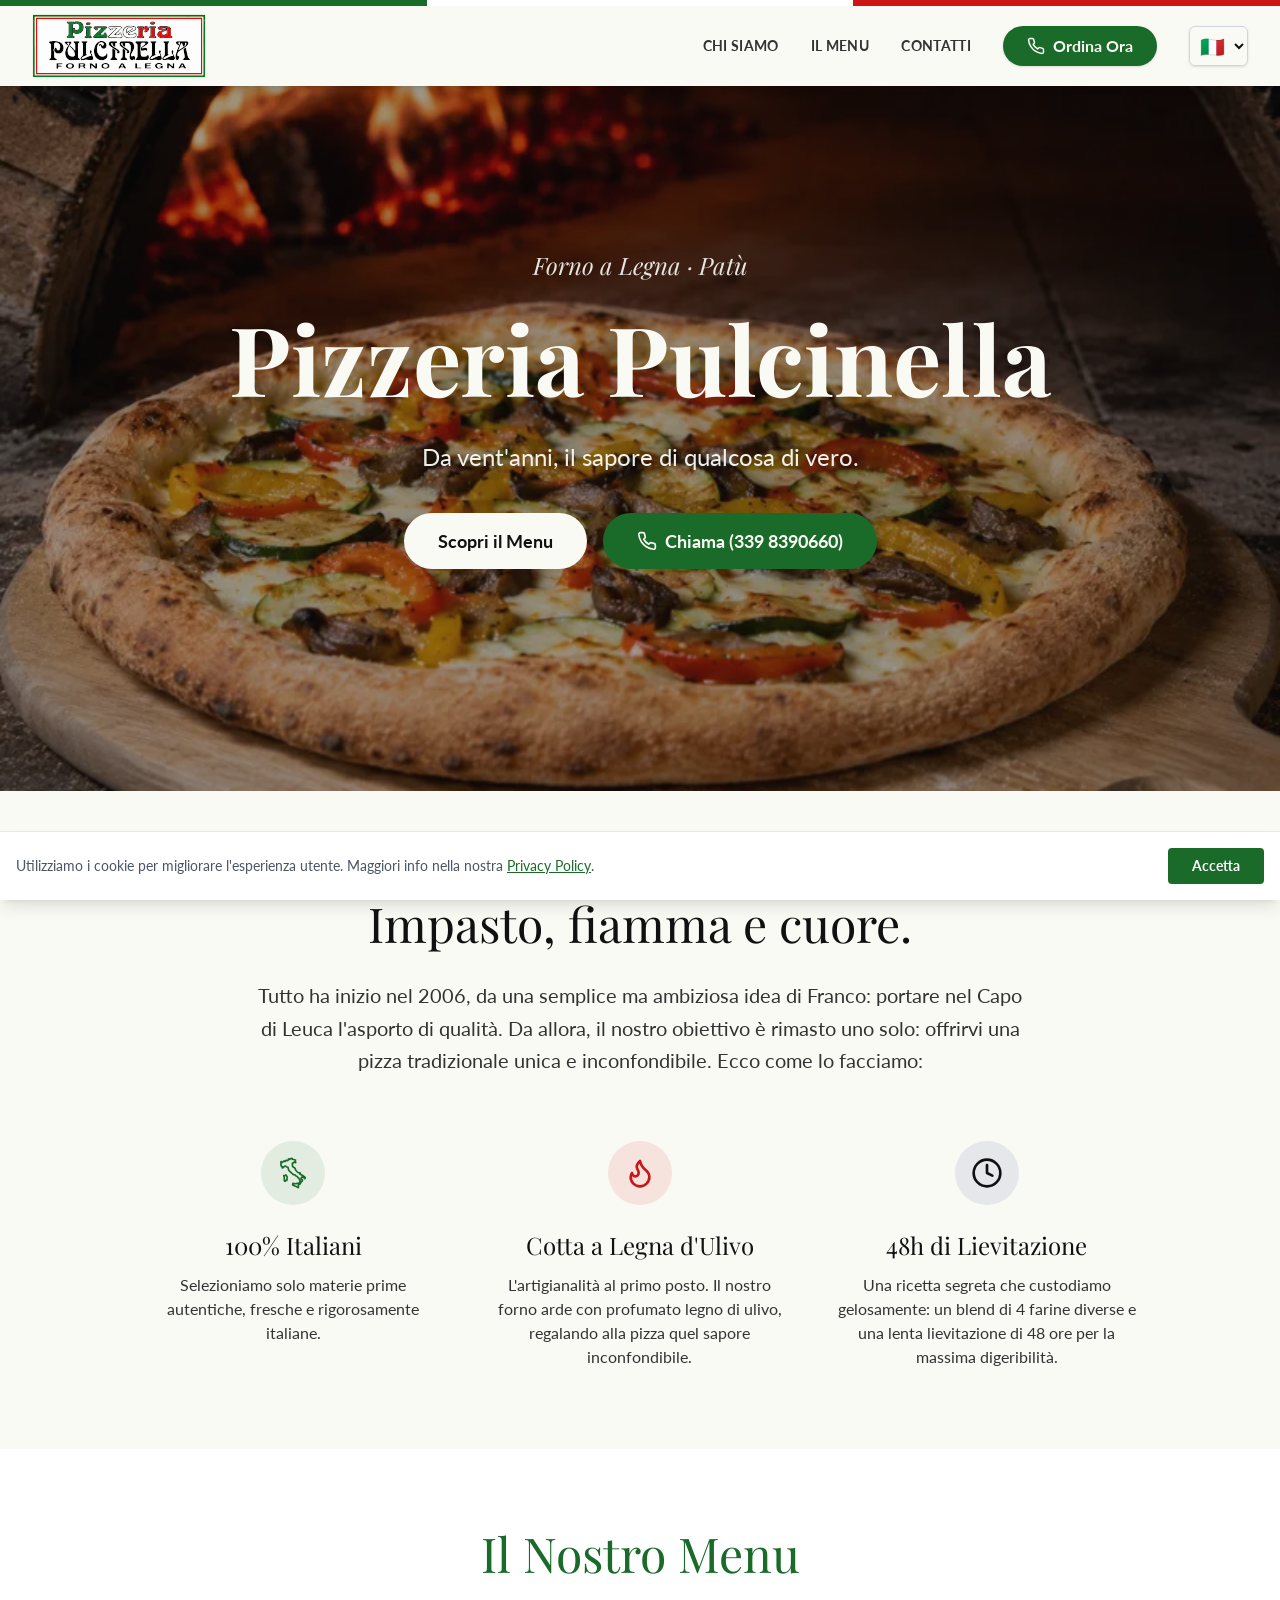
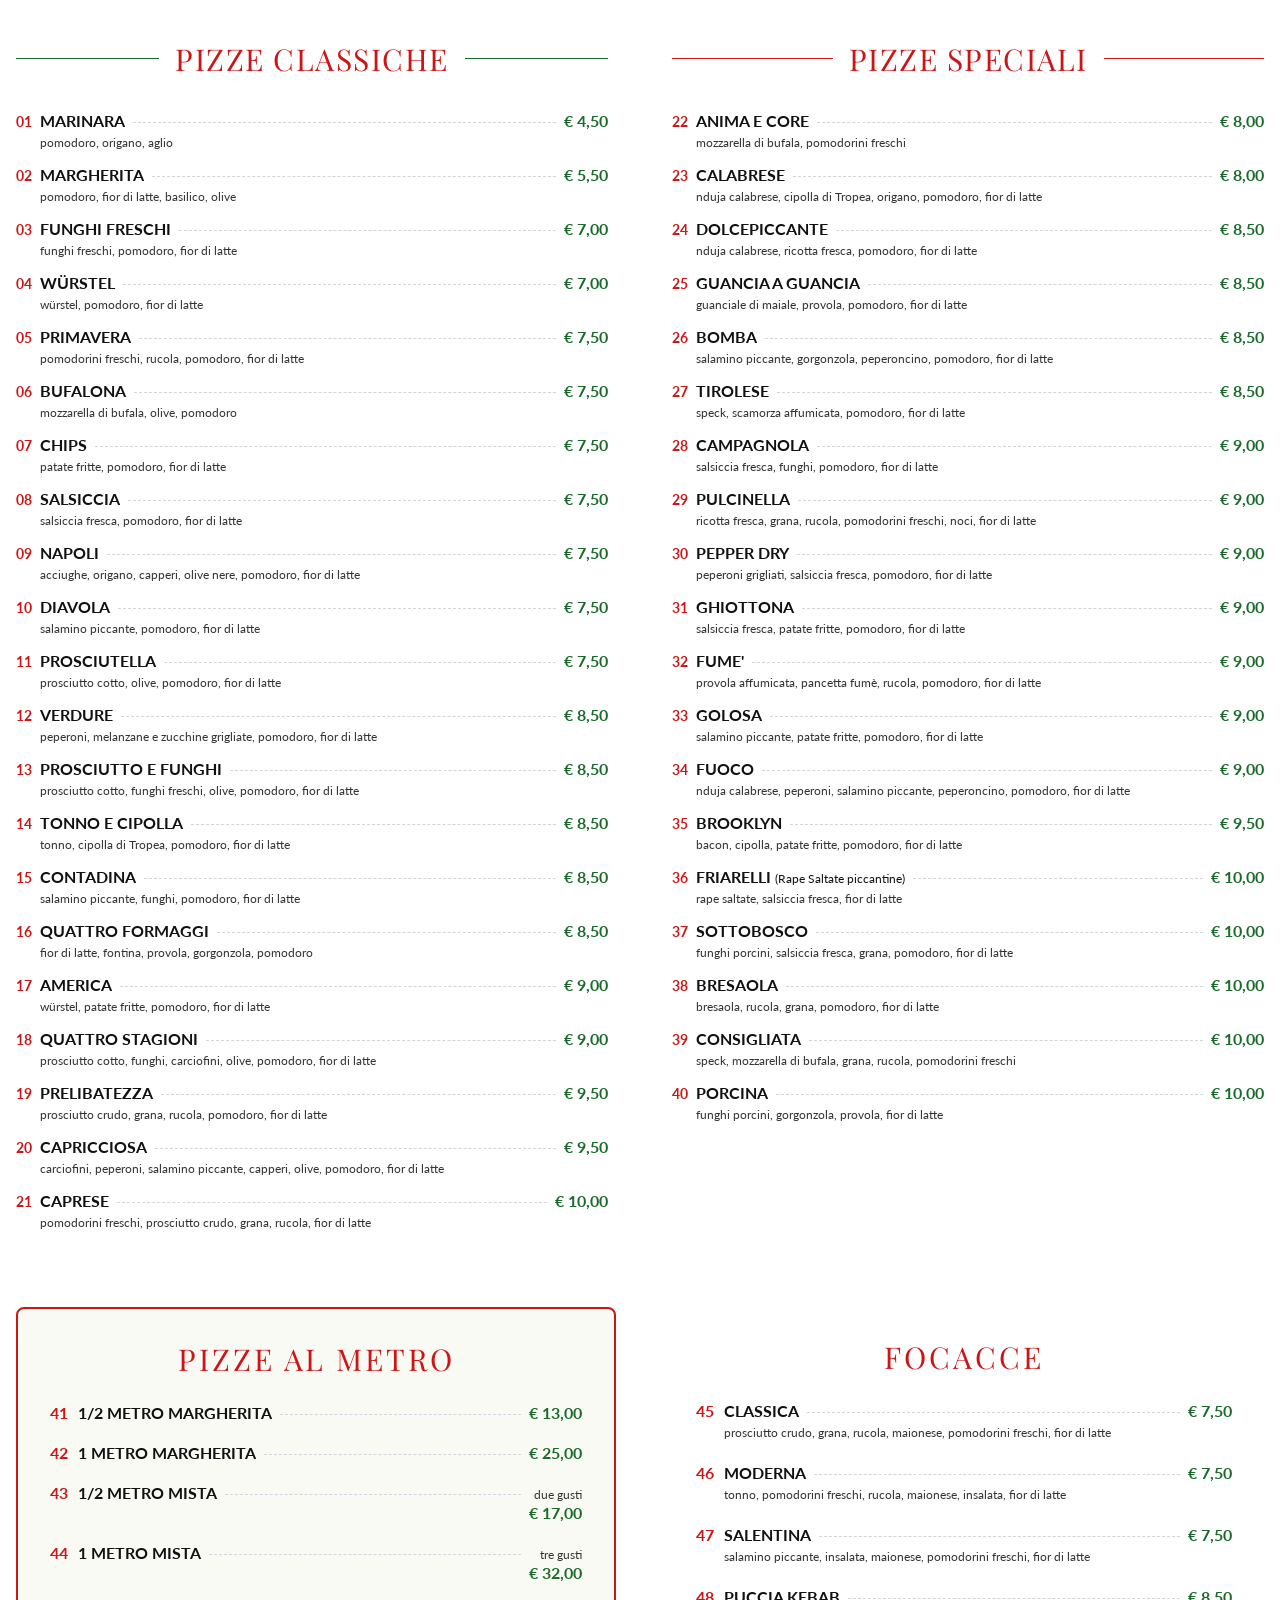
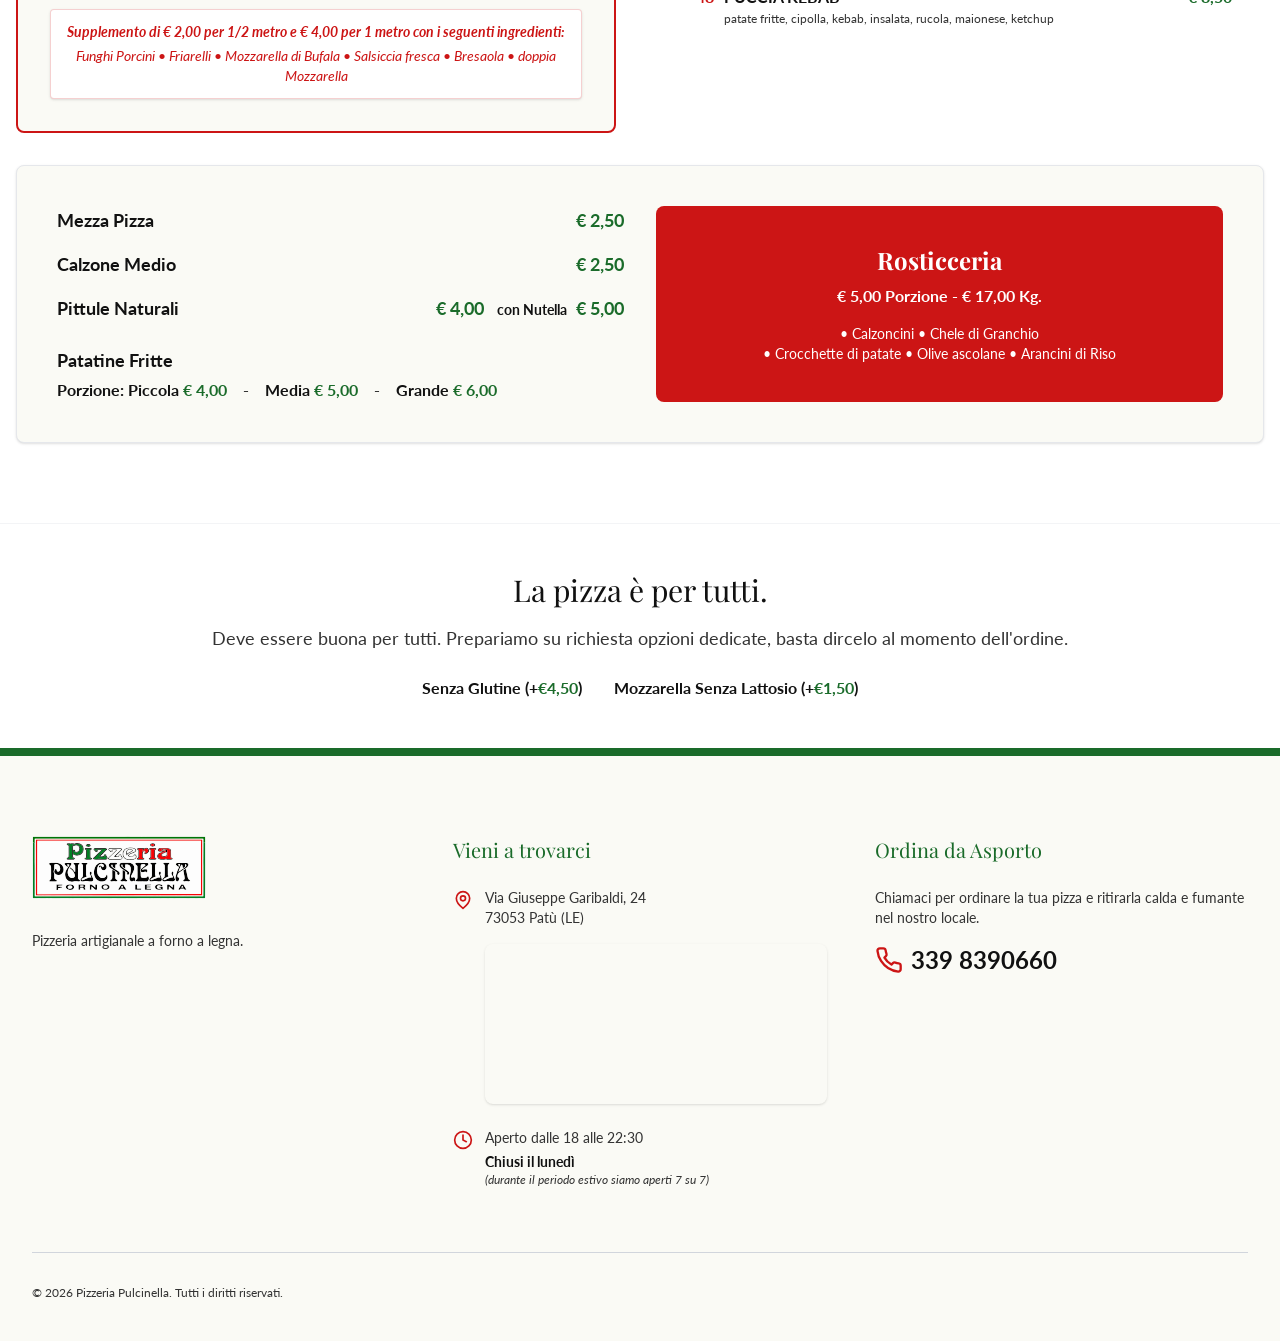
==== commit ea46c70b: "aggiunta seo e nuova versione index" ====
--- a/index.html
+++ b/index.html
@@ -5,6 +5,10 @@
     <meta name="viewport" content="width=device-width, initial-scale=1.0">
     <title>Pizzeria Pulcinella | Forno a Legna a Patù (LE)</title>
     <meta name="description" content="Pizzeria artigianale a forno a legno nel Salento. Ingredienti 100% italiani, pizze classiche, speciali e al metro.">
+    
+    <!-- SEO & Verifica -->
+    <link rel="canonical" href="https://ilmirco.github.io/pulcinellav3/">
+    <meta name="google-site-verification" content="INSERISCI_QUI_IL_CODICE_DI_VERIFICA_DI_GOOGLE">
     
     <!-- Google Fonts -->
     <link rel="preconnect" href="https://fonts.googleapis.com">
@@ -345,7 +349,7 @@
                     <ul class="space-y-4">
                         <li class="mb-3">
                             <div class="flex justify-between items-baseline gap-2">
-                                <div class="flex items-baseline gap-2"><span class="text-brand-red font-bold text-sm w-4">22</span><span class="font-bold text-brand-black">ANIMA A CORE</span></div>
+                                <div class="flex items-baseline gap-2"><span class="text-brand-red font-bold text-sm w-4">22</span><span class="font-bold text-brand-black">ANIMA E CORE</span></div>
                                 <div class="flex-1 border-b border-dashed border-gray-300 relative -top-1"></div>
                                 <span class="text-brand-green font-bold">€ 8,00</span>
                             </div>
@@ -409,7 +413,7 @@
                         </li>
                         <li class="mb-3">
                             <div class="flex justify-between items-baseline gap-2">
-                                <div class="flex items-baseline gap-2"><span class="text-brand-red font-bold text-sm w-4">30</span><span class="font-bold text-brand-black">PEPER DRY</span></div>
+                                <div class="flex items-baseline gap-2"><span class="text-brand-red font-bold text-sm w-4">30</span><span class="font-bold text-brand-black">PEPPER DRY</span></div>
                                 <div class="flex-1 border-b border-dashed border-gray-300 relative -top-1"></div>
                                 <span class="text-brand-green font-bold">€ 9,00</span>
                             </div>
@@ -545,7 +549,7 @@
                     <ul class="space-y-5">
                         <li>
                             <div class="flex justify-between items-baseline gap-2">
-                                <div class="flex items-baseline gap-2"><span class="text-brand-red font-bold w-5">45</span><span data-i18n="focacce_1_name" class="font-bold text-brand-black uppercase">Classica</span></div>
+                                <div class="flex items-baseline gap-2"><span class="text-brand-red font-bold w-5">45</span><span class="font-bold text-brand-black uppercase">Classica</span></div>
                                 <div class="flex-1 border-b border-dashed border-gray-300 relative -top-1"></div>
                                 <span class="text-brand-green font-bold">€ 7,50</span>
                             </div>
@@ -553,7 +557,7 @@
                         </li>
                         <li>
                             <div class="flex justify-between items-baseline gap-2">
-                                <div class="flex items-baseline gap-2"><span class="text-brand-red font-bold w-5">46</span><span data-i18n="focacce_2_name" class="font-bold text-brand-black uppercase">Moderna</span></div>
+                                <div class="flex items-baseline gap-2"><span class="text-brand-red font-bold w-5">46</span><span class="font-bold text-brand-black uppercase">Moderna</span></div>
                                 <div class="flex-1 border-b border-dashed border-gray-300 relative -top-1"></div>
                                 <span class="text-brand-green font-bold">€ 7,50</span>
                             </div>
@@ -1158,19 +1162,25 @@
         const fullNames = { 'it': '🇮🇹 IT', 'en': '🇬🇧 EN', 'fr': '🇫🇷 FR', 'de': '🇩🇪 DE' };
         const emojis = { 'it': '🇮🇹', 'en': '🇬🇧', 'fr': '🇫🇷', 'de': '🇩🇪' };
 
-        function updateLangDisplay() {
+        function shrinkLangDisplay() {
+            // Set ALL options to just the emoji, so the select box perfectly shrinks
+            Array.from(langSel.options).forEach(opt => opt.text = emojis[opt.value]);
+        }
+
+        function expandLangDisplay() {
+            // Expand ALL options to include the letters right before opening
             Array.from(langSel.options).forEach(opt => opt.text = fullNames[opt.value]);
-            langSel.options[langSel.selectedIndex].text = emojis[langSel.value];
         }
 
-        langSel.addEventListener('focus', () => {
-            Array.from(langSel.options).forEach(opt => opt.text = fullNames[opt.value]);
-        });
-        langSel.addEventListener('blur', updateLangDisplay);
-        langSel.addEventListener('change', updateLangDisplay);
+        langSel.addEventListener('focus', expandLangDisplay);
+        langSel.addEventListener('mousedown', expandLangDisplay);
+        langSel.addEventListener('touchstart', expandLangDisplay, {passive: true});
+        
+        langSel.addEventListener('blur', shrinkLangDisplay);
+        langSel.addEventListener('change', shrinkLangDisplay);
         
         // Initial setup
-        updateLangDisplay();
+        shrinkLangDisplay();
 
     </script>
     
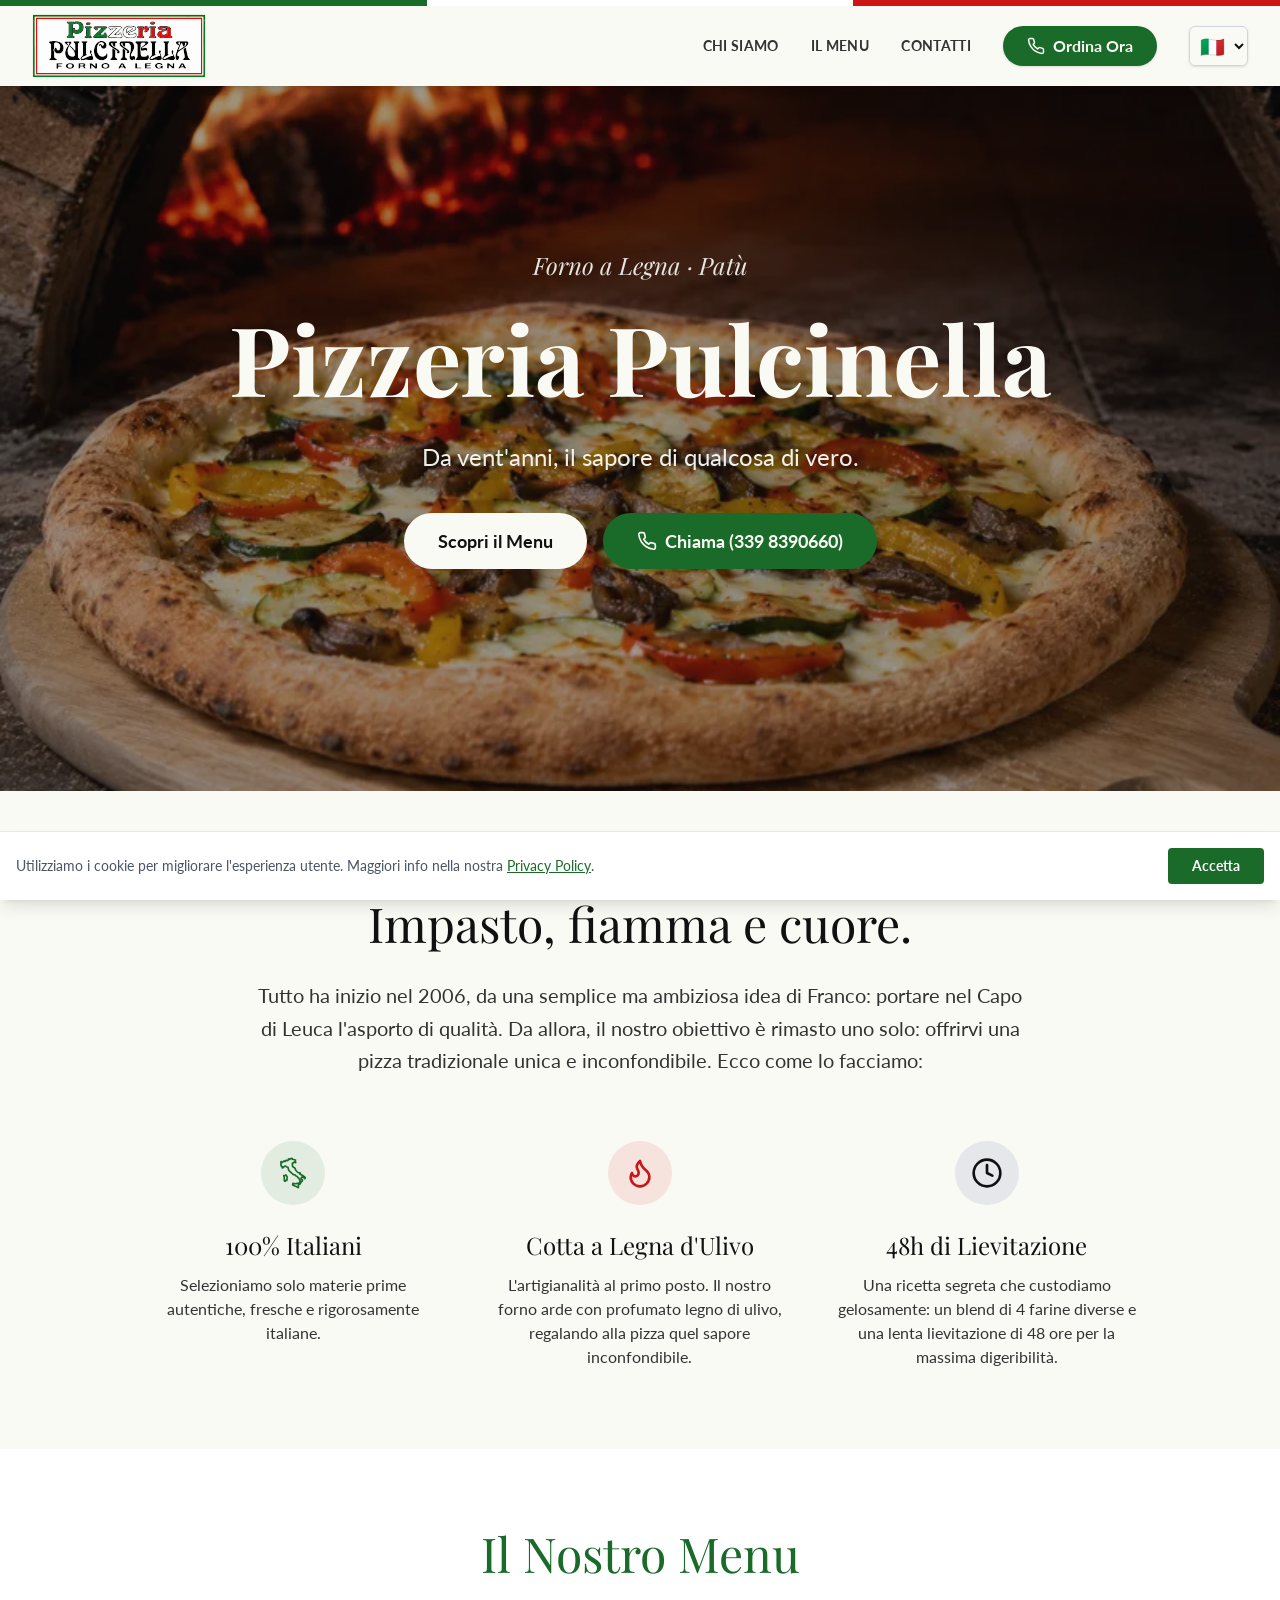
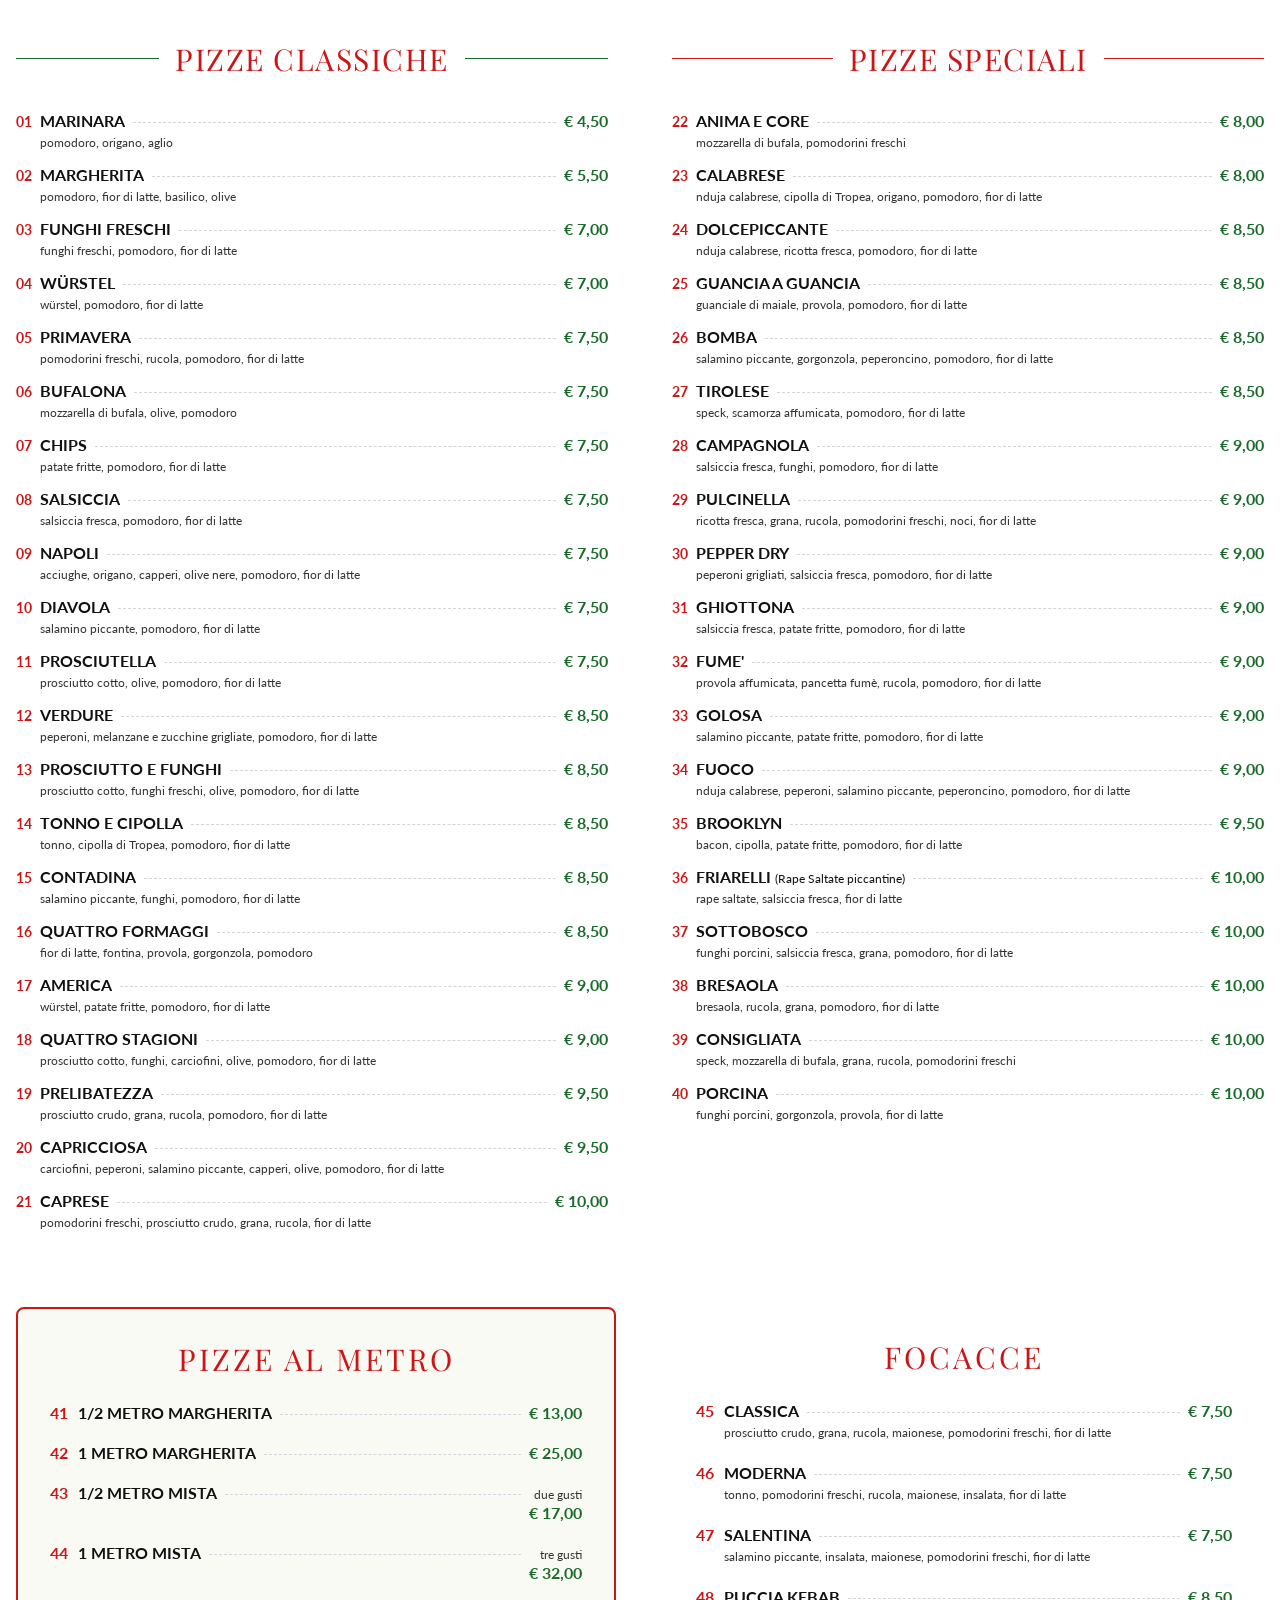
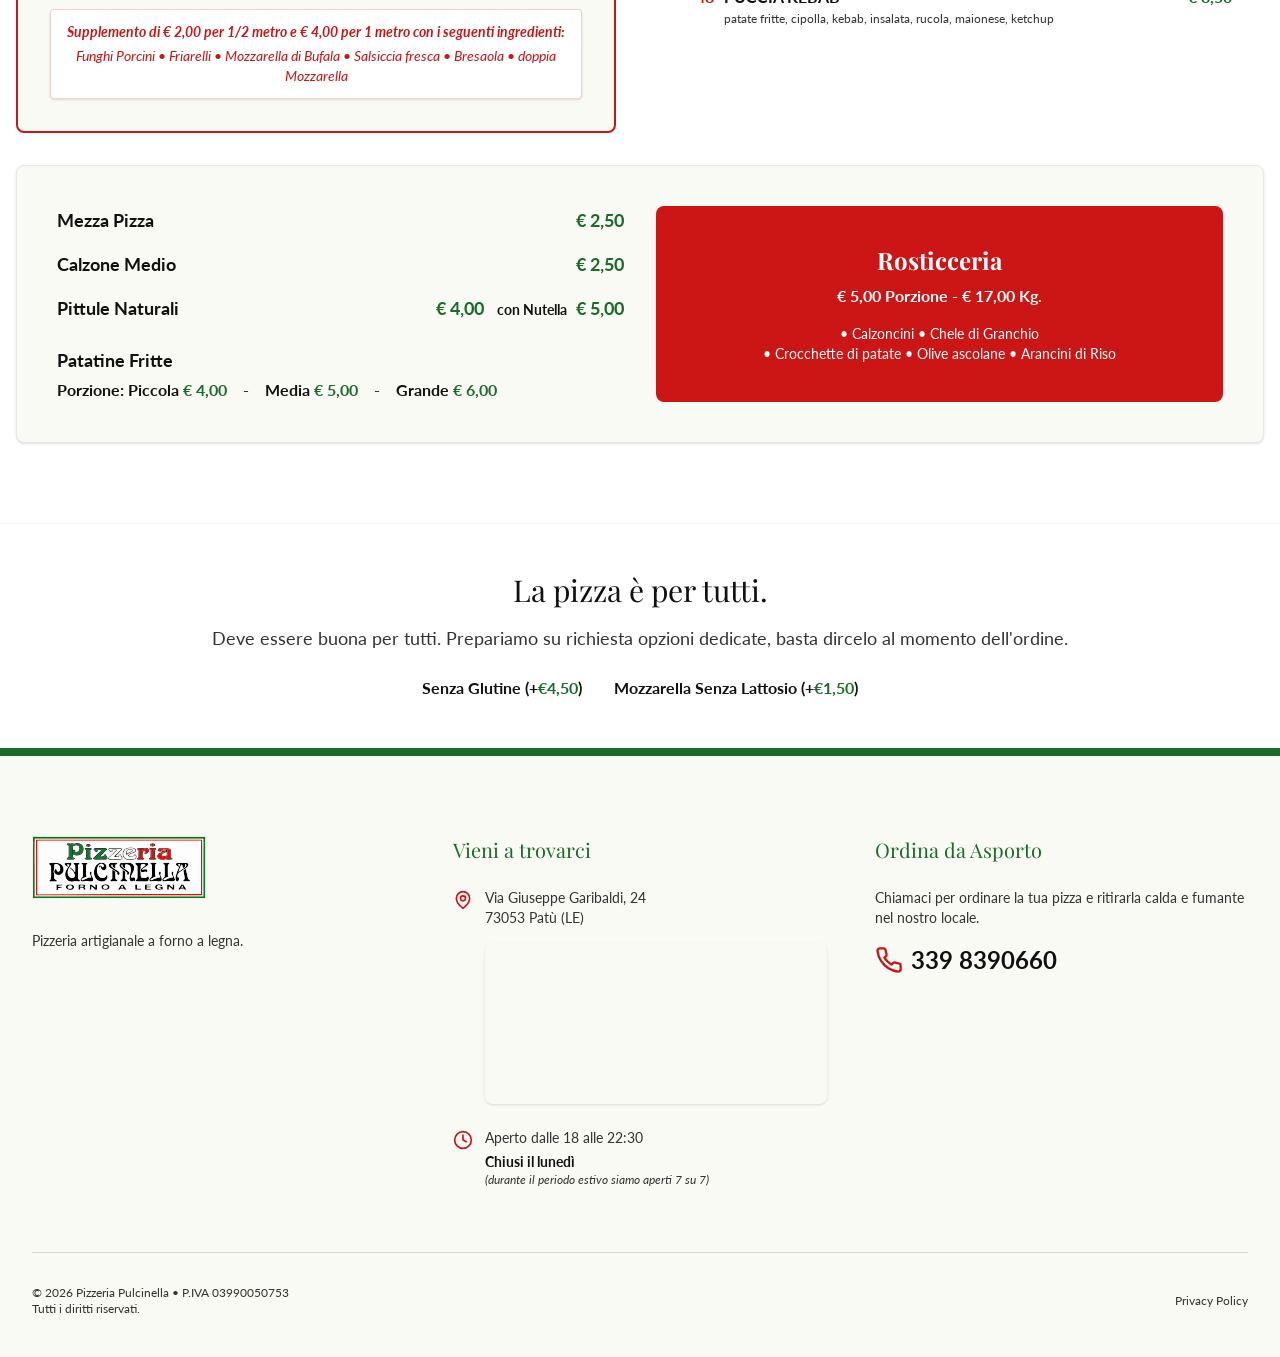
==== commit 04da0004: "Add files via upload" ====
--- a/index.html
+++ b/index.html
@@ -7,8 +7,8 @@
     <meta name="description" content="Pizzeria artigianale a forno a legno nel Salento. Ingredienti 100% italiani, pizze classiche, speciali e al metro.">
     
     <!-- SEO & Verifica -->
-    <link rel="canonical" href="https://ilmirco.github.io/pulcinellav3/">
-    <meta name="google-site-verification" content="INSERISCI_QUI_IL_CODICE_DI_VERIFICA_DI_GOOGLE">
+    <link rel="canonical" href="https://www.pulcinellapatu.it/">
+    <meta name="google-site-verification" content="L7HaUHMQe9ul26TClJr646AF2CKg_dHqX5SeZgqAgRU">
     
     <!-- Google Fonts -->
     <link rel="preconnect" href="https://fonts.googleapis.com">
@@ -17,6 +17,7 @@
     
     <!-- Favicon -->
     <link rel="icon" href="favicon.svg" type="image/svg+xml">
+    <link rel="apple-touch-icon" sizes="180x180" href="apple-touch-icon.png">
     
     <!-- Local Tailwind CSS -->
     <link rel="stylesheet" href="output.css?v=2">
@@ -698,10 +699,10 @@
 
             </div>
             
-            <div class="border-t border-gray-300 pt-8 flex flex-col md:flex-row justify-between items-center text-xs text-brand-gray">
-                <p>&copy; 2026 Pizzeria Pulcinella. <span data-i18n="footer_rights">Tutti i diritti riservati.</span></p>
+            <div class="border-t border-gray-300 pt-8 flex flex-col md:flex-row justify-between items-center text-xs text-brand-gray text-center md:text-left">
+                <p>&copy; 2026 Pizzeria Pulcinella &bull; P.IVA 03990050753 <br class="md:hidden mt-1"> <span data-i18n="footer_rights">Tutti i diritti riservati.</span></p>
                 <div class="mt-4 md:mt-0 space-x-4">
-                  
+                    <a href="privacy.html" class="hover:text-brand-green transition-colors">Privacy Policy</a>
                 </div>
             </div>
         </div>
